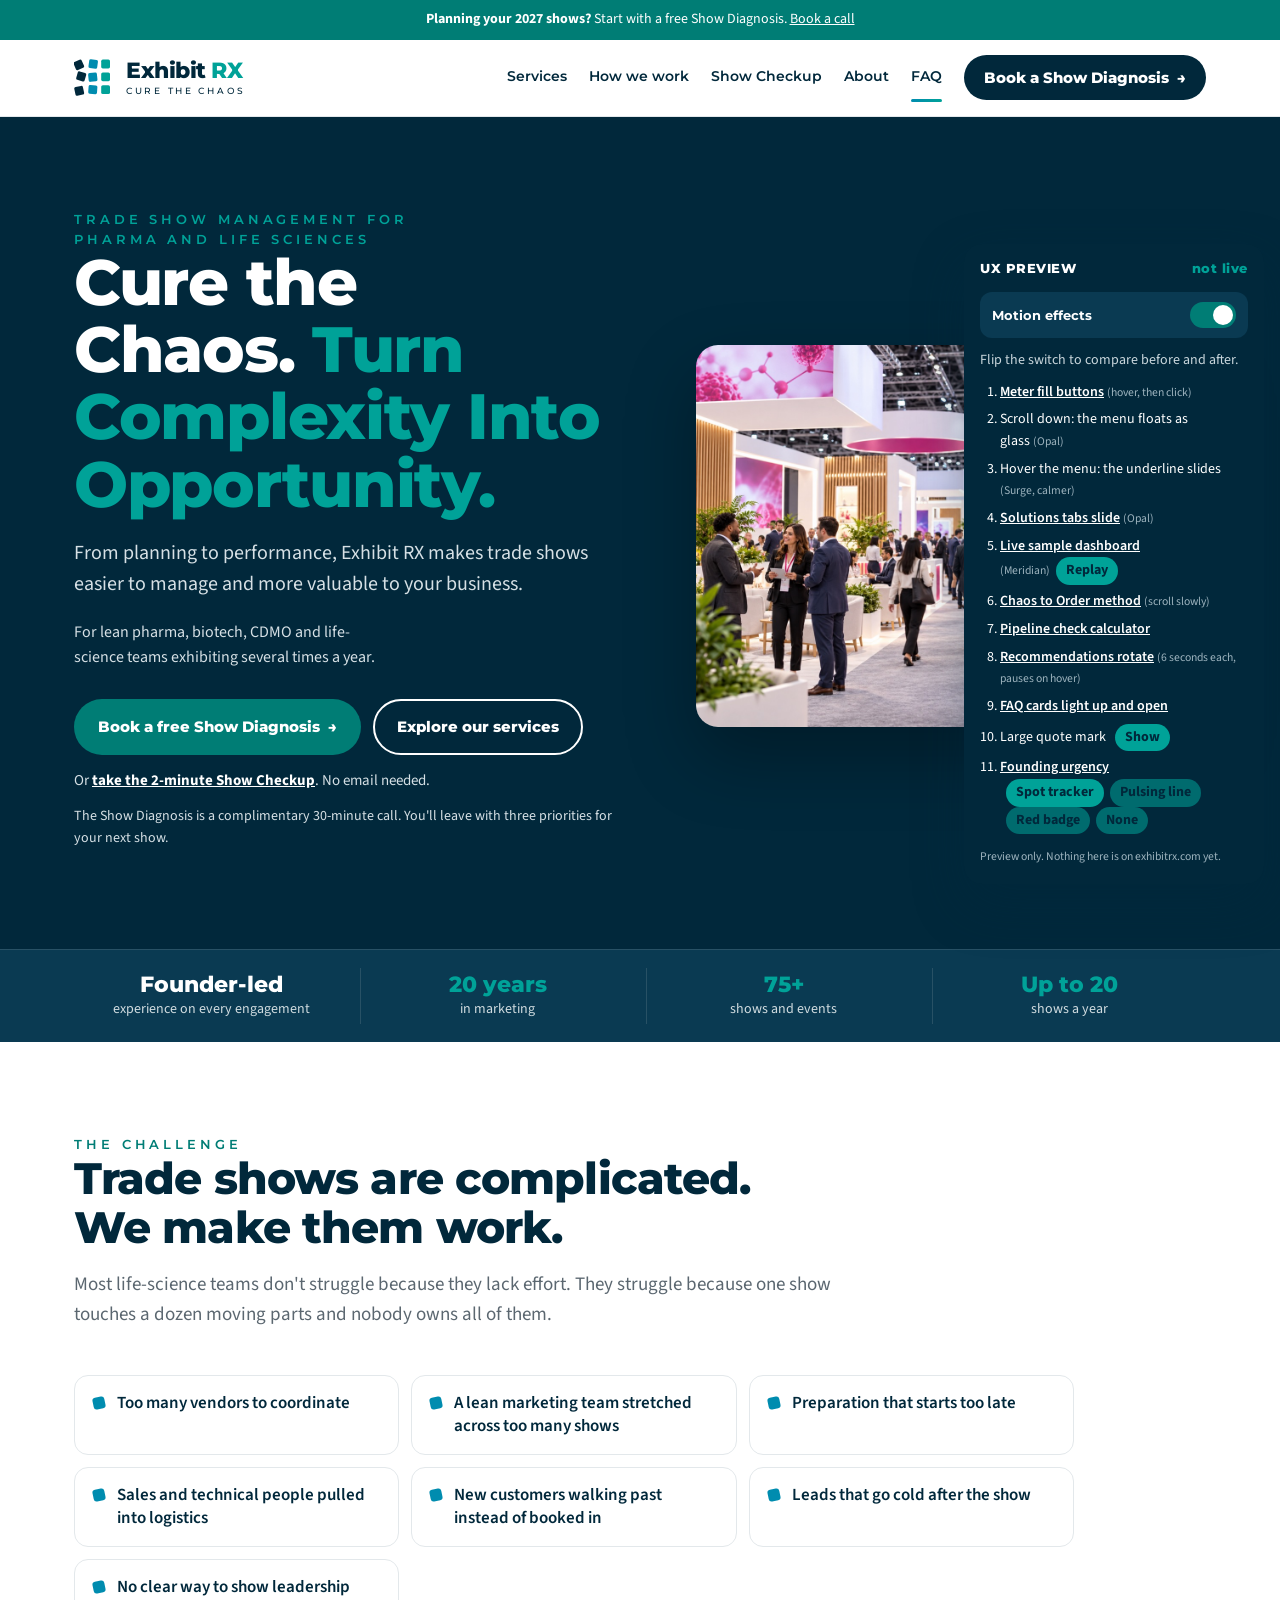
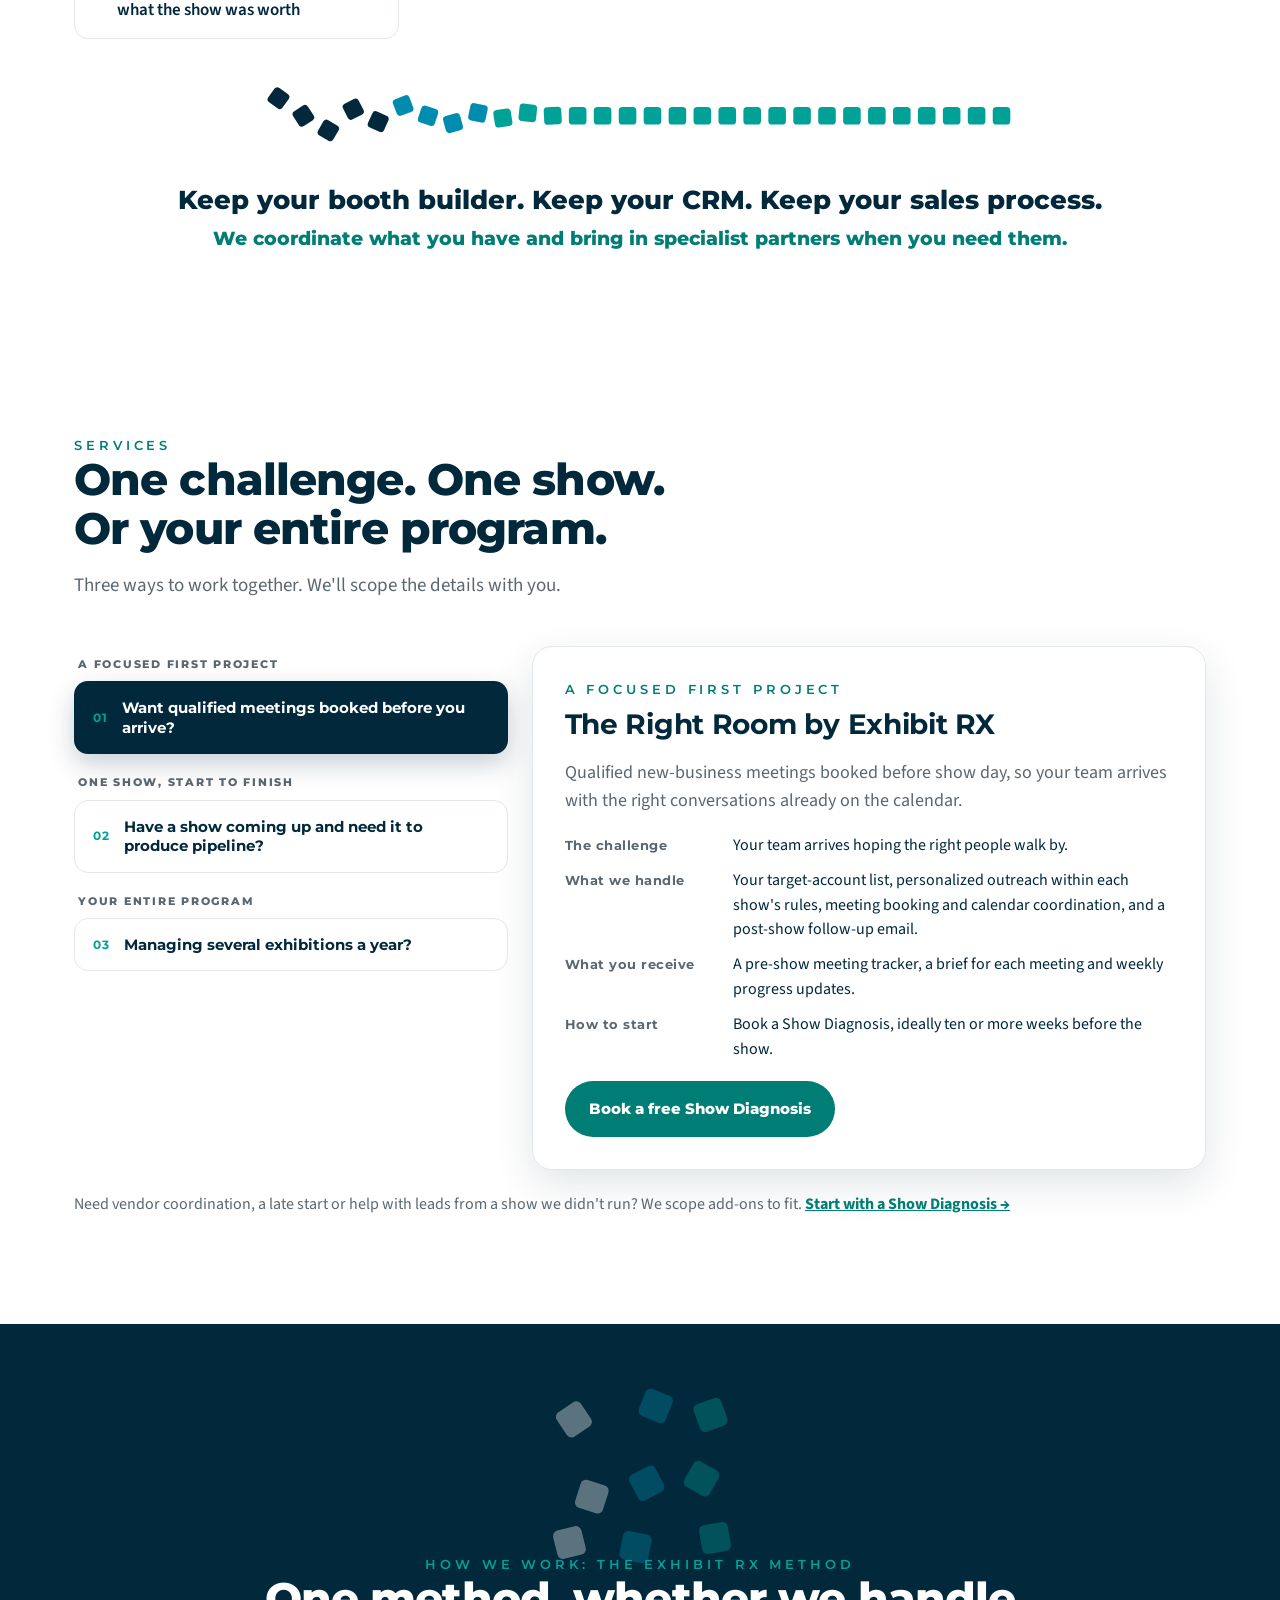
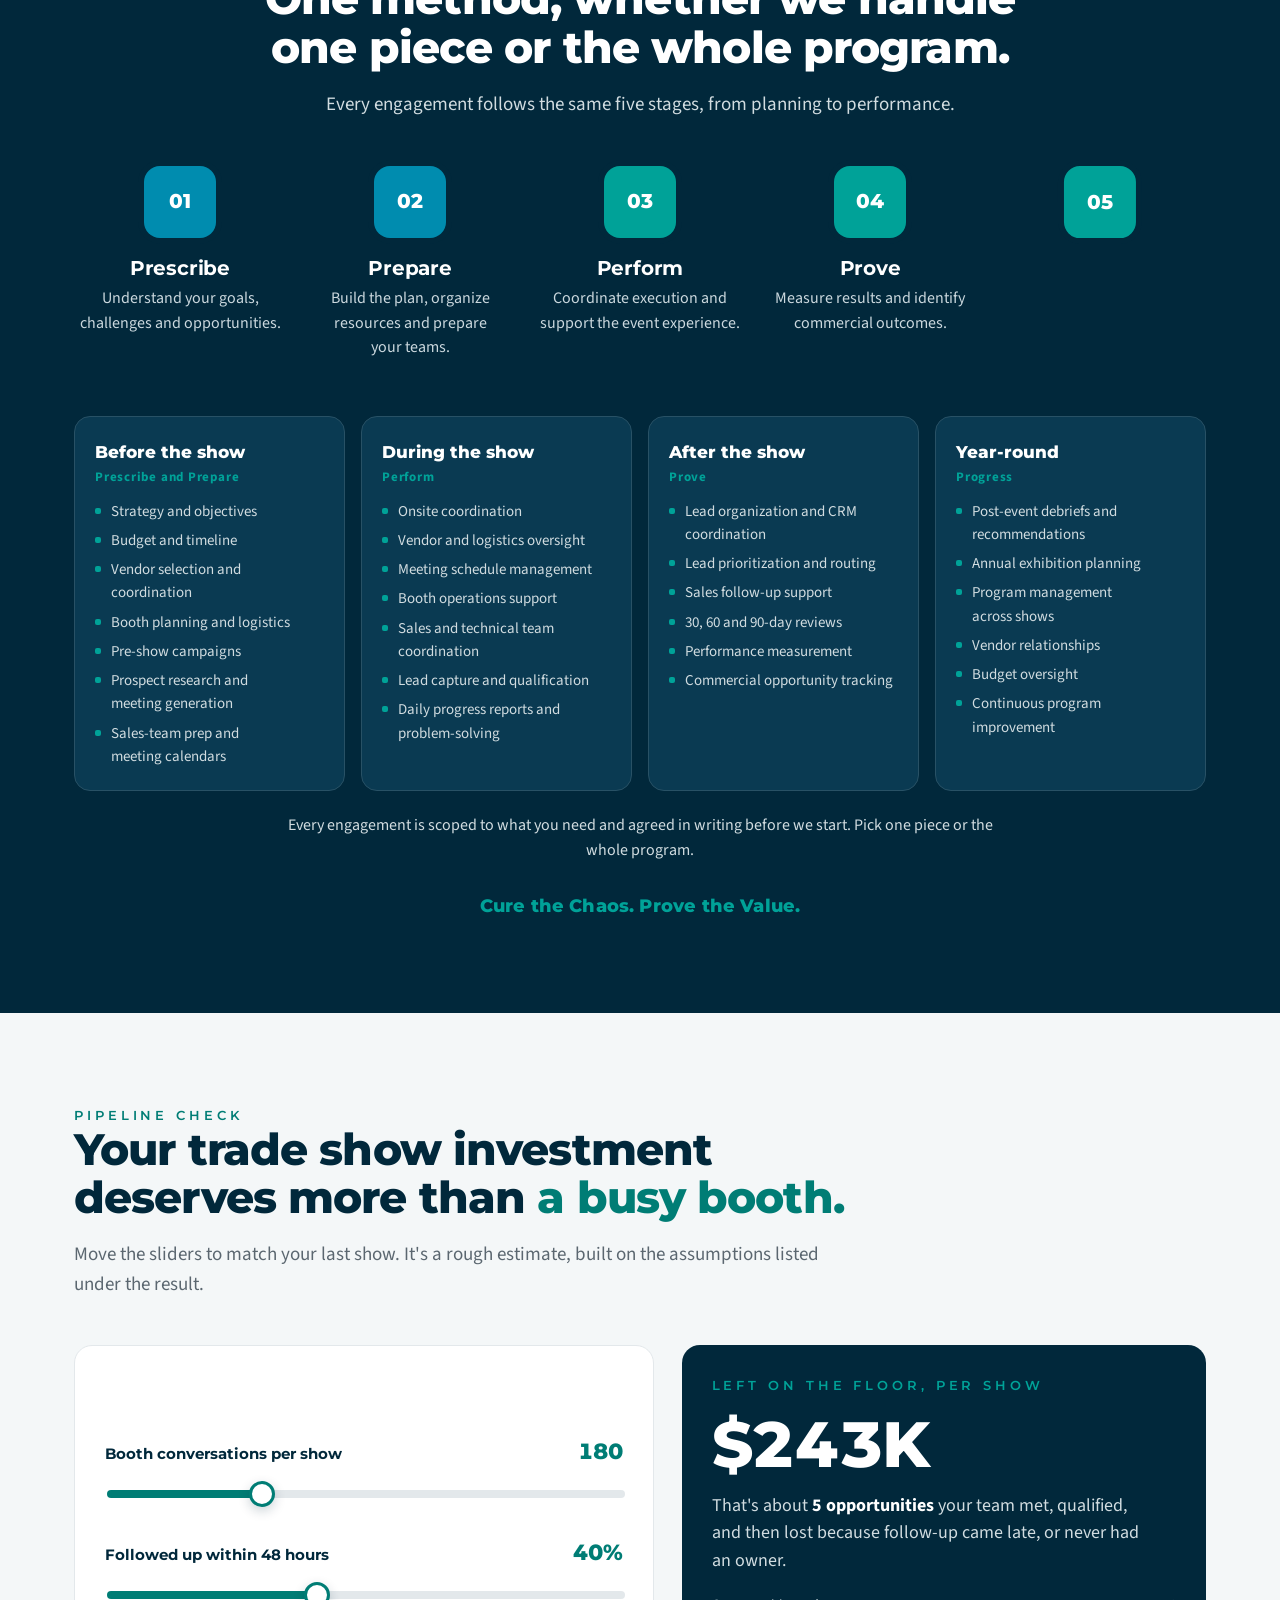
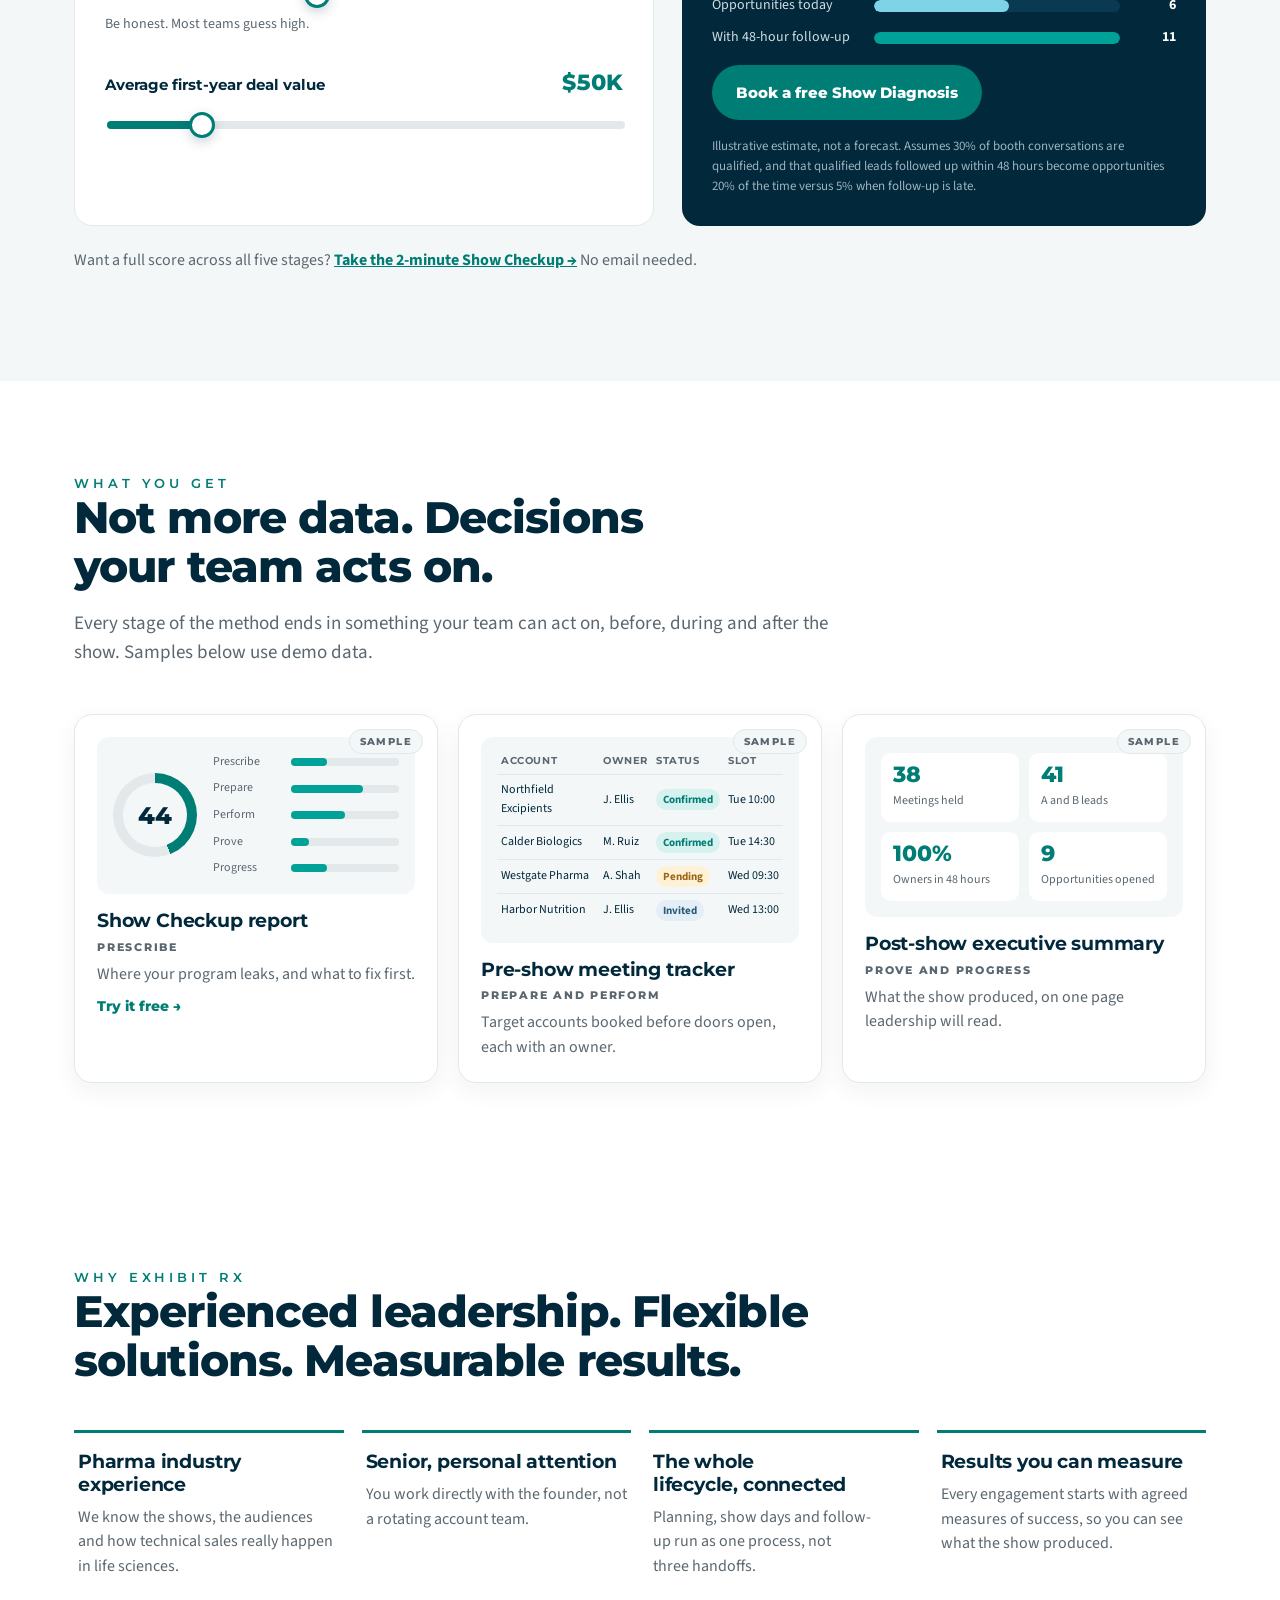
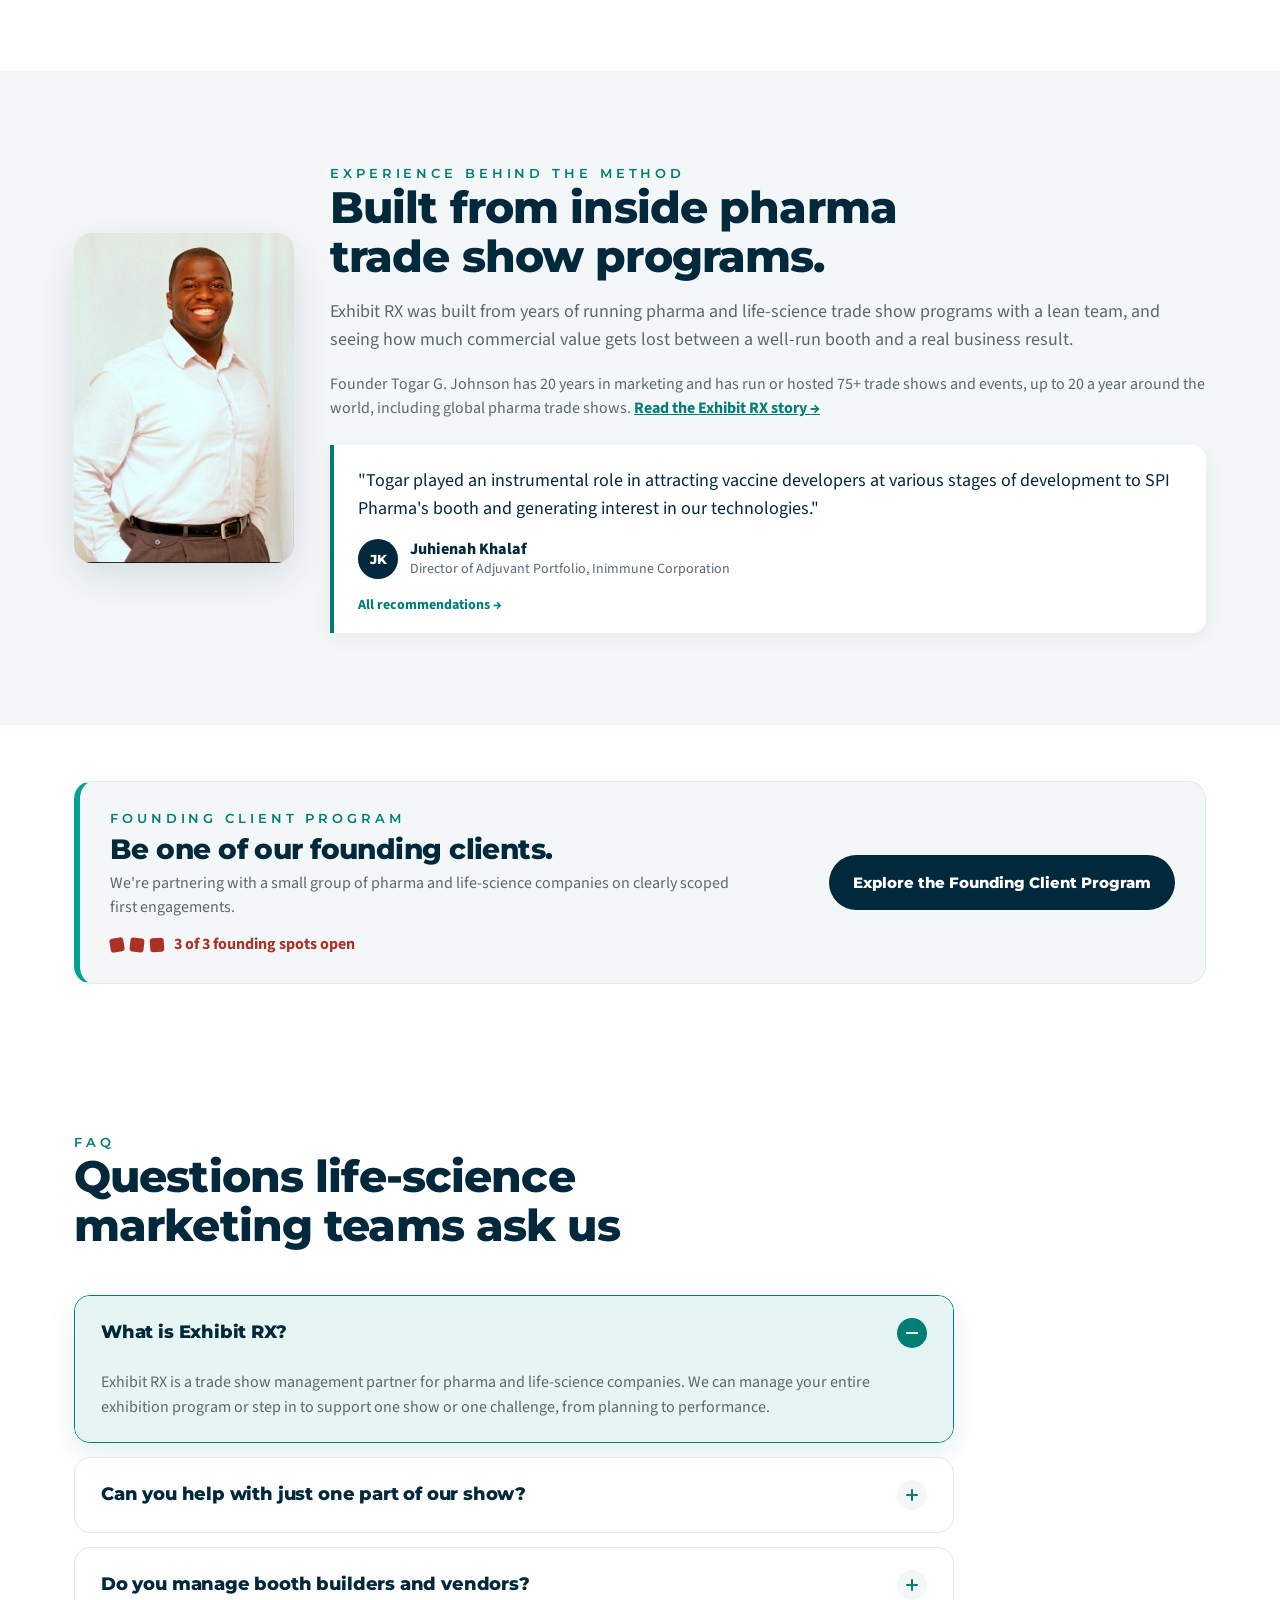
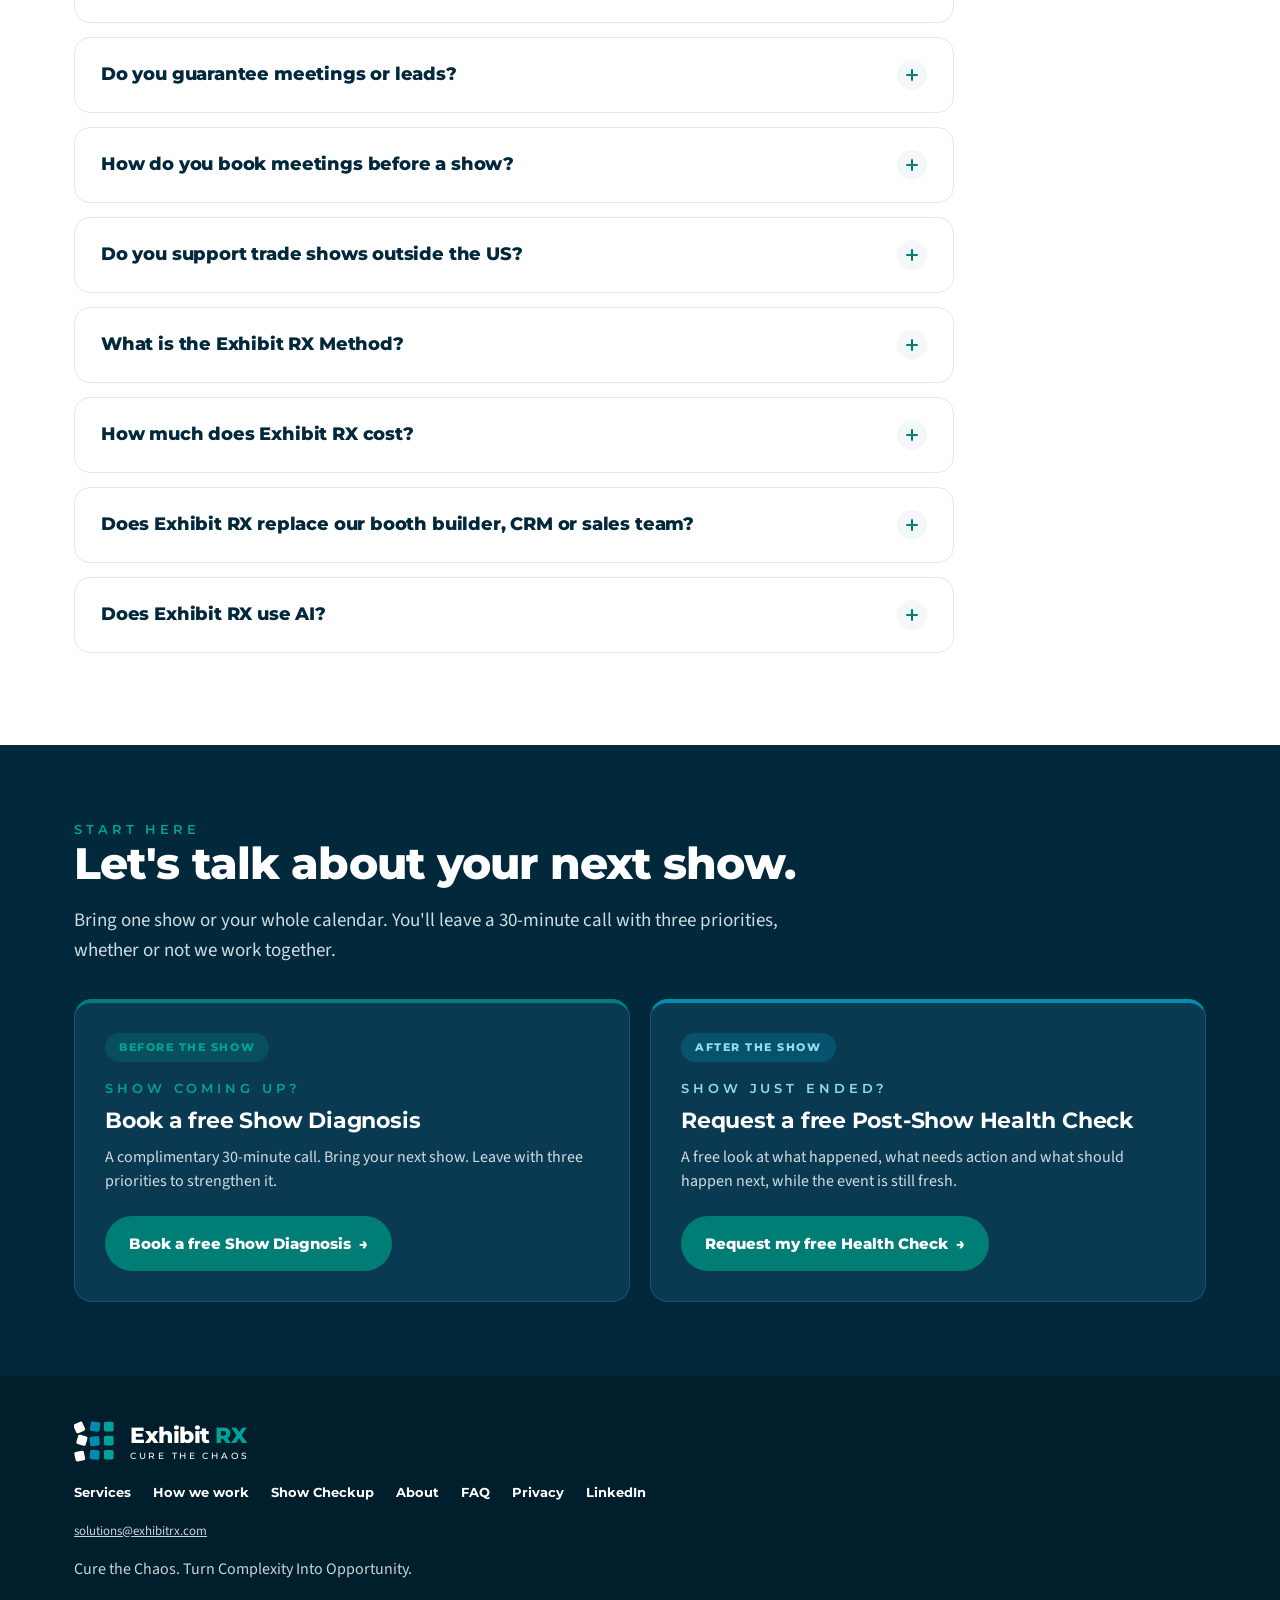
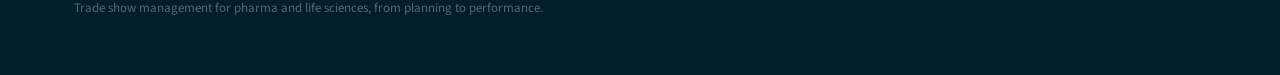
==== index.html @ f9514e93 "Home: quiet rotation and founding urgency options" ====
<!doctype html>
<html lang="en">
<head>
<meta charset="utf-8" />
<meta name="viewport" content="width=device-width, initial-scale=1" />
<title>Exhibit RX | Trade Show Management for Pharma and Life Sciences</title>
<meta name="description" content="Exhibit RX is a flexible trade show management partner for pharma, biotech, CDMO and life-science companies. Get help with one show, one challenge or your entire exhibition program." />
<meta property="og:type" content="website" />
<meta property="og:title" content="Exhibit RX | Trade Show Management for Pharma and Life Sciences" />
<meta property="og:description" content="Exhibit RX is a flexible trade show management partner for pharma, biotech, CDMO and life-science companies. Get help with one show, one challenge or your entire exhibition program." />
<meta property="og:image" content="https://exhibitrx.com/images/og-image.jpg" />
<meta property="og:url" content="https://exhibitrx.com/" />
<meta name="twitter:card" content="summary_large_image" />
<link rel="canonical" href="https://exhibitrx.com/" />
<link rel="icon" href="data:image/svg+xml,%3Csvg xmlns='http://www.w3.org/2000/svg' viewBox='0 0 100 100'%3E%3Crect width='100' height='100' rx='20' fill='%2301283B'/%3E%3Crect x='12' y='17' width='18' height='18' rx='4' fill='%23fff' transform='rotate(-24 21 26)'/%3E%3Crect x='18' y='40' width='18' height='18' rx='4' fill='%23fff' transform='rotate(16 27 49)'/%3E%3Crect x='13' y='70' width='18' height='18' rx='4' fill='%23fff' transform='rotate(-12 22 79)'/%3E%3Crect x='42' y='15' width='18' height='18' rx='4' fill='%23008CAF' transform='rotate(8 51 24)'/%3E%3Crect x='41' y='42' width='18' height='18' rx='4' fill='%23008CAF' transform='rotate(-6 50 51)'/%3E%3Crect x='41' y='67' width='18' height='18' rx='4' fill='%23008CAF' transform='rotate(4 50 76)'/%3E%3Crect x='67' y='15' width='18' height='18' rx='4' fill='%2300A298'/%3E%3Crect x='67' y='41' width='18' height='18' rx='4' fill='%2300A298'/%3E%3Crect x='67' y='67' width='18' height='18' rx='4' fill='%2300A298'/%3E%3C/svg%3E" />
<link rel="preconnect" href="https://fonts.googleapis.com" />
<link rel="preconnect" href="https://fonts.gstatic.com" crossorigin />
<link rel="stylesheet" href="https://fonts.googleapis.com/css2?family=Montserrat:wght@500;600;700;800&family=Source+Sans+3:wght@400;500;600&display=swap" />
<link rel="stylesheet" href="css/styles.css" />
<link rel="stylesheet" href="css/ux.css" />
</head>
<body>
<svg width="0" height="0" style="position:absolute" aria-hidden="true">
  <symbol id="erx-mark" viewBox="0 0 100 100">
    <rect x="1" y="6" width="22" height="22" rx="4" fill="currentColor" transform="rotate(-24 12 17)"/>
    <rect x="7" y="35" width="22" height="22" rx="4" fill="currentColor" transform="rotate(16 18 46)"/>
    <rect x="2" y="71" width="22" height="22" rx="4" fill="currentColor" transform="rotate(-12 13 82)"/>
    <rect x="37" y="4" width="22" height="22" rx="4" fill="#008CAF" transform="rotate(8 48 15)"/>
    <rect x="36" y="37" width="22" height="22" rx="4" fill="#008CAF" transform="rotate(-6 47 48)"/>
    <rect x="36" y="68" width="22" height="22" rx="4" fill="#008CAF" transform="rotate(4 47 79)"/>
    <rect x="68" y="4" width="22" height="22" rx="4" fill="#00A298"/>
    <rect x="68" y="36" width="22" height="22" rx="4" fill="#00A298"/>
    <rect x="68" y="68" width="22" height="22" rx="4" fill="#00A298"/>
  </symbol>
</svg>
<div class="topbar"><strong>Planning your 2027 shows?</strong> Start with a free Show Diagnosis. <a href="https://calendly.com/togarjohnson/exhibit-rx-discovery-call" target="_blank" rel="noopener">Book a call</a></div>
<nav class="nav"><div class="wrap navin">
  <a class="logo" href="index.html" style="color:var(--navy)"><svg width="40" height="40" aria-hidden="true"><use href="#erx-mark"/></svg><span>Exhibit <span style="color:var(--teal)">RX</span><span class="tag">Cure the Chaos</span></span></a>
  <div class="navlinks">
    <a href="#solutions">Services</a>
    <a href="#how">How we work</a>
    <a href="checkup.html">Show Checkup</a>
    <a href="about.html">About</a>
    <a href="#faq">FAQ</a>
    <a class="btn btn-dark" href="https://calendly.com/togarjohnson/exhibit-rx-discovery-call" target="_blank" rel="noopener">Book a Show Diagnosis</a>
  </div>
</div></nav>

<header class="hero" id="home-hero"><div class="wrap hero-grid">
  <div>
    <div class="eyebrow">Trade show management for pharma and life sciences</div>
    <h1>Cure the Chaos. <span style="color:var(--teal)">Turn Complexity Into Opportunity.</span></h1>
    <p>From planning to performance, Exhibit RX makes trade shows easier to manage and more valuable to your business.</p>
    <p class="hero-fit">For lean pharma, biotech, CDMO and life-science teams exhibiting several times a year.</p>
    <div class="hero-actions">
      <a class="btn btn-primary" href="https://calendly.com/togarjohnson/exhibit-rx-discovery-call" target="_blank" rel="noopener">Book a free Show Diagnosis</a>
      <a class="btn btn-outline" style="border-color:#fff;color:#fff" href="#solutions">Explore our services</a>
    </div>
    <p class="hero-alt">Or <a href="checkup.html">take the 2-minute Show Checkup</a>. No email needed.</p>
    <p class="hero-note">The Show Diagnosis is a complimentary 30-minute call. You'll leave with three priorities for your next show.</p>
  </div>
  <div class="hero-visual">
    <img src="images/expo-floor-wide.jpg" alt="A busy life-science trade show floor with attendees walking between exhibitor booths" width="1200" height="900" />
  </div>
</div></header>

<section class="credbar" aria-label="Founder experience"><div class="wrap">
  <ul class="cred">
    <li class="cred-lead"><b>Founder-led</b><span>experience on every engagement</span></li>
    <li><b>20 years</b><span>in marketing</span></li>
    <li><b>75+</b><span>shows and events</span></li>
    <li><b>Up to 20</b><span>shows a year</span></li>
  </ul>
</div></section>

<section class="section" id="challenge"><div class="wrap">
  <div class="head"><div class="eyebrow">The challenge</div><h2><span class="ln">Trade shows are complicated.</span> <span class="ln">We make them work.</span></h2><p>Most life-science teams don't struggle because they lack effort. They struggle because one show touches a dozen moving parts and nobody owns all of them.</p></div>
  <ul class="pains">
    <li>Too many vendors to coordinate</li>
    <li>A lean marketing team stretched across too many shows</li>
    <li>Preparation that starts too late</li>
    <li>Sales and technical people pulled into logistics</li>
    <li>New customers walking past instead of booked in</li>
    <li>Leads that go cold after the show</li>
    <li>No clear way to show leadership what the show was worth</li>
  </ul>
  <div id="chaos-dots" aria-hidden="true" style="margin-top:46px"><svg style="width:100%;height:auto;max-height:66px;display:block" viewBox="0 -10 1010 90" preserveAspectRatio="xMidYMid meet"><rect style="--i:0" x="0" y="-4" width="24" height="24" rx="5" fill="#01283B" transform="rotate(36 12 8)"></rect><rect style="--i:1" x="34" y="20" width="24" height="24" rx="5" fill="#01283B" transform="rotate(-33 46 32)"></rect><rect style="--i:2" x="68" y="40" width="24" height="24" rx="5" fill="#01283B" transform="rotate(30 80 52)"></rect><rect style="--i:3" x="102" y="11" width="24" height="24" rx="5" fill="#01283B" transform="rotate(-27 114 23)"></rect><rect style="--i:4" x="136" y="28" width="24" height="24" rx="5" fill="#01283B" transform="rotate(24 148 40)"></rect><rect style="--i:5" x="170" y="6" width="24" height="24" rx="5" fill="#008CAF" transform="rotate(-21 182 18)"></rect><rect style="--i:6" x="204" y="20" width="24" height="24" rx="5" fill="#008CAF" transform="rotate(18 216 32)"></rect><rect style="--i:7" x="238" y="30" width="24" height="24" rx="5" fill="#008CAF" transform="rotate(-15 250 42)"></rect><rect style="--i:8" x="272" y="16" width="24" height="24" rx="5" fill="#008CAF" transform="rotate(12 284 28)"></rect><rect style="--i:9" x="306" y="23" width="24" height="24" rx="5" fill="#00A298" transform="rotate(-9 318 35)"></rect><rect style="--i:10" x="340" y="16" width="24" height="24" rx="5" fill="#00A298" transform="rotate(6 352 28)"></rect><rect style="--i:11" x="374" y="20" width="24" height="24" rx="5" fill="#00A298" transform="rotate(-3 386 32)"></rect><rect style="--i:12" x="408" y="20" width="24" height="24" rx="5" fill="#00A298" transform="rotate(0 420 32)"></rect><rect style="--i:13" x="442" y="20" width="24" height="24" rx="5" fill="#00A298" transform="rotate(0 454 32)"></rect><rect style="--i:14" x="476" y="20" width="24" height="24" rx="5" fill="#00A298" transform="rotate(0 488 32)"></rect><rect style="--i:15" x="510" y="20" width="24" height="24" rx="5" fill="#00A298" transform="rotate(0 522 32)"></rect><rect style="--i:16" x="544" y="20" width="24" height="24" rx="5" fill="#00A298" transform="rotate(0 556 32)"></rect><rect style="--i:17" x="578" y="20" width="24" height="24" rx="5" fill="#00A298" transform="rotate(0 590 32)"></rect><rect style="--i:18" x="612" y="20" width="24" height="24" rx="5" fill="#00A298" transform="rotate(0 624 32)"></rect><rect style="--i:19" x="646" y="20" width="24" height="24" rx="5" fill="#00A298" transform="rotate(0 658 32)"></rect><rect style="--i:20" x="680" y="20" width="24" height="24" rx="5" fill="#00A298" transform="rotate(0 692 32)"></rect><rect style="--i:21" x="714" y="20" width="24" height="24" rx="5" fill="#00A298" transform="rotate(0 726 32)"></rect><rect style="--i:22" x="748" y="20" width="24" height="24" rx="5" fill="#00A298" transform="rotate(0 760 32)"></rect><rect style="--i:23" x="782" y="20" width="24" height="24" rx="5" fill="#00A298" transform="rotate(0 794 32)"></rect><rect style="--i:24" x="816" y="20" width="24" height="24" rx="5" fill="#00A298" transform="rotate(0 828 32)"></rect><rect style="--i:25" x="850" y="20" width="24" height="24" rx="5" fill="#00A298" transform="rotate(0 862 32)"></rect><rect style="--i:26" x="884" y="20" width="24" height="24" rx="5" fill="#00A298" transform="rotate(0 896 32)"></rect><rect style="--i:27" x="918" y="20" width="24" height="24" rx="5" fill="#00A298" transform="rotate(0 930 32)"></rect><rect style="--i:28" x="952" y="20" width="24" height="24" rx="5" fill="#00A298" transform="rotate(0 964 32)"></rect><rect style="--i:29" x="986" y="20" width="24" height="24" rx="5" fill="#00A298" transform="rotate(0 998 32)"></rect></svg></div>
  <p class="keep-list keep-center"><span>Keep your booth builder.</span> <span>Keep your CRM.</span> <span>Keep your sales process.</span> <span>We coordinate what you have and bring in specialist partners when you need them.</span></p>
</div></section>

<section class="section" id="solutions"><div class="wrap">
  <div class="head"><div class="eyebrow">Services</div><h2><span class="ln">One challenge. One show.</span> <span class="ln">Or your entire program.</span></h2><p>Three ways to work together. We'll scope the details with you.</p></div>
  <div class="picker"><div class="pk-tabs" role="tablist" aria-label="Choose where you need help"><p class="pk-group">A focused first project</p><button type="button" class="pk-tab" role="tab" aria-selected="true" data-i="0"><span class="pk-num">01</span>Want qualified meetings booked before you arrive?</button><p class="pk-group">One show, start to finish</p><button type="button" class="pk-tab" role="tab" aria-selected="false" data-i="1"><span class="pk-num">02</span>Have a show coming up and need it to produce pipeline?</button><p class="pk-group">Your entire program</p><button type="button" class="pk-tab" role="tab" aria-selected="false" data-i="2"><span class="pk-num">03</span>Managing several exhibitions a year?</button></div><div class="pk-panels"><div class="pk-panel" role="tabpanel"><div class="eyebrow">A focused first project</div><h3>The Right Room by Exhibit RX</h3><p class="muted" style="font-size:18px">Qualified new-business meetings booked before show day, so your team arrives with the right conversations already on the calendar.</p><dl class="pk-dl"><dt>The challenge</dt><dd>Your team arrives hoping the right people walk by.</dd><dt>What we handle</dt><dd>Your target-account list, personalized outreach within each show's rules, meeting booking and calendar coordination, and a post-show follow-up email.</dd><dt>What you receive</dt><dd>A pre-show meeting tracker, a brief for each meeting and weekly progress updates.</dd><dt>How to start</dt><dd>Book a Show Diagnosis, ideally ten or more weeks before the show.</dd></dl><a class="btn btn-primary" href="https://calendly.com/togarjohnson/exhibit-rx-discovery-call" target="_blank" rel="noopener">Book a free Show Diagnosis</a></div><div class="pk-panel" role="tabpanel" hidden><div class="eyebrow">One show, start to finish</div><h3>RX Show 360</h3><p class="muted" style="font-size:18px">One show, from planning through follow-up and reporting. We work as your show team, alongside your sales, technical and marketing people.</p><dl class="pk-dl"><dt>The challenge</dt><dd>A show is coming, your team is stretched, and leadership wants to know what it produced.</dd><dt>What we handle</dt><dd>Commercial goals and target accounts, the show plan, pre-show meeting booking, team prep, lead capture and scoring, routing to named owners, and follow-up support. Booth and vendor coordination as scoped.</dd><dt>What you receive</dt><dd>A pre-show meeting tracker, a show-day lead log, a post-show executive summary and 30, 60 and 90-day reports.</dd><dt>How to start</dt><dd>Book a Show Diagnosis. Show less than eight weeks out? We can run a compressed plan.</dd></dl><a class="btn btn-primary" href="https://calendly.com/togarjohnson/exhibit-rx-discovery-call" target="_blank" rel="noopener">Book a free Show Diagnosis</a></div><div class="pk-panel" role="tabpanel" hidden><div class="eyebrow">Your entire program</div><h3>RX Continuum</h3><p class="muted" style="font-size:18px">Your show calendar run as one program, so every show gets better than the last.</p><dl class="pk-dl"><dt>The challenge</dt><dd>Every show is planned from scratch, and no one can compare one to the next.</dd><dt>What we handle</dt><dd>Quarterly reviews of your whole show program, setup that carries from show to show, annual planning and budgets, and the full RX Show 360 on every show.</dd><dt>What you receive</dt><dd>One plan across your calendar, quarterly portfolio reviews and results leadership can compare show to show.</dd><dt>Who it helps</dt><dd>Companies exhibiting at roughly 4 to 15 or more shows a year.</dd></dl><a class="btn btn-primary" href="https://calendly.com/togarjohnson/exhibit-rx-discovery-call" target="_blank" rel="noopener">Book a free Show Diagnosis</a></div></div></div>
  <p class="muted" style="margin-top:22px">Need vendor coordination, a late start or help with leads from a show we didn't run? We scope add-ons to fit. <a href="https://calendly.com/togarjohnson/exhibit-rx-discovery-call" target="_blank" rel="noopener" style="color:var(--teal2);font-weight:700">Start with a Show Diagnosis &rarr;</a></p>
</div></section>

<section class="section navy" id="how"><div class="wrap">
  <div class="head center"><div class="eyebrow" style="color:var(--teal)">How we work: the Exhibit RX Method</div><h2>One method, whether we handle one piece or the whole program.</h2><p>Every engagement follows the same five stages, from planning to performance.</p></div>
  <ol class="ps" id="ps">
    <li style="--r:-24deg;--x:-18px;--y:26px;--c:#008CAF;--d:0s"><span class="ps-tile">01</span><h3>Prescribe</h3><p>Understand your goals, challenges and opportunities.</p></li>
    <li style="--r:17deg;--x:10px;--y:-22px;--c:#008CAF;--d:.15s"><span class="ps-tile">02</span><h3>Prepare</h3><p>Build the plan, organize resources and prepare your teams.</p></li>
    <li style="--r:-12deg;--x:-8px;--y:30px;--c:#00A298;--d:.3s"><span class="ps-tile">03</span><h3>Perform</h3><p>Coordinate execution and support the event experience.</p></li>
    <li style="--r:9deg;--x:12px;--y:-16px;--c:#00A298;--d:.45s"><span class="ps-tile">04</span><h3>Prove</h3><p>Measure results and identify commercial outcomes.</p></li>
    <li style="--r:-6deg;--x:-6px;--y:14px;--c:#00A298;--d:.6s"><span class="ps-tile">05</span><h3>Progress</h3><p>Improve the strategy and prepare for what's next.</p></li>
  </ol>
  <div class="life" aria-label="What each stage can include">
    <div>
      <p class="life-when">Before the show</p><p class="life-stage">Prescribe and Prepare</p>
      <ul><li>Strategy and objectives</li><li>Budget and timeline</li><li>Vendor selection and coordination</li><li>Booth planning and logistics</li><li>Pre-show campaigns</li><li>Prospect research and meeting generation</li><li>Sales-team prep and meeting calendars</li></ul>
    </div>
    <div>
      <p class="life-when">During the show</p><p class="life-stage">Perform</p>
      <ul><li>Onsite coordination</li><li>Vendor and logistics oversight</li><li>Meeting schedule management</li><li>Booth operations support</li><li>Sales and technical team coordination</li><li>Lead capture and qualification</li><li>Daily progress reports and problem-solving</li></ul>
    </div>
    <div>
      <p class="life-when">After the show</p><p class="life-stage">Prove</p>
      <ul><li>Lead organization and CRM coordination</li><li>Lead prioritization and routing</li><li>Sales follow-up support</li><li>30, 60 and 90-day reviews</li><li>Performance measurement</li><li>Commercial opportunity tracking</li></ul>
    </div>
    <div>
      <p class="life-when">Year-round</p><p class="life-stage">Progress</p>
      <ul><li>Post-event debriefs and recommendations</li><li>Annual exhibition planning</li><li>Program management across shows</li><li>Vendor relationships</li><li>Budget oversight</li><li>Continuous program improvement</li></ul>
    </div>
  </div>
  <p class="life-note">Every engagement is scoped to what you need and agreed in writing before we start. Pick one piece or the whole program.</p>
  <p class="heritage">Cure the Chaos. Prove the Value.</p>
</div></section>

<section class="section mist" id="pipeline-check"><div class="wrap">
  <div class="head"><div class="eyebrow">Pipeline check</div><h2>Your trade show investment deserves more than <span style="color:var(--teal2)">a busy booth.</span></h2><p>Move the sliders to match your last show. It's a rough estimate, built on the assumptions listed under the result.</p></div>
  <div class="pc" id="pc">
    <div class="pc-in">
      <div class="pc-field"><label for="pc-conv">Booth conversations per show <output id="pc-conv-o" for="pc-conv">180</output></label><input type="range" id="pc-conv" min="50" max="500" step="10" value="180" /></div>
      <div class="pc-field"><label for="pc-fast">Followed up within 48 hours <output id="pc-fast-o" for="pc-fast">40%</output></label><input type="range" id="pc-fast" min="0" max="100" step="5" value="40" /><small>Be honest. Most teams guess high.</small></div>
      <div class="pc-field"><label for="pc-deal">Average first-year deal value <output id="pc-deal-o" for="pc-deal">$50K</output></label><input type="range" id="pc-deal" min="10" max="250" step="5" value="50" /></div>
    </div>
    <div class="pc-out" aria-live="polite">
      <div class="eyebrow">Left on the floor, per show</div>
      <div class="pc-big" id="pc-big">$243K</div>
      <p class="pc-sub">That's about <b id="pc-opps">5 opportunities</b> your team met, qualified, and then lost because follow-up came late, or never had an owner.</p>
      <div class="pc-bars">
        <div class="pc-bar"><span>Opportunities today</span><span class="pc-track now"><i id="pc-b1" style="width:55%"></i></span><span id="pc-n1">6</span></div>
        <div class="pc-bar"><span>With 48-hour follow-up</span><span class="pc-track"><i id="pc-b2" style="width:100%"></i></span><span id="pc-n2">11</span></div>
      </div>
      <a class="btn btn-primary" href="https://calendly.com/togarjohnson/exhibit-rx-discovery-call" target="_blank" rel="noopener">Book a free Show Diagnosis</a>
      <p class="pc-note">Illustrative estimate, not a forecast. Assumes 30% of booth conversations are qualified, and that qualified leads followed up within 48 hours become opportunities 20% of the time versus 5% when follow-up is late.</p>
    </div>
  </div>
  <p class="muted" style="margin-top:22px">Want a full score across all five stages? <a href="checkup.html" style="color:var(--teal2);font-weight:700">Take the 2-minute Show Checkup &rarr;</a> No email needed.</p>
</div></section>

<section class="section" id="deliverables"><div class="wrap">
  <div class="head"><div class="eyebrow">What you get</div><h2>Not more data. Decisions your team acts on.</h2><p>Every stage of the method ends in something your team can act on, before, during and after the show. Samples below use demo data.</p></div>
  <div class="wyg">
    <article class="wyg-card">
      <span class="wyg-tag">Sample</span>
      <div class="wyg-mock wyg-score">
        <div class="wyg-dial" style="--pct:44"><span>44</span></div>
        <div class="wyg-bars">
          <div><span>Prescribe</span><i style="width:33%"></i></div>
          <div><span>Prepare</span><i style="width:67%"></i></div>
          <div><span>Perform</span><i style="width:50%"></i></div>
          <div><span>Prove</span><i style="width:17%"></i></div>
          <div><span>Progress</span><i style="width:33%"></i></div>
        </div>
      </div>
      <h3>Show Checkup report</h3><p class="pk-group" style="margin:0 0 6px">Prescribe</p>
      <p class="muted">Where your program leaks, and what to fix first.</p>
      <a class="wyg-link" href="checkup.html">Try it free &rarr;</a>
    </article>
    <article class="wyg-card">
      <span class="wyg-tag">Sample</span>
      <div class="wyg-mock">
        <table class="wyg-table">
          <thead><tr><th>Account</th><th>Owner</th><th>Status</th><th>Slot</th></tr></thead>
          <tbody>
            <tr><td>Northfield Excipients</td><td>J. Ellis</td><td><em class="ok">Confirmed</em></td><td>Tue 10:00</td></tr>
            <tr><td>Calder Biologics</td><td>M. Ruiz</td><td><em class="ok">Confirmed</em></td><td>Tue 14:30</td></tr>
            <tr><td>Westgate Pharma</td><td>A. Shah</td><td><em class="wait">Pending</em></td><td>Wed 09:30</td></tr>
            <tr><td>Harbor Nutrition</td><td>J. Ellis</td><td><em class="inv">Invited</em></td><td>Wed 13:00</td></tr>
          </tbody>
        </table>
      </div>
      <h3>Pre-show meeting tracker</h3><p class="pk-group" style="margin:0 0 6px">Prepare and Perform</p>
      <p class="muted">Target accounts booked before doors open, each with an owner.</p>
    </article>
    <article class="wyg-card">
      <span class="wyg-tag">Sample</span>
      <div class="wyg-mock wyg-kpis">
        <div><b>38</b><span>Meetings held</span></div>
        <div><b>41</b><span>A and B leads</span></div>
        <div><b>100%</b><span>Owners in 48 hours</span></div>
        <div><b>9</b><span>Opportunities opened</span></div>
      </div>
      <h3>Post-show executive summary</h3><p class="pk-group" style="margin:0 0 6px">Prove and Progress</p>
      <p class="muted">What the show produced, on one page leadership will read.</p>
    </article>
  </div>
</div></section>

<section class="section" id="why-exhibit-rx"><div class="wrap">
  <div class="head"><div class="eyebrow">Why Exhibit RX</div><h2>Experienced leadership. Flexible solutions. Measurable results.</h2></div>
  <div class="whygrid why4">
    <div><h3>Pharma industry experience</h3><p>We know the shows, the audiences and how technical sales really happen in life sciences.</p></div>
    <div><h3>Senior, personal attention</h3><p>You work directly with the founder, not a rotating account team.</p></div>
    <div><h3>The whole lifecycle, connected</h3><p>Planning, show days and follow-up run as one process, not three handoffs.</p></div>
    <div><h3>Results you can measure</h3><p>Every engagement starts with agreed measures of success, so you can see what the show produced.</p></div>
  </div>
</div></section>

<section class="section mist" id="about"><div class="wrap">
  <div style="display:flex;flex-wrap:wrap;gap:36px;align-items:center">
    <div style="flex:0 1 220px"><img src="images/togar-founder.jpg" alt="Togar G. Johnson, founder of Exhibit RX" width="720" height="1080" loading="lazy" style="width:100%;height:auto;display:block;border-radius:var(--radius);box-shadow:var(--shadow)" /></div>
    <div style="flex:1 1 320px">
      <div class="head" style="margin-bottom:18px"><div class="eyebrow">Experience behind the method</div><h2>Built from inside pharma trade show programs.</h2></div>
      <p class="muted" style="font-size:18px">Exhibit RX was built from years of running pharma and life-science trade show programs with a lean team, and seeing how much commercial value gets lost between a well-run booth and a real business result.</p>
      <p class="muted" style="margin-bottom:0">Founder Togar G. Johnson has 20 years in marketing and has run or hosted 75+ trade shows and events, up to 20 a year around the world, including global pharma trade shows. <a href="about.html" style="color:var(--teal2);font-weight:700">Read the Exhibit RX story &rarr;</a></p>
      <div class="qrot" id="qrot" role="region" aria-roledescription="carousel" aria-label="Recommendations from LinkedIn">
        <div class="qrot-track" aria-live="off">
          <figure class="qrot-slide is-on" role="group" aria-roledescription="slide">
            <blockquote>"Togar played an instrumental role in attracting vaccine developers at various stages of development to SPI Pharma's booth and generating interest in our technologies."</blockquote>
            <figcaption><span class="qrot-init" aria-hidden="true">JK</span><span><span class="qrot-name">Juhienah Khalaf</span><span class="qrot-role">Director of Adjuvant Portfolio, Inimmune Corporation</span></span></figcaption>
          </figure>
          <figure class="qrot-slide" role="group" aria-roledescription="slide">
            <blockquote>"He is particularly strong in event planning, where he brings ideas to life and manages the details of experiences with care and creativity."</blockquote>
            <figcaption><span class="qrot-init" aria-hidden="true">AC</span><span><span class="qrot-name">Amanda Coulter</span><span class="qrot-role">Head of Marketing, SPI Pharma</span></span></figcaption>
          </figure>
          <figure class="qrot-slide" role="group" aria-roledescription="slide">
            <blockquote>"I've really valued the work we did together, especially at the trade shows and congresses. I had fun and learned a ton!"</blockquote>
            <figcaption><span class="qrot-init" aria-hidden="true">MP</span><span><span class="qrot-name">Matthieu Privat</span><span class="qrot-role">Business Development Manager, Q-VANT Biosciences</span></span></figcaption>
          </figure>
          <figure class="qrot-slide" role="group" aria-roledescription="slide">
            <blockquote>"Togar consistently demonstrated a unique ability to combine strategic marketing expertise with a genuine commitment to customer satisfaction."</blockquote>
            <figcaption><span class="qrot-init" aria-hidden="true">BM</span><span><span class="qrot-name">Brittany MacKinnon</span><span class="qrot-role">Operations and Client Relations, SPI Pharma</span></span></figcaption>
          </figure>
        </div>
        <div class="qrot-foot">
          <button type="button" class="qrot-pause" aria-label="Pause rotation">Pause rotation</button>
          <a class="qrot-more" href="about.html#recommendations">All recommendations &rarr;</a>
        </div>
      </div>
    </div>
  </div>
</div></section>

<section class="section tight" id="founding"><div class="wrap">
  <div class="founding-band" data-urg="tracker">
    <div><div class="eyebrow">Founding Client Program <span class="urg-badge">Limited: 3 spots</span></div><h2>Be one of our founding clients.</h2><p>We're partnering with a small group of pharma and life-science companies on clearly scoped first engagements.</p>
      <p class="urg-pulse"><span class="urg-dot" aria-hidden="true"></span>Open to three companies only.</p>
      <p class="urg-track"><span class="urg-sq" aria-hidden="true"><i class="open"></i><i class="open"></i><i class="open"></i></span>3 of 3 founding spots open</p>
    </div>
    <a class="btn btn-dark" href="founding-clients.html">Explore the Founding Client Program</a>
  </div>
</div></section>

<section class="section" id="faq"><div class="wrap">
  <div class="head"><div class="eyebrow">FAQ</div><h2>Questions life-science marketing teams ask us</h2></div>
  <div class="faq">
    <div class="faq-item"><h3>What is Exhibit RX?</h3><p>Exhibit RX is a trade show management partner for pharma and life-science companies. We can manage your entire exhibition program or step in to support one show or one challenge, from planning to performance.</p></div>
    <div class="faq-item"><h3>Can you help with just one part of our show?</h3><p>Yes. Many clients start with The Right Room, our pre-show meetings program, then build from there. We scope each engagement to what you need.</p></div>
    <div class="faq-item"><h3>Do you manage booth builders and vendors?</h3><p>Yes. We coordinate the builders and vendors you already use, and can help you find new ones when you need them.</p></div>
    <div class="faq-item"><h3>Do you guarantee meetings or leads?</h3><p>No. Results depend on your audience, offer and timing. We agree measures of success up front and report against them, so you always see progress.</p></div>
    <div class="faq-item"><h3>How do you book meetings before a show?</h3><p>We work within each event's rules and the access you have. We don't share event logins, pull restricted attendee data or send automated mass outreach. You see exactly what's happening every week.</p></div>
    <div class="faq-item"><h3>Do you support trade shows outside the US?</h3><p>Yes. We support pharma and life-science teams at shows in Europe, the US and beyond.</p></div>
    <div class="faq-item"><h3>What is the Exhibit RX Method?</h3><p>Five stages we run for every show: Prescribe, Prepare, Perform, Prove and Progress. It starts by defining what success looks like and ends with a post-show health check and improvements that make the next show better.</p></div>
    <div class="faq-item"><h3>How much does Exhibit RX cost?</h3><p>Every engagement is scoped to your shows and goals. Start with a free 30-minute Show Diagnosis. You'll leave with three priorities, and we'll share pricing. Founding clients get introductory pricing on a first engagement.</p></div>
    <div class="faq-item"><h3>Does Exhibit RX replace our booth builder, CRM or sales team?</h3><p>No. We work alongside your booth vendor, inside your CRM and with your sales and technical teams. Technical questions, pricing and product claims stay with your own people.</p></div>
    <div class="faq-item"><h3>Does Exhibit RX use AI?</h3><p>Yes, behind the scenes, to research accounts, draft outreach and turn booth notes into clean lead records faster. People make every call that matters: who to meet, which leads count and who owns the next step.</p></div>
  </div>
</div></section>

<section class="cta" id="audit"><div class="wrap">
  <div class="head" style="margin-bottom:34px"><div class="eyebrow" style="color:var(--teal)">Start here</div><h2>Let's talk about your next show.</h2><p style="color:#D1DCE0">Bring one show or your whole calendar. You'll leave a 30-minute call with three priorities, whether or not we work together.</p></div>
  <div class="doors">
    <div class="door before">
      <span class="door-tag">Before the show</span>
      <div class="eyebrow">Show coming up?</div>
      <h3>Book a free Show Diagnosis</h3>
      <p>A complimentary 30-minute call. Bring your next show. Leave with three priorities to strengthen it.</p>
      <a class="btn btn-primary" href="https://calendly.com/togarjohnson/exhibit-rx-discovery-call" target="_blank" rel="noopener">Book a free Show Diagnosis</a>
    </div>
    <div class="door after">
      <span class="door-tag">After the show</span>
      <div class="eyebrow">Show just ended?</div>
      <h3>Request a free Post-Show Health Check</h3>
      <p>A free look at what happened, what needs action and what should happen next, while the event is still fresh.</p>
      <a class="btn btn-primary" href="https://calendly.com/togarjohnson/exhibit-rx-discovery-call" target="_blank" rel="noopener">Request my free Health Check</a>
    </div>
  </div>
</div></section>

<footer class="footer"><div class="wrap">
  <a class="logo" href="index.html" style="color:#fff"><svg width="44" height="44" aria-hidden="true"><use href="#erx-mark"/></svg><span>Exhibit <span style="color:var(--teal)">RX</span><span class="tag">Cure the Chaos</span></span></a>
  <div class="flinks"><a href="#solutions">Services</a><a href="#how">How we work</a><a href="checkup.html">Show Checkup</a><a href="about.html">About</a><a href="#faq">FAQ</a><a href="privacy.html">Privacy</a><a href="https://www.linkedin.com/in/togarjohnson">LinkedIn</a></div>
  <p class="small"><a href="mailto:solutions@exhibitrx.com" style="color:inherit">solutions@exhibitrx.com</a></p>
  <p>Cure the Chaos. Turn Complexity Into Opportunity.</p>
  <p class="small muted">Trade show management for pharma and life sciences, from planning to performance.</p>
</div></footer>

<script type="application/ld+json">
[
  {
    "@context": "https://schema.org",
    "@type": "FAQPage",
    "mainEntity": [
      {
        "@type": "Question",
        "name": "What is Exhibit RX?",
        "acceptedAnswer": {
          "@type": "Answer",
          "text": "Exhibit RX is a trade show management partner for pharma and life-science companies. We can manage your entire exhibition program or step in to support one show or one challenge, from planning to performance."
        }
      },
      {
        "@type": "Question",
        "name": "Can you help with just one part of our show?",
        "acceptedAnswer": {
          "@type": "Answer",
          "text": "Yes. Many clients start with The Right Room, our pre-show meetings program, then build from there. We scope each engagement to what you need."
        }
      },
      {
        "@type": "Question",
        "name": "Do you manage booth builders and vendors?",
        "acceptedAnswer": {
          "@type": "Answer",
          "text": "Yes. We coordinate the builders and vendors you already use, and can help you find new ones when you need them."
        }
      },
      {
        "@type": "Question",
        "name": "Do you guarantee meetings or leads?",
        "acceptedAnswer": {
          "@type": "Answer",
          "text": "No. Results depend on your audience, offer and timing. We agree measures of success up front and report against them, so you always see progress."
        }
      },
      {
        "@type": "Question",
        "name": "How do you book meetings before a show?",
        "acceptedAnswer": {
          "@type": "Answer",
          "text": "We work within each event's rules and the access you have. We don't share event logins, pull restricted attendee data or send automated mass outreach. You see exactly what's happening every week."
        }
      },
      {
        "@type": "Question",
        "name": "Do you support trade shows outside the US?",
        "acceptedAnswer": {
          "@type": "Answer",
          "text": "Yes. We support pharma and life-science teams at shows in Europe, the US and beyond."
        }
      },
      {
        "@type": "Question",
        "name": "What is the Exhibit RX Method?",
        "acceptedAnswer": {
          "@type": "Answer",
          "text": "Five stages we run for every show: Prescribe, Prepare, Perform, Prove and Progress. It starts by defining what success looks like and ends with a post-show health check and improvements that make the next show better."
        }
      },
      {
        "@type": "Question",
        "name": "How much does Exhibit RX cost?",
        "acceptedAnswer": {
          "@type": "Answer",
          "text": "Every engagement is scoped to your shows and goals. Start with a free 30-minute Show Diagnosis. You'll leave with three priorities, and we'll share pricing. Founding clients get introductory pricing on a first engagement."
        }
      },
      {
        "@type": "Question",
        "name": "Does Exhibit RX replace our booth builder, CRM or sales team?",
        "acceptedAnswer": {
          "@type": "Answer",
          "text": "No. We work alongside your booth vendor, inside your CRM and with your sales and technical teams. Technical questions, pricing and product claims stay with your own people."
        }
      },
      {
        "@type": "Question",
        "name": "Does Exhibit RX use AI?",
        "acceptedAnswer": {
          "@type": "Answer",
          "text": "Yes, behind the scenes, to research accounts, draft outreach and turn booth notes into clean lead records faster. People make every call that matters: who to meet, which leads count and who owns the next step."
        }
      }
    ]
  },
  {
    "@context": "https://schema.org",
    "@type": "ProfessionalService",
    "name": "Exhibit RX",
    "url": "https://exhibitrx.com/",
    "image": "https://exhibitrx.com/images/og-image.jpg",
    "slogan": "Cure the Chaos. Turn Complexity Into Opportunity.",
    "description": "A flexible trade show management partner for pharma, biotech, CDMO and life-science companies, from planning to performance.",
    "logo": "https://exhibitrx.com/images/og-image.jpg",
    "sameAs": ["https://www.linkedin.com/in/togarjohnson"],
    "areaServed": "Worldwide",
    "knowsAbout": [
      "Pharma trade shows",
      "Life-science trade shows",
      "Trade show management",
      "Trade show strategy",
      "Exhibition vendor coordination",
      "Pre-show meeting programs",
      "Trade show lead management",
      "Post-show follow-up"
    ],
    "founder": {
      "@type": "Person",
      "name": "Togar G. Johnson",
      "sameAs": "https://www.linkedin.com/in/togarjohnson"
    },
    "email": "solutions@exhibitrx.com"
  }
]
</script>
<script>
(function(){
  var ps=document.getElementById('ps');
  if(!ps||!('IntersectionObserver' in window)||matchMedia('(prefers-reduced-motion: reduce)').matches)return;
  ps.classList.add('pre');
  new IntersectionObserver(function(e){var r=e[0];if(r.intersectionRatio>=.35)ps.classList.add('in');else if(!r.isIntersecting)ps.classList.remove('in')},{threshold:[0,.35]}).observe(ps);
})();
</script>
<script>
(function(){
  var dots=document.getElementById('chaos-dots');
  if(!dots||!('IntersectionObserver' in window)||matchMedia('(prefers-reduced-motion: reduce)').matches)return;
  dots.classList.add('pre');
  new IntersectionObserver(function(e){var r=e[0];if(r.intersectionRatio>=.35)dots.classList.add('in');else if(!r.isIntersecting)dots.classList.remove('in')},{threshold:[0,.35]}).observe(dots);
})();
</script>
<script>
(function(){
  var tabs=[].slice.call(document.querySelectorAll('.pk-tab')),panels=[].slice.call(document.querySelectorAll('.pk-panel'));
  function show(i){tabs.forEach(function(t,j){t.setAttribute('aria-selected',j===i?'true':'false');t.tabIndex=j===i?0:-1});panels.forEach(function(p,j){p.hidden=j!==i})}
  tabs.forEach(function(t,i){t.addEventListener('click',function(){show(i);if(innerWidth<900){var p=document.querySelector('.pk-panels');p.scrollIntoView({block:'nearest',behavior:matchMedia('(prefers-reduced-motion: reduce)').matches?'auto':'smooth'})}});t.addEventListener('keydown',function(e){if(e.key==='ArrowDown'||e.key==='ArrowRight'){e.preventDefault();show((i+1)%tabs.length);tabs[(i+1)%tabs.length].focus()}if(e.key==='ArrowUp'||e.key==='ArrowLeft'){e.preventDefault();var k=(i+tabs.length-1)%tabs.length;show(k);tabs[k].focus()}})});
})();
</script>
<script>
(function(){
  /* Mini forms (none on the page right now). Delivered to solutions@exhibitrx.com via FormSubmit. */
  [].slice.call(document.querySelectorAll('[data-toggle]')).forEach(function(b){
    b.addEventListener('click',function(){
      var box=document.getElementById(b.getAttribute('data-toggle'));
      var open=box.hidden; box.hidden=!open; b.setAttribute('aria-expanded',open?'true':'false');
      if(open){var f=box.querySelector('input');if(f)f.focus()}
    });
  });
  [].slice.call(document.querySelectorAll('.mini-form')).forEach(function(form){
    var status=form.querySelector('.mini-status');
    form.addEventListener('submit',function(e){
      e.preventDefault();
      if(form.website.value) return;
      if(!form.checkValidity()){status.textContent='Please fill in your name, work email, company and show.';form.reportValidity();return}
      var src=form.getAttribute('data-source');
      status.textContent='Sending...';
      fetch('https://formsubmit.co/ajax/solutions@exhibitrx.com',{
        method:'POST',
        headers:{'Content-Type':'application/json','Accept':'application/json'},
        body:JSON.stringify({
          _subject:'New '+src+' request',
          _template:'table',
          lead_source:src,
          name:form.elements['name'].value,
          email:form.email.value,
          company:form.company.value,
          show:form.show.value,
          show_date:form.show_date.value,
          page:location.href
        })
      }).then(function(r){return r.json().then(function(j){if(!r.ok||String(j.success)==='false')throw new Error(j.message||'failed');return j})})
      .then(function(){form.hidden=true;form.parentNode.querySelector('.mini-done').hidden=false;if(window.va)window.va('event',{name:src})})
      .catch(function(){status.innerHTML='That didn\'t go through. Please email <a href="mailto:solutions@exhibitrx.com" style="color:inherit;font-weight:700">solutions@exhibitrx.com</a> and we\'ll take it from there.'});
    });
  });
})();
</script>
<script src="scripts/ux.js"></script>
<script defer src="/_vercel/insights/script.js"></script>
</body>
</html>
---- css/styles.css ----
:root{--navy:#01283B;--navy2:#0A3A52;--teal:#00A298;--teal2:#007D75;--blue:#008CAF;--mist:#F4F7F8;--cloud:#E3E8EB;--slate:#5B6770;--white:#fff;--shadow:0 14px 40px rgba(1,40,59,.12);--radius:18px}
*{box-sizing:border-box}
html{scroll-behavior:smooth}
body{margin:0;font-family:"Source Sans 3",Arial,sans-serif;color:var(--navy);background:#fff;line-height:1.55}
a{color:inherit}
.wrap{max-width:1180px;margin:auto;padding:0 24px}
.eyebrow{font-family:Montserrat,Arial,sans-serif;text-transform:uppercase;letter-spacing:.3em;font-size:13px;font-weight:600;color:var(--teal2)}
h1,h2,h3{line-height:1.08;margin:0;font-family:Montserrat,Arial,sans-serif;font-weight:800}
h3{font-weight:700}
h1{font-size:clamp(40px,6vw,64px);line-height:1.05;letter-spacing:-.02em}
h2{font-size:clamp(30px,4.2vw,44px);line-height:1.1;letter-spacing:-.02em}
h3{font-size:22px;line-height:1.2;letter-spacing:-.01em}
.muted{color:var(--slate)}
.btn{font-family:Montserrat,Arial,sans-serif;font-size:15px;display:inline-flex;align-items:center;justify-content:center;padding:14px 22px;border-radius:999px;font-weight:800;text-decoration:none;border:2px solid transparent;cursor:pointer}
.btn-primary{background:var(--teal2);color:#fff}
.btn-primary:hover{background:var(--navy);color:#fff}
.hero .btn-primary:hover,.cta .btn-primary:hover{background:var(--teal);color:var(--navy)}
.btn-dark:hover{background:var(--teal2)}
.btn-dark{background:var(--navy);color:#fff}
.btn-outline{border-color:var(--navy);color:var(--navy)}
.btn-outline:hover{background:var(--navy);color:#fff}
.topbar{background:var(--teal2);color:#fff;text-align:center;padding:9px 16px;font-size:14px}
.topbar a{text-decoration:underline}
.nav{position:sticky;top:0;z-index:10;background:rgba(255,255,255,.96);backdrop-filter:blur(10px);border-bottom:1px solid var(--cloud)}
.navin{height:76px;display:flex;align-items:center;justify-content:space-between;gap:20px}
.logo{display:flex;align-items:center;gap:12px;font-family:Montserrat,Arial,sans-serif;font-weight:800;font-size:22px;letter-spacing:-.02em;line-height:1;white-space:nowrap;text-decoration:none}
.logo .tag{display:block;font-weight:500;font-size:8.5px;letter-spacing:.32em;text-transform:uppercase;margin-top:5px}
.navlinks{display:flex;gap:22px;align-items:center;font-size:14px;font-weight:600;font-family:Montserrat,Arial,sans-serif}
.navlinks a{text-decoration:none;padding:6px 0;border-bottom:2px solid transparent}
.navlinks a:hover,.navlinks a.active{color:var(--teal2);border-bottom-color:var(--teal2)}
.hero{background:var(--navy);color:#fff;padding:92px 0 86px}
.hero.small{padding:64px 0 60px}
.hero-grid{display:grid;grid-template-columns:1.05fr .95fr;gap:58px;align-items:center}
.hero .eyebrow{color:var(--teal)}
.hero p{font-size:20px;color:#D6E0E5;max-width:660px}
.hero-actions{display:flex;gap:12px;flex-wrap:wrap;margin:30px 0 14px}
.hero-note{font-size:14px!important}
.mock{background:var(--navy2);border:1px solid rgba(255,255,255,.14);border-radius:22px;padding:22px;box-shadow:0 30px 70px rgba(0,0,0,.25)}
.mock-head{display:flex;justify-content:space-between;gap:12px;align-items:center;border-bottom:1px solid rgba(255,255,255,.12);padding-bottom:16px}
.pill{font-size:11px;font-weight:800;text-transform:uppercase;letter-spacing:.08em;border:1px solid rgba(0,162,152,.7);color:var(--teal);padding:5px 10px;border-radius:999px}
.kpis{display:grid;grid-template-columns:repeat(4,1fr);gap:10px;margin:18px 0}
.kpi{background:rgba(255,255,255,.08);padding:13px;border-radius:12px}
.kpi b{display:block;font-size:24px;font-family:Montserrat,Arial,sans-serif;font-weight:800}
.kpi span{font-size:11px;color:#c8d6dc}
.pipeline{display:grid;gap:8px}
.stage{padding:12px 14px;border-radius:10px;background:rgba(255,255,255,.09);display:flex;justify-content:space-between}
.stage:last-child{background:var(--teal);color:var(--navy);font-weight:800}
.stage b{font-family:Montserrat,Arial,sans-serif}
.section{padding:92px 0}
.section.tight{padding:56px 0}
.section.mist{background:var(--mist)}
.section.navy{background:var(--navy);color:#fff}
.head{max-width:770px;margin-bottom:46px}
.head.center{margin-left:auto;margin-right:auto;text-align:center}
.head p{font-size:19px;color:var(--slate)}
.navy .head p{color:#D1DCE0}
.breadcrumb{font-size:13px;color:#9db0ba;margin-bottom:14px;font-family:Montserrat,Arial,sans-serif;font-weight:600;letter-spacing:.04em}
.breadcrumb a{color:var(--teal);text-decoration:none}

/* Bridge (home) */
.bridge{display:grid;grid-template-columns:1fr auto 1fr auto 1fr;gap:14px;align-items:center}
.bridge .box{border:1px solid var(--cloud);border-radius:16px;padding:24px;background:#fff;min-height:150px}
.bridge .erx{background:var(--navy);color:#fff;border-color:var(--navy)}
.arrow{font-weight:900;color:var(--teal2);font-size:24px}

/* Method timeline (redesigned) */
.phase-track{display:flex;gap:10px;flex-wrap:wrap;margin-bottom:54px}
.phase-track a{flex:1;min-width:160px;text-align:center;padding:14px 10px;border-radius:12px;background:var(--mist);text-decoration:none;font-family:Montserrat,Arial,sans-serif;font-weight:800;font-size:13px;color:var(--navy);border:1px solid var(--cloud)}
.phase-track a:hover{border-color:var(--teal2);color:var(--teal2)}
.phase{margin-bottom:68px}
.phase:last-child{margin-bottom:0}
.phase-head{display:flex;align-items:center;gap:16px;margin-bottom:30px}
.phase-num{font-family:Montserrat,Arial,sans-serif;font-weight:800;font-size:13px;letter-spacing:.1em;color:#fff;background:var(--navy);border-radius:999px;padding:8px 16px;white-space:nowrap}
.phase.during .phase-num{background:var(--teal2)}
.phase.after .phase-num{background:var(--blue)}
.phase-head h2{font-size:clamp(24px,3vw,32px)}
.phase-steps{position:relative;display:grid;gap:0}
.phase-steps::before{content:"";position:absolute;left:27px;top:8px;bottom:8px;width:2px;background:var(--cloud)}
.tl-step{position:relative;display:grid;grid-template-columns:56px 1fr;gap:22px;padding:22px 0}
.tl-marker{position:relative;z-index:1;width:56px;height:56px;border-radius:50%;background:#fff;border:2px solid var(--navy);display:flex;align-items:center;justify-content:center;font-family:Montserrat,Arial,sans-serif;font-weight:800;font-size:16px;color:var(--navy)}
.phase.during .tl-marker{border-color:var(--teal2);color:var(--teal2)}
.phase.after .tl-marker{border-color:var(--blue);color:var(--blue)}
.tl-card{background:#fff;border:1px solid var(--cloud);border-radius:16px;padding:22px 26px;display:flex;flex-wrap:wrap;gap:6px 18px;align-items:baseline}
.tl-card h3{flex:0 0 auto}
.tl-card .tl-tag{font-family:Montserrat,Arial,sans-serif;font-size:11px;font-weight:800;text-transform:uppercase;letter-spacing:.08em;color:var(--teal2)}
.tl-card p{margin:8px 0 0;width:100%;color:var(--slate)}

/* Method page intro stat strip */
.stat-strip{display:grid;grid-template-columns:repeat(3,1fr);gap:18px;margin-top:40px}
.stat-strip .card{border:1px solid var(--cloud);border-radius:16px;padding:22px;background:#fff}
.stat-strip strong{font-size:30px;color:var(--teal2);display:block;font-family:Montserrat,Arial,sans-serif;font-weight:800}

/* Product shell (platform) */
.product-shell{display:grid;grid-template-columns:250px 1fr;min-height:560px;border:1px solid var(--cloud);border-radius:22px;overflow:hidden;box-shadow:var(--shadow);background:#fff}
.side{background:var(--navy);color:#fff;padding:24px}
.side .brand{font-weight:900;font-size:20px;margin-bottom:28px}
.menu{display:grid;gap:8px}
.menu div{padding:10px 12px;border-radius:9px;color:#cbd8de;font-weight:700;font-size:14px}
.menu div.active{background:rgba(0,162,152,.18);color:#fff}
.dash{padding:30px}
.dash .pill{color:var(--teal2);border-color:var(--teal2)}
.dash-top{display:flex;justify-content:space-between;gap:20px;align-items:flex-start}
.showcard{margin-top:24px;border:1px solid var(--cloud);border-radius:16px;padding:20px}
.row{display:grid;grid-template-columns:repeat(4,1fr);gap:12px;margin-top:16px}
.metric{background:var(--mist);border-radius:12px;padding:15px}
.metric b{display:block;font-size:24px;font-family:Montserrat,Arial,sans-serif;font-weight:800}
.timeline{display:grid;grid-template-columns:repeat(5,1fr);gap:8px;margin-top:16px}
.timeline span{font-family:Montserrat,Arial,sans-serif;text-align:center;padding:10px 6px;background:var(--mist);border-radius:9px;font-size:12px;font-weight:800}
.timeline span.done{background:#DCF5F1;color:#006D65}

.feature-grid{display:grid;grid-template-columns:repeat(2,1fr);gap:18px}
.feature-grid .card{border:1px solid var(--cloud);border-radius:16px;padding:24px;background:#fff}
.feature-grid .card h3{margin-bottom:8px}

/* Photo split sections */
.photo-split{display:grid;grid-template-columns:1fr 1fr;gap:48px;align-items:center}
.photo-split.reverse{direction:rtl}
.photo-split.reverse>*{direction:ltr}
.photo-split img{width:100%;height:100%;max-height:440px;object-fit:cover;border-radius:var(--radius);box-shadow:var(--shadow);display:block}
.photo-split .eyebrow{display:block;margin-bottom:10px}
.photo-split h2{margin-bottom:14px}

/* Services / offers */
.offers{display:grid;grid-template-columns:repeat(3,1fr);gap:18px}
.offer{border:1px solid var(--cloud);border-radius:18px;padding:26px;display:flex;flex-direction:column}
.offer.featured{border:2px solid var(--teal2);box-shadow:var(--shadow)}
.offer ul{padding-left:20px;color:var(--slate);flex:1}
.offer .tag{font-size:12px;font-weight:800;text-transform:uppercase;letter-spacing:.1em;color:var(--teal2)}

/* Scorecard */
.scorecard{display:grid;grid-template-columns:.9fr 1.1fr;gap:34px;align-items:start}
.scorebox{border:1px solid var(--cloud);border-radius:18px;background:#fff;padding:26px}
.q{margin:18px 0}
.q label{display:block;font-weight:800;margin-bottom:8px}
.scale{display:grid;grid-template-columns:repeat(5,1fr);gap:7px}
.scale button{font-family:Montserrat,Arial,sans-serif;padding:9px;border:1px solid var(--cloud);background:#fff;border-radius:8px;font-weight:800;cursor:pointer}
.scale button.selected{background:var(--teal2);border-color:var(--teal2);color:#fff}
.gate{display:none;margin-top:20px;padding:20px;background:var(--mist);border-radius:14px}
.gate.show{display:block}
.fields{display:grid;grid-template-columns:1fr 1fr;gap:10px}
.fields input{width:100%;padding:12px;border:1px solid #bac6cc;border-radius:9px}
.results{display:none;margin-top:20px;border-top:1px solid var(--cloud);padding-top:20px}
.results.show{display:block}
.scorebig{font-size:56px;font-weight:800;color:var(--navy);font-family:Montserrat,Arial,sans-serif}
.bands{display:grid;gap:10px}
.band{display:grid;grid-template-columns:120px 1fr 42px;gap:10px;align-items:center;font-size:13px}
.bar{display:block;height:9px;background:var(--cloud);border-radius:99px;overflow:hidden}
.fill{display:block;height:100%;background:var(--teal)}

.proof{display:grid;grid-template-columns:repeat(3,1fr);gap:18px}
.proof .card{border:1px solid var(--cloud);border-radius:16px;padding:22px;background:#fff}
.proof strong{font-size:34px;color:var(--teal2);display:block;font-family:Montserrat,Arial,sans-serif;font-weight:800}

/* Compare table */
.compare-wrap{overflow-x:auto;border:1px solid var(--cloud);border-radius:16px}
table.compare{width:100%;border-collapse:collapse;font-size:15px;background:#fff}
table.compare th,table.compare td{padding:14px 16px;text-align:left;border-bottom:1px solid var(--cloud)}
table.compare th{font-family:Montserrat,Arial,sans-serif;font-weight:700;background:var(--mist);white-space:nowrap}
table.compare td:last-child,table.compare th:last-child{color:var(--teal2);font-weight:700}
table.compare tr:last-child td{border-bottom:none}

/* FAQ */
.faq{display:grid;gap:14px;max-width:880px}
.faq-item{border:1px solid var(--cloud);border-radius:16px;padding:22px 26px;background:#fff}
.faq-item h3{font-size:18px;margin-bottom:8px}
.faq-item p{color:var(--slate);font-size:16px;margin:0}

/* Exhibit RX Method: Prescribe / Prepare / Perform / Prove / Progress */
.acc-grid{display:grid;grid-template-columns:repeat(5,1fr);gap:16px}
.acc-grid .card{border:1px solid var(--cloud);border-radius:16px;padding:22px 20px;background:#fff}
.acc-grid .card h3{margin:6px 0 8px;font-size:19px}
.acc-grid .step-num{font-family:Montserrat,Arial,sans-serif;font-weight:800;font-size:12px;color:#fff;background:var(--navy);border-radius:999px;width:28px;height:28px;display:flex;align-items:center;justify-content:center;margin-bottom:10px}

/* One commercial process flow */
.flow{display:grid;grid-template-columns:repeat(5,1fr);gap:12px}
.flow div{background:var(--mist);border:1px solid var(--cloud);border-radius:12px;padding:18px 12px;text-align:center}
.flow div b{display:block;font-family:Montserrat,Arial,sans-serif;font-weight:800;color:var(--navy);margin-bottom:4px}
.flow div span{font-size:12px;color:var(--slate)}

/* Solutions by problem (2-col) */
.offers.two-col{grid-template-columns:repeat(2,1fr)}

/* Pulse / Continuum split blocks */
.pulse-grid{display:grid;grid-template-columns:1fr 1fr;gap:48px;align-items:center}
.pulse-grid .showcard{margin-top:0}

.team-grid{display:grid;grid-template-columns:repeat(3,1fr);gap:18px}
.team-grid .card{border:1px solid var(--cloud);border-radius:16px;padding:24px;background:#fff;text-align:center}
.team-grid .avatar{width:64px;height:64px;border-radius:50%;background:var(--navy);color:var(--teal);display:flex;align-items:center;justify-content:center;margin:0 auto 14px;font-family:Montserrat,Arial,sans-serif;font-weight:800;font-size:20px}

.cta{padding:74px 0;background:var(--navy);color:#fff}
.cta-in{display:flex;justify-content:space-between;gap:30px;align-items:center}
.footer{background:#001E2C;color:#C7D4DA;padding:44px 0}
.footer .flinks{display:flex;gap:22px;flex-wrap:wrap;margin:18px 0;font-family:Montserrat,Arial,sans-serif;font-weight:700;font-size:13px}
.footer .flinks a{text-decoration:none}
.footer .flinks a:hover{color:#fff}
.footer a{color:#fff}
.small{font-size:13px}
.hidden{display:none!important}

@media(max-width:900px){
  .navlinks{display:none}
  .hero-grid,.scorecard,.product-shell,.feature-grid,.photo-split{grid-template-columns:1fr}
  .photo-split.reverse{direction:ltr}
  .photo-split img{max-height:280px}
  .side{display:none}
  .offers,.proof,.stat-strip,.team-grid,.acc-grid,.flow,.offers.two-col,.pulse-grid{grid-template-columns:1fr}
  .bridge{grid-template-columns:1fr}
  .arrow{transform:rotate(90deg);text-align:center}
  .row,.kpis{grid-template-columns:repeat(2,1fr)}
  .timeline{grid-template-columns:1fr}
  .cta-in{display:block}
  .cta-in .btn{margin-top:18px}
  .tl-step{grid-template-columns:44px 1fr;gap:14px}
  .tl-marker{width:44px;height:44px;font-size:13px}
  .phase-steps::before{left:21px}
}
@media(max-width:580px){
  .row,.kpis,.fields{grid-template-columns:1fr}
  .hero{padding-top:64px}
  .section{padding:70px 0}
  .phase-track a{min-width:120px}
}

/* Founder block + photo carousel (about page) */
.founder{display:flex;gap:36px;align-items:flex-start;max-width:900px}
.founder-pic{width:160px;height:160px;border-radius:50%;object-fit:cover;flex-shrink:0;box-shadow:var(--shadow)}
.carousel{position:relative}
.carousel-track{display:flex;gap:18px;overflow-x:auto;scroll-snap-type:x mandatory;scroll-behavior:smooth;-ms-overflow-style:none;scrollbar-width:none;padding-bottom:4px}
.carousel-track::-webkit-scrollbar{display:none}
.carousel .slide{flex:0 0 calc((100% - 18px)/2);scroll-snap-align:start;margin:0;background:#fff;border:1px solid var(--cloud);border-radius:16px;padding:14px}
.carousel .slide img{width:100%;aspect-ratio:4/3;object-fit:cover;border-radius:12px;display:block}
.carousel .slide figcaption{font-size:.9rem;color:var(--slate);margin-top:10px}
.carousel-btn{position:absolute;top:40%;transform:translateY(-50%);width:44px;height:44px;border-radius:50%;border:0;background:var(--navy);color:#fff;font-size:28px;line-height:1;cursor:pointer;box-shadow:var(--shadow)}
.carousel-btn:hover{background:var(--teal2)}
.carousel-btn.prev{left:-14px}
.carousel-btn.next{right:-14px}
.carousel-dots{display:flex;justify-content:center;gap:8px;margin-top:18px}
.carousel-dots button{width:10px;height:10px;border-radius:50%;border:0;padding:0;background:var(--cloud);cursor:pointer}
.carousel-dots button.on{background:var(--teal)}
@media (max-width:860px){
  .founder{flex-direction:column;align-items:center;text-align:left}
  .carousel .slide{flex-basis:88%}
  .carousel-btn.prev{left:4px}
  .carousel-btn.next{right:4px}
}

/* Positioning update: pieces, keep list, RX Pulse, five measures, Continuum */
.pieces{list-style:none;padding:0;margin:0 0 8px;display:flex;flex-wrap:wrap;gap:10px}
.pieces li{font-family:Montserrat,Arial,sans-serif;font-weight:700;font-size:14px;padding:10px 16px;border:1px solid var(--cloud);border-radius:999px;background:#fff}
.keep{margin-top:36px;max-width:820px}
.keep-list{font-family:Montserrat,Arial,sans-serif;font-weight:800;font-size:clamp(20px,2.4vw,26px);line-height:1.35;margin:0 0 14px}
.keep-list span:last-child{color:var(--teal2)}
.keep .muted{font-size:19px;margin:0}
.pulse-cards{display:grid;grid-template-columns:repeat(3,1fr);gap:18px}
.pulse-cards div{background:var(--navy2);border:1px solid #285165;border-radius:16px;padding:26px}
.pulse-cards h3{margin:12px 0 8px}
.pulse-cards p{color:#cbd8de;margin:0}
.pulse-num{font-family:Montserrat,Arial,sans-serif;font-weight:800;font-size:13px;letter-spacing:.1em;color:var(--teal)}
.measures{list-style:none;padding:0;margin:0;display:grid;gap:0;max-width:880px;border-top:1px solid var(--cloud)}
.measures li{display:grid;grid-template-columns:64px 1fr;gap:18px;align-items:baseline;padding:20px 0;border-bottom:1px solid var(--cloud)}
.measures li>span{font-family:Montserrat,Arial,sans-serif;font-weight:800;font-size:22px;color:var(--teal2)}
.measures h3{font-size:20px;margin-bottom:4px}
.measures p{margin:0}
.callout{margin:32px 0 0;max-width:880px;padding:22px 26px;border-left:4px solid var(--teal2);background:var(--mist);border-radius:0 16px 16px 0;font-size:19px;font-weight:600;color:var(--navy)}
.cycle{list-style:none;padding:0;margin:0;display:grid;gap:10px;justify-items:center}
.cycle li{position:relative;text-align:center;font-family:Montserrat,Arial,sans-serif;font-weight:800}
.cycle .show{width:100%;max-width:340px;padding:16px;border-radius:14px;background:var(--navy);color:#fff;letter-spacing:.08em;text-transform:uppercase;font-size:15px}
.cycle .step{color:var(--teal2);font-size:14px;letter-spacing:.2em;text-transform:uppercase;padding:2px 0 20px}
.cycle .step::after{content:"\2193";position:absolute;left:50%;bottom:-4px;transform:translateX(-50%);font-size:18px;letter-spacing:0}
.cycle li:nth-child(5){background:var(--teal2)}
.cycle li:last-child{padding-bottom:0}
.cycle li:last-child::after{display:none}
@media(max-width:900px){.pulse-cards{grid-template-columns:1fr}.measures li{grid-template-columns:48px 1fr}}

/* Animated Five Ps: tiles start scattered, then snap into line */
.ps{list-style:none;padding:0;margin:0;display:grid;grid-template-columns:repeat(5,1fr);gap:18px;position:relative;counter-reset:none}
.ps::before{content:"";position:absolute;left:10%;right:10%;top:36px;height:2px;background:linear-gradient(90deg,#008CAF,#00A298);transform-origin:left;transition:transform 1s ease .5s}
.ps li{text-align:center;position:relative}
.ps-tile{display:flex;align-items:center;justify-content:center;width:72px;height:72px;margin:0 auto 18px;border-radius:16px;background:var(--c);color:#fff;font-family:Montserrat,Arial,sans-serif;font-weight:800;font-size:20px;box-shadow:0 0 0 6px var(--navy);transition:transform .8s cubic-bezier(.2,.8,.2,1) var(--d),opacity .6s ease var(--d)}
.ps h3{font-size:20px;margin-bottom:6px;transition:opacity .6s ease calc(var(--d) + .35s),transform .6s ease calc(var(--d) + .35s)}
.ps p{color:#cbd8de;margin:0;font-size:16px;transition:opacity .6s ease calc(var(--d) + .45s)}
.ps li:hover .ps-tile{transform:translateY(-4px)}
.ps.pre .ps-tile{transform:translate(var(--x),var(--y)) rotate(var(--r));opacity:.55}
.ps.pre h3,.ps.pre p{opacity:0}
.ps.pre h3{transform:translateY(8px)}
.ps.pre::before{transform:scaleX(0)}
.ps.pre.in .ps-tile{transform:none;opacity:1}
.ps.pre.in h3,.ps.pre.in p{opacity:1}
.ps.pre.in h3{transform:none}
.ps.pre.in::before{transform:scaleX(1)}

/* Animated chaos-to-order dots: squares settle into line left to right */
#chaos-dots.pre svg rect{opacity:0}
#chaos-dots.pre.in svg rect{animation:dots-settle .5s ease both;animation-delay:calc(var(--i,0) * 28ms)}
@keyframes dots-settle{from{opacity:0}to{opacity:1}}

.doors{display:grid;grid-template-columns:1fr 1fr;gap:20px}
.door{background:var(--navy2);border:1px solid #285165;border-top:4px solid transparent;border-radius:18px;padding:30px;display:flex;flex-direction:column;align-items:flex-start}
.door h3{margin:10px 0 10px}
.door p{color:#D1DCE0;margin:0 0 22px;flex:1}
.door-tag{display:inline-block;font-family:Montserrat,Arial,sans-serif;font-weight:800;font-size:11px;letter-spacing:.14em;text-transform:uppercase;border-radius:999px;padding:6px 14px;margin-bottom:16px}
.door.before{border-top-color:var(--teal2)}
.door.before .door-tag{background:rgba(0,125,117,.3);color:var(--teal)}
.door.before .eyebrow{color:var(--teal)}
.door.after{border-top-color:var(--blue)}
.door.after .door-tag{background:rgba(0,140,175,.3);color:#8FDCEF}
.door.after .eyebrow{color:#8FDCEF}
.door.after .btn-outline{border-color:var(--blue);color:#fff}
.door.after .btn-outline:hover{background:var(--blue);color:#fff}
@media(max-width:900px){
  .ps{grid-template-columns:1fr;gap:22px;max-width:520px;margin:auto}
  .ps::before{left:35px;right:auto;top:20px;bottom:20px;width:2px;height:auto;background:linear-gradient(180deg,#008CAF,#00A298);transform-origin:top}
  .ps.pre::before{transform:scaleY(0)}
  .ps.pre.in::before{transform:scaleY(1)}
  .ps li{display:grid;grid-template-columns:72px 1fr;column-gap:20px;text-align:left;align-items:center}
  .ps-tile{grid-row:span 2;margin:0}
  .ps h3{margin:0;align-self:end}
  .ps p{align-self:start}
  .doors{grid-template-columns:1fr}
}

/* Hero show-floor photo */
.hero-visual img{width:100%;height:auto;aspect-ratio:4/3;object-fit:cover;border-radius:22px;display:block;box-shadow:0 30px 70px rgba(0,0,0,.3)}

/* Solutions layout options (internal preview page + reusable) */
.opt-banner{background:#FFF6E0;border-bottom:1px solid #F0D9A0;padding:12px 0;font-size:15px}
.opt-banner a{color:var(--teal2);font-weight:700;margin-left:6px}
.opt-label{display:inline-block;font-family:Montserrat,Arial,sans-serif;font-weight:800;font-size:12px;letter-spacing:.15em;text-transform:uppercase;background:#E0A43A;color:#fff;border-radius:999px;padding:6px 14px;margin-bottom:18px}
.picker{display:grid;grid-template-columns:minmax(260px,.9fr) 1.4fr;gap:24px;align-items:stretch}
.pk-tabs{display:grid;gap:10px;align-content:start}
.pk-tab{display:flex;gap:14px;align-items:center;text-align:left;font:inherit;font-family:Montserrat,Arial,sans-serif;font-weight:700;font-size:15px;line-height:1.3;color:var(--navy);background:#fff;border:1px solid var(--cloud);border-radius:14px;padding:16px 18px;cursor:pointer;transition:background .2s,border-color .2s,transform .2s}
.pk-tab:hover{border-color:var(--teal2);transform:translateX(3px)}
.pk-tab[aria-selected="true"]{background:var(--navy);color:#fff;border-color:var(--navy)}
.pk-tab:focus-visible{outline:3px solid var(--blue);outline-offset:3px}
.pk-num{flex:0 0 auto;font-size:12px;color:var(--teal);letter-spacing:.08em}
.pk-panels{background:#fff;border:1px solid var(--cloud);border-radius:20px;padding:32px;box-shadow:var(--shadow)}
.pk-panel h3{font-size:28px;margin:8px 0 10px}
.pk-panel:not([hidden]){animation:pkIn .35s ease}
@keyframes pkIn{from{opacity:0;transform:translateY(8px)}to{opacity:1;transform:none}}
.pk-list{list-style:none;padding:0;margin:18px 0;display:grid;gap:10px}
.pk-list li{padding-left:28px;position:relative}
.pk-list li::before{content:"";position:absolute;left:0;top:5px;width:14px;height:14px;border-radius:4px;background:var(--teal)}
.pk-out{background:var(--mist);border-radius:12px;padding:14px 16px;margin:0 0 22px}
.svc-grid{display:grid;grid-template-columns:repeat(4,1fr);gap:16px}
.svc{border:1px solid var(--cloud);border-radius:18px;padding:24px;background:#fff;display:flex;flex-direction:column;border-top:5px solid var(--teal2)}
.svc-top{display:flex;flex-direction:column;gap:8px;margin-bottom:10px}
.svc-num{font-family:Montserrat,Arial,sans-serif;font-weight:800;font-size:28px;color:var(--cloud)}
.svc .tag{font-family:Montserrat,Arial,sans-serif;font-size:11px;font-weight:800;text-transform:uppercase;letter-spacing:.08em;color:var(--teal2)}
.svc h3{font-size:20px;margin-bottom:14px}
.svc dl{margin:0;display:grid;gap:4px}
.svc dt{font-family:Montserrat,Arial,sans-serif;font-weight:800;font-size:12px;text-transform:uppercase;letter-spacing:.1em;color:var(--navy);margin-top:10px}
.svc dd{margin:0;color:var(--slate);font-size:15px}
.svc dd ul{padding-left:18px;margin:4px 0 0}
.timing{list-style:none;padding:0;margin:0;display:grid;grid-template-columns:repeat(4,1fr);gap:0;position:relative}
.timing li{position:relative;padding:44px 20px 0 0}
.timing li::before{content:"";position:absolute;left:0;right:0;top:14px;height:3px;background:linear-gradient(90deg,var(--blue),var(--teal))}
.timing li::after{content:"";position:absolute;left:0;top:6px;width:19px;height:19px;border-radius:6px;background:var(--navy);box-shadow:0 0 0 5px var(--mist)}
.timing li:last-child::after{background:var(--teal2)}
.tm-when{font-family:Montserrat,Arial,sans-serif;font-weight:800;font-size:13px;letter-spacing:.12em;text-transform:uppercase;color:var(--teal2);margin-bottom:8px}
.tm-body h3{font-size:20px;margin-bottom:8px}
@media(max-width:1000px){.svc-grid{grid-template-columns:repeat(2,1fr)}}
@media(max-width:900px){
  .picker{grid-template-columns:1fr}
  .pk-panels{padding:24px}
  .timing{grid-template-columns:1fr;gap:6px}
  .timing li{padding:0 0 22px 40px}
  .timing li::before{left:8px;right:auto;top:0;bottom:0;width:3px;height:auto;background:linear-gradient(180deg,var(--blue),var(--teal))}
  .timing li::after{top:2px}
}
@media(max-width:580px){.svc-grid{grid-template-columns:1fr}}

/* About: founder stats in the bio column */
.fstats{display:grid;grid-template-columns:1fr 1fr;margin:30px 0 0;background:#fff;border:1px solid var(--cloud);border-radius:18px;overflow:hidden}
.fstats div{padding:22px 24px;border-top:1px solid var(--cloud)}
.fstats div:nth-child(-n+2){border-top:0}
.fstats div:nth-child(odd){border-right:1px solid var(--cloud)}
.fstats dt{font-family:Montserrat,Arial,sans-serif;font-weight:800;font-size:30px;line-height:1.1;color:var(--teal2);letter-spacing:-.01em}
.fstats dd{margin:6px 0 0;color:var(--slate);font-size:15px}
@media(max-width:420px){.fstats dt{font-size:24px}.fstats div{padding:18px}}

/* Show Rescue urgency door */
.rescue-strip{display:flex;align-items:center;gap:16px;flex-wrap:wrap;margin-top:24px;padding:16px 20px;border:1px solid #F0D9A0;border-left:5px solid #E0A43A;border-radius:14px;background:#FFF8E8;text-decoration:none;color:var(--navy);transition:transform .2s,box-shadow .2s}
.rescue-strip:hover{transform:translateY(-2px);box-shadow:var(--shadow)}
.rescue-strip:focus-visible{outline:3px solid var(--blue);outline-offset:3px}
.rescue-strip>span:nth-child(2){flex:1 1 280px}
.rescue-tag{font-family:Montserrat,Arial,sans-serif;font-weight:800;font-size:11px;letter-spacing:.14em;text-transform:uppercase;background:#E0A43A;color:#fff;border-radius:999px;padding:6px 12px}
.rescue-go{font-family:Montserrat,Arial,sans-serif;font-weight:800;font-size:14px;color:var(--teal2);white-space:nowrap}
.pk-rescue{margin:0 0 22px;padding:12px 16px;border-left:4px solid #E0A43A;background:#FFF8E8;border-radius:0 12px 12px 0;font-size:15px}

/* Show Checkup */
.cq-wrap{max-width:720px;margin:0 auto}
.cq-stage{font-family:Montserrat,Arial,sans-serif;font-weight:800;font-size:11px;letter-spacing:.14em;text-transform:uppercase;color:var(--teal2);margin-bottom:8px}
.cq-opts{display:grid;gap:8px;margin-top:4px}
.cq-opt{display:flex;align-items:flex-start;gap:12px;border:1px solid var(--cloud);border-radius:12px;padding:12px 14px;cursor:pointer;font-size:15px}
.cq-opt:hover{border-color:var(--teal2)}
.cq-opt:has(input:checked){border-color:var(--teal2);background:var(--mist)}
.cq-opt input{margin-top:3px;accent-color:var(--teal2);flex-shrink:0}
.cq-dial{width:150px;height:150px;border-radius:50%;background:conic-gradient(var(--teal2) calc(var(--pct,0)*1%),var(--cloud) 0);display:flex;align-items:center;justify-content:center;margin:0 auto 16px}
.cq-dial span{width:118px;height:118px;border-radius:50%;background:#fff;display:flex;flex-direction:column;align-items:center;justify-content:center}
.cq-dial b{font-size:36px;color:var(--navy);line-height:1;font-family:Montserrat,Arial,sans-serif;font-weight:800}
.cq-dial small{font-size:11px;color:var(--slate);letter-spacing:.08em;text-transform:uppercase;margin-top:4px}
.cq-band{text-align:center;font-family:Montserrat,Arial,sans-serif;font-weight:800;font-size:20px;margin-bottom:28px}
.cq-fix{margin:0 0 18px;padding:18px 20px;border-left:4px solid var(--teal2);background:var(--mist);border-radius:0 14px 14px 0}
.cq-fix h3{font-size:17px;margin-bottom:6px}
.cq-share{color:var(--slate);font-size:14px;margin:18px 0 0}
.hp-field{position:absolute;left:-5000px;width:1px;height:1px;overflow:hidden}
.consent{display:flex;gap:10px;align-items:flex-start;font-size:13px;color:var(--slate);margin:14px 0}
.consent input{margin-top:3px;flex-shrink:0}

/* Show Checkup report (print) */
.rpt-page{max-width:720px;margin:0 auto;padding:48px 0}
.rpt-actions{display:grid;gap:10px;margin:0 0 20px}
.rpt-move{display:grid;grid-template-columns:110px 1fr;gap:16px;padding:16px 0;border-bottom:1px solid var(--cloud)}
.rpt-move:last-child{border-bottom:0}
.rpt-move b{font-family:Montserrat,Arial,sans-serif;color:var(--teal2)}
@media print{
  .nav,.footer,.topbar,.no-print{display:none!important}
  .rpt-page{page-break-after:always;padding:0 0 30px;max-width:none}
  .rpt-page:last-child{page-break-after:auto}
  @page{margin:.6in}
}

/* v8 */
.hero-fit{font-size:16px!important;color:#BFD3DA;margin-top:12px;max-width:560px}
.credbar{background:var(--navy2);color:#fff;border-top:1px solid #285165}
.cred{list-style:none;margin:0;padding:18px 0;display:grid;grid-template-columns:repeat(4,1fr);gap:12px}
.cred li{display:flex;flex-direction:column;align-items:center;text-align:center;padding:4px 8px;border-left:1px solid #285165}
.cred li:first-child{border-left:0}
.cred b{font-family:Montserrat,Arial,sans-serif;font-weight:800;font-size:22px;color:var(--teal);line-height:1.2}
.cred span{font-size:14px;color:#D1DCE0}
@media(max-width:700px){.cred{grid-template-columns:1fr 1fr;row-gap:16px}.cred li:nth-child(3){border-left:0}}
.rescue-wrap{margin-top:24px}
button.rescue-strip{width:100%;font:inherit;text-align:left;cursor:pointer;margin-top:0}
.mini-box{margin-top:12px;padding:20px;border:1px solid var(--cloud);border-radius:14px;background:#fff}
.mini-box.dark{background:transparent;border-color:#285165;padding:16px 0 0;border-width:1px 0 0;border-radius:0;width:100%}
.mini-box .fields input{font:inherit;font-size:15px}
.mini-box.dark .fields input{background:#fff}
.mini-done p{margin:0 0 12px}
.door .mini-done p{color:#fff}
.wyg{display:grid;grid-template-columns:repeat(3,1fr);gap:20px}
.wyg-card{position:relative;background:#fff;border:1px solid var(--cloud);border-radius:var(--radius);padding:22px;box-shadow:0 8px 24px rgba(1,40,59,.06)}
.wyg-card h3{margin:16px 0 6px;font-size:19px}
.wyg-card p{margin:0}
.wyg-tag{position:absolute;top:14px;right:14px;font-family:Montserrat,Arial,sans-serif;font-weight:800;font-size:10px;letter-spacing:.14em;text-transform:uppercase;color:var(--slate);background:var(--mist);border:1px solid var(--cloud);border-radius:999px;padding:4px 10px;z-index:1}
.wyg-mock{background:var(--mist);border-radius:12px;padding:16px;min-height:150px;display:flex;align-items:center}
.wyg-score{gap:16px}
.wyg-dial{--pct:0;flex:0 0 84px;height:84px;border-radius:50%;background:conic-gradient(var(--teal2) calc(var(--pct)*1%),var(--cloud) 0);display:flex;align-items:center;justify-content:center;position:relative}
.wyg-dial::before{content:"";position:absolute;inset:10px;border-radius:50%;background:var(--mist)}
.wyg-dial span{position:relative;font-family:Montserrat,Arial,sans-serif;font-weight:800;font-size:24px;color:var(--navy)}
.wyg-bars{flex:1;display:grid;gap:8px}
.wyg-bars div{display:grid;grid-template-columns:70px 1fr;align-items:center;gap:8px;font-size:12px;color:var(--slate)}
.wyg-bars div::after{content:"";grid-column:2;grid-row:1;height:8px;border-radius:99px;background:var(--cloud)}
.wyg-bars i{grid-column:2;grid-row:1;height:8px;border-radius:99px;background:var(--teal);position:relative;z-index:1}
.wyg-table{width:100%;border-collapse:collapse;font-size:12px}
.wyg-table th{text-align:left;font-family:Montserrat,Arial,sans-serif;font-size:10px;letter-spacing:.06em;text-transform:uppercase;color:var(--slate);padding:0 4px 6px}
.wyg-table td{padding:6px 4px;border-top:1px solid var(--cloud);white-space:nowrap}
.wyg-table td:first-child{white-space:normal}
.wyg-table em{font-style:normal;font-weight:700;font-size:11px;padding:2px 7px;border-radius:99px}
.wyg-table .ok{background:#D7F1EE;color:var(--teal2)}
.wyg-table .wait{background:#FFF1D6;color:#9A6512}
.wyg-table .inv{background:#E3EEF6;color:#2A5C7A}
.wyg-kpis{display:grid;grid-template-columns:1fr 1fr;gap:10px}
.wyg-kpis div{background:#fff;border-radius:10px;padding:10px 12px}
.wyg-kpis b{display:block;font-family:Montserrat,Arial,sans-serif;font-weight:800;font-size:22px;color:var(--teal2);line-height:1.1}
.wyg-kpis span{font-size:12px;color:var(--slate)}
.wyg-link{display:inline-block;margin-top:10px;font-family:Montserrat,Arial,sans-serif;font-weight:800;font-size:14px;color:var(--teal2);text-decoration:none}
@media(max-width:960px){.wyg{grid-template-columns:1fr;max-width:520px}}

/* v9 positioning: trade show management partner */
.pains{list-style:none;padding:0;margin:0;display:grid;grid-template-columns:repeat(auto-fit,minmax(250px,1fr));gap:12px;max-width:1000px}
.pains li{display:flex;gap:12px;align-items:flex-start;background:#fff;border:1px solid var(--cloud);border-radius:14px;padding:16px 18px;font-weight:600;font-size:17px;line-height:1.35}
.pains li::before{content:"";flex:0 0 12px;height:12px;margin-top:5px;border-radius:3px;background:var(--blue);transform:rotate(-12deg)}
.pk-group{font-family:Montserrat,Arial,sans-serif;font-size:11px;font-weight:800;letter-spacing:.16em;text-transform:uppercase;color:var(--slate);margin:10px 0 -2px 4px}
.pk-group:first-child{margin-top:0}
.pk-panel .pk-name{font-family:Montserrat,Arial,sans-serif;font-weight:700;color:var(--teal2);margin:0 0 4px;font-size:16px}
.pk-dl{display:grid;grid-template-columns:150px 1fr;gap:10px 18px;margin:18px 0 20px;font-size:16px}
.pk-dl dt{font-family:Montserrat,Arial,sans-serif;font-weight:700;font-size:13px;letter-spacing:.04em;color:var(--slate);padding-top:2px}
.pk-dl dd{margin:0}
.pk-fine{font-size:14px;color:var(--slate);border-left:3px solid var(--cloud);padding-left:12px;margin:0 0 20px}
@media(max-width:580px){.pk-dl{grid-template-columns:1fr;gap:2px}.pk-dl dd{margin-bottom:10px}}
.life{display:grid;grid-template-columns:repeat(4,1fr);gap:16px;margin-top:56px}
.life > div{background:var(--navy2);border:1px solid #285165;border-radius:16px;padding:22px 20px}
.life-when{font-family:Montserrat,Arial,sans-serif;font-weight:800;font-size:17px;margin:0 0 2px}
.life-stage{font-size:13px;font-weight:700;letter-spacing:.06em;color:var(--teal);margin:0 0 12px}
.life ul{list-style:none;padding:0;margin:0;display:grid;gap:6px;font-size:15px;color:#D1DCE0}
.life li{padding-left:16px;position:relative}
.life li::before{content:"";position:absolute;left:0;top:8px;width:6px;height:6px;border-radius:2px;background:var(--teal)}
.life-note{color:#D1DCE0;margin:22px auto 0;max-width:760px;text-align:center;font-size:16px}
.heritage{font-family:Montserrat,Arial,sans-serif;font-weight:800;color:var(--teal);text-align:center;margin:30px 0 0;font-size:18px;letter-spacing:.01em}
@media(max-width:1000px){.life{grid-template-columns:1fr 1fr}}
@media(max-width:580px){.life{grid-template-columns:1fr;margin-top:40px}}
.whygrid{display:grid;grid-template-columns:repeat(3,1fr);gap:18px}
.whygrid div{border-top:3px solid var(--teal2);padding:18px 4px 0}
.whygrid h3{font-size:19px;margin:0 0 8px}
.whygrid p{margin:0;color:var(--slate)}
@media(max-width:900px){.whygrid{grid-template-columns:1fr 1fr}}
@media(max-width:580px){.whygrid{grid-template-columns:1fr}}
.pullquote{margin:22px 0 0;padding:18px 20px;background:#fff;border-left:4px solid var(--teal2);border-radius:0 14px 14px 0;font-size:17px;color:var(--navy)}
.pullquote cite{display:block;font-style:normal;font-size:14px;color:var(--slate);margin-top:8px}
.founding-band{display:flex;flex-wrap:wrap;gap:18px 32px;align-items:center;justify-content:space-between;background:var(--mist);border:1px solid var(--cloud);border-left:6px solid var(--teal);border-radius:var(--radius);padding:26px 30px}
.founding-band h2{font-size:clamp(22px,2.6vw,28px);margin:6px 0 6px}
.founding-band p{margin:0;color:var(--slate);max-width:640px}
.hero-alt{font-size:15px!important;margin:0 0 6px}
.hero-alt a{color:#fff;font-weight:700}
.cred li.cred-lead b{color:#fff}
.twocol{display:grid;grid-template-columns:1fr 1fr;gap:28px}
.twocol h3{margin:0 0 10px}
@media(max-width:800px){.twocol{grid-template-columns:1fr}}
.steps4{list-style:none;padding:0;margin:0;display:grid;grid-template-columns:repeat(4,1fr);gap:16px;counter-reset:s}
.steps4 li{counter-increment:s;background:#fff;border:1px solid var(--cloud);border-radius:16px;padding:20px}
.steps4 li::before{content:"0" counter(s);display:block;font-family:Montserrat,Arial,sans-serif;font-weight:800;color:var(--teal2);font-size:13px;letter-spacing:.1em;margin-bottom:8px}
.steps4 b{display:block;font-family:Montserrat,Arial,sans-serif;margin-bottom:4px}
.steps4 span{color:var(--slate);font-size:15px}
@media(max-width:900px){.steps4{grid-template-columns:1fr 1fr}}
@media(max-width:520px){.steps4{grid-template-columns:1fr}}
/* Keep-list centered under the chaos animation */
.keep-list.keep-center{margin:32px auto 0;text-align:center;max-width:none}
.keep-list.keep-center span:last-child{display:block;font-size:.72em;margin-top:8px}

/* Clean line breaks: no single words stranded on their own line */
h1,h2,h3,.eyebrow,.btn,.hero-fit{text-wrap:balance}
p,li,blockquote{text-wrap:pretty}
.ln{display:block}
@media (min-width:600px){.btn{white-space:nowrap}}
@media (min-width:901px){.whygrid.why4{grid-template-columns:repeat(4,1fr)}}
@media (min-width:600px){.btn{flex-shrink:0}}
/* Rotating recommendations (home page) */
.qrot{margin:24px 0 0;background:#fff;border-left:4px solid var(--teal2);border-radius:0 14px 14px 0;padding:22px 24px 16px;box-shadow:0 6px 20px rgba(1,40,59,.06)}
.qrot-track{display:grid}
.qrot-slide{grid-area:1/1;margin:0;display:flex;flex-direction:column;justify-content:flex-start;gap:16px;opacity:0;visibility:hidden;transition:opacity 1s ease-in-out,visibility 0s linear 1s}
.qrot-slide.is-on{opacity:1;visibility:visible;transition:opacity 1.2s ease-in-out 1s,visibility 0s linear 1s}
.qrot blockquote{margin:0;font-size:18px;line-height:1.55;color:var(--navy)}
.qrot figcaption{display:flex;gap:12px;align-items:center}
.qrot-init{flex:0 0 40px;width:40px;height:40px;border-radius:50%;background:var(--navy);color:#fff;display:flex;align-items:center;justify-content:center;font-family:Montserrat,Arial,sans-serif;font-weight:800;font-size:13px}
.qrot-name{display:block;font-weight:800;font-size:16px;color:var(--navy);line-height:1.3}
.qrot-role{display:block;font-size:14px;color:var(--slate);line-height:1.35}
.qrot-foot{display:flex;align-items:center;margin-top:16px}
.qrot-pause{position:absolute;width:1px;height:1px;padding:0;margin:-1px;overflow:hidden;clip:rect(0 0 0 0);white-space:nowrap;border:0}
.qrot-pause:focus-visible{position:static;width:auto;height:auto;margin:0 14px 0 0;clip:auto;overflow:visible;font:inherit;font-size:14px;font-weight:700;color:var(--navy);background:#fff;border:1px solid var(--cloud);border-radius:99px;padding:4px 12px;outline:2px solid var(--teal2);outline-offset:2px}
.qrot-more{font-size:14px;font-weight:700;color:var(--teal2);white-space:nowrap;text-decoration:none}
.qrot-more:hover{text-decoration:underline}
@media(max-width:520px){.qrot{padding:18px 18px 14px}.qrot blockquote{font-size:17px}}
/* Option: large faint quotation mark in place of the teal left border */
.qrot{position:relative;overflow:hidden}
.qrot.qmark{border-left:0;border-radius:14px;padding:58px 28px 18px}
.qrot.qmark::before{content:"\201C";position:absolute;left:18px;top:-6px;font-family:Georgia,"Times New Roman",serif;font-size:150px;line-height:1;color:var(--teal2);opacity:.16;pointer-events:none}
.qrot.qmark .qrot-track,.qrot.qmark .qrot-foot{position:relative}
@media (prefers-reduced-motion: reduce){.qrot-slide,.qrot-slide.is-on{transition:none}}
/* Founding Client urgency options (preview shows one at a time) */
.founding-band{--brick:#A93226}
.urg-badge,.urg-pulse,.urg-track{display:none}
.founding-band[data-urg="badge"] .urg-badge{display:inline-block}
.founding-band[data-urg="pulse"] .urg-pulse,.founding-band[data-urg="tracker"] .urg-track{display:flex}
.urg-badge{margin-left:10px;padding:3px 10px;border-radius:99px;background:var(--brick);color:#fff;font-size:11px;font-weight:800;letter-spacing:.12em;vertical-align:2px}
.founding-band p.urg-pulse,.founding-band p.urg-track{align-items:center;gap:10px;margin-top:12px;color:var(--brick);font-weight:700;font-size:16px}
.urg-dot{position:relative;flex:0 0 10px;width:10px;height:10px;border-radius:50%;background:var(--brick)}
.urg-dot::after{content:"";position:absolute;inset:0;border-radius:50%;background:var(--brick);animation:urg-ping 1.8s ease-out infinite}
@keyframes urg-ping{0%{transform:scale(1);opacity:.55}80%,100%{transform:scale(2.8);opacity:0}}
.urg-sq{display:inline-flex;gap:6px}
.urg-sq i{width:14px;height:14px;border-radius:3px;border:2px solid var(--cloud);background:transparent}
.urg-sq i.open{border-color:var(--brick);background:var(--brick)}
.urg-sq i:nth-child(1){transform:rotate(-10deg)}.urg-sq i:nth-child(2){transform:rotate(6deg)}.urg-sq i:nth-child(3){transform:rotate(-4deg)}
@media (prefers-reduced-motion: reduce){.urg-dot::after{animation:none;display:none}}
---- css/ux.css ----
/* Exhibit RX UX preview: motion layer. Everything is scoped to body.ux-on so it can be switched off. */

/* 1. Meter fill buttons: hover fills the button left to right like a gauge, click gives a springy press */
.ux-on .btn-primary,.ux-on .btn-dark{position:relative;overflow:hidden;isolation:isolate;transition:color .25s ease .15s,transform .35s cubic-bezier(.2,.8,.2,1.4)}
.ux-on .btn-primary:hover,.ux-on .btn-dark:hover{background:var(--teal2)}
.ux-on .btn-dark:hover{background:var(--navy)}
.ux-on .btn-primary::before,.ux-on .btn-dark::before{content:"";position:absolute;inset:0;background:var(--ux-fill,var(--navy));z-index:-1;transform:scaleX(0);transform-origin:left center;transition:transform .55s cubic-bezier(.65,0,.35,1)}
.ux-on .btn-dark{--ux-fill:var(--teal2)}
.ux-on .hero .btn-primary,.ux-on .cta .btn-primary{--ux-fill:var(--teal)}
.ux-on .btn-primary:hover::before,.ux-on .btn-dark:hover::before,.ux-on .btn-primary:focus-visible::before,.ux-on .btn-dark:focus-visible::before{transform:scaleX(1)}
.ux-on .hero .btn-primary:hover,.ux-on .cta .btn-primary:hover{color:var(--navy);background:var(--teal2)}
/* keep the nav button text white on hover (the plain nav link hover was turning it green on green) */
.ux-on .navlinks .btn-dark{padding:9px 18px}
.ux-on .navlinks .btn-dark,.ux-on .navlinks .btn-dark:hover{color:#fff;border-color:transparent}
/* the click: quick press down, springy release, and a ring that pops outward */
.ux-on .btn-primary:active,.ux-on .btn-dark:active{transform:scale(.95)!important;transition-duration:.08s}
.ux-on .btn-primary::after,.ux-on .btn-dark::after{content:"";position:absolute;left:var(--ux-x,50%);top:var(--ux-y,50%);width:16px;height:16px;margin:-8px 0 0 -8px;border-radius:50%;background:rgba(255,255,255,.55);opacity:0;pointer-events:none;z-index:-1}
.ux-on .ux-press::after{animation:ux-ping .5s ease-out}
@keyframes ux-ping{0%{opacity:.9;transform:scale(0)}100%{opacity:0;transform:scale(18)}}

/* 2. Arrow nudge on main calls to action */
.ux-on .ux-magnet{transition:transform .35s cubic-bezier(.2,.8,.2,1.2),color .35s ease}
.ux-on .ux-magnet .ux-arrow{display:inline-block;margin-left:8px;transition:transform .35s cubic-bezier(.2,.8,.2,1.4)}
.ux-on .ux-magnet:hover .ux-arrow{transform:translateX(5px)}
.ux-arrow{display:none}
.ux-on .ux-arrow{display:inline-block}

/* 3. Glass nav that floats on scroll (Opal style) */
.ux-on .nav{transition:margin .45s ease,border-radius .45s ease,box-shadow .45s ease,background .45s ease,top .45s ease}
.ux-on .nav.ux-float{top:12px;margin:0 16px;border-radius:999px;background:rgba(255,255,255,.72);border:1px solid rgba(227,232,235,.9);box-shadow:0 14px 40px rgba(1,40,59,.14)}

/* 4. Electric underline that follows the cursor (Surge style) */
.ux-on .navlinks{position:relative}
.ux-on .navlinks a:not(.btn){border-bottom-color:transparent!important}
.ux-bar{position:absolute;bottom:-2px;height:3px;border-radius:3px;background:linear-gradient(90deg,var(--blue),var(--teal));pointer-events:none;opacity:0;transition:left .35s cubic-bezier(.3,.8,.3,1),width .35s cubic-bezier(.3,.8,.3,1),opacity .2s ease}
.ux-on .ux-bar.ux-show{opacity:1}

/* 5. Stretchy highlight on the Solutions picker (Opal style) */
.ux-on .pk-tabs{position:relative}
.ux-on .pk-tab{position:relative;z-index:1;transition:color .3s ease,border-color .3s ease,transform .2s ease}
.ux-on .pk-tab[aria-selected="true"]{background:transparent;border-color:transparent}
.ux-hl{position:absolute;left:0;right:0;border-radius:14px;background:var(--navy);box-shadow:0 10px 26px rgba(1,40,59,.22);z-index:0;pointer-events:none}
.ux-hl.ux-ready{transition:top .45s cubic-bezier(.3,1.3,.5,1),height .45s cubic-bezier(.3,1.3,.5,1)}
.ux-off .ux-hl,.ux-off .ux-bar{display:none}

/* 6. Paper plane send (Dart style) */
.ux-on .ux-send{position:relative;overflow:hidden}
.ux-send .ux-label{display:inline-block;transition:transform .45s cubic-bezier(.5,0,.5,1),opacity .3s ease}
.ux-send .ux-plane{position:absolute;left:50%;top:50%;width:26px;height:26px;margin:-13px 0 0 -13px;opacity:0;transform:scale(.4) rotate(-20deg);pointer-events:none}
.ux-on .ux-send.ux-fly .ux-label{transform:translateY(-140%);opacity:0}
.ux-on .ux-send.ux-fly .ux-plane{animation:ux-plane 1.4s cubic-bezier(.5,0,.4,1) forwards}
.ux-on .ux-send.ux-fly::after{content:"Sent \2713";position:absolute;inset:0;display:flex;align-items:center;justify-content:center;opacity:0;animation:ux-sent .4s ease 1.15s forwards}
@keyframes ux-plane{0%{opacity:0;transform:scale(.4) rotate(-20deg)}15%{opacity:1;transform:scale(1) rotate(0)}35%{transform:translate(-14px,6px) rotate(-8deg)}100%{opacity:0;transform:translate(220px,-70px) rotate(-18deg) scale(.7)}}
@keyframes ux-sent{from{opacity:0;transform:translateY(10px)}to{opacity:1;transform:none}}

/* 7. Live sample dashboard (Meridian style) */
.ux-on .wyg-bars i{transition:width 1.1s cubic-bezier(.2,.8,.2,1)}
.ux-on .wyg-table tbody tr{transition:opacity .5s ease,transform .5s ease}
.ux-on .wyg-pre .wyg-table tbody tr{opacity:0;transform:translateX(-14px)}
.ux-on .wyg-table em{display:inline-block;transition:transform .35s cubic-bezier(.3,1.6,.5,1)}
.ux-on .wyg-pre .wyg-table em{transform:scale(0)}
.ux-on .wyg-kpis div{transition:transform .5s ease,opacity .5s ease}
.ux-on .wyg-pre .wyg-kpis div{opacity:0;transform:translateY(10px)}
.ux-on .wyg-card{transition:transform .3s ease,box-shadow .3s ease}
.ux-on .wyg-card:hover{transform:translateY(-4px);box-shadow:0 18px 40px rgba(1,40,59,.14)}

/* Preview guide panel */
.ux-guide{position:fixed;right:16px;bottom:16px;z-index:50;width:300px;max-width:calc(100vw - 32px);background:var(--navy);color:#fff;border-radius:18px;box-shadow:0 20px 50px rgba(1,40,59,.35);font-family:"Source Sans 3",Arial,sans-serif;font-size:14px}
.ux-guide summary{list-style:none;cursor:pointer;padding:14px 16px;font-family:Montserrat,Arial,sans-serif;font-weight:800;font-size:13px;letter-spacing:.04em;display:flex;align-items:center;justify-content:space-between;gap:10px}
.ux-guide summary::-webkit-details-marker{display:none}
.ux-guide summary span{color:var(--teal)}
.ux-guide .ux-body{padding:0 16px 16px}
.ux-guide p{margin:0 0 10px;color:#C9D6DC}
.ux-guide ol{margin:0 0 12px;padding-left:20px;display:grid;gap:6px}
.ux-guide a{color:#fff;font-weight:600}
.ux-guide small{color:#9DB3BE}
.ux-row{display:flex;align-items:center;justify-content:space-between;gap:10px;padding:10px 12px;margin-bottom:12px;background:var(--navy2);border-radius:12px;font-family:Montserrat,Arial,sans-serif;font-weight:700;font-size:13px}
.ux-switch{position:relative;width:46px;height:26px;border-radius:99px;border:0;background:#3B5566;cursor:pointer;transition:background .25s ease;flex:0 0 auto}
.ux-switch::after{content:"";position:absolute;top:3px;left:3px;width:20px;height:20px;border-radius:50%;background:#fff;transition:transform .25s ease}
.ux-switch[aria-checked="true"]{background:var(--teal2)}
.ux-switch[aria-checked="true"]::after{transform:translateX(20px)}
.ux-switch:focus-visible,.ux-play:focus-visible{outline:3px solid var(--teal);outline-offset:2px}
.ux-play{font:inherit;font-weight:700;color:var(--navy);background:var(--teal);border:0;border-radius:99px;padding:3px 10px;margin-left:6px;cursor:pointer}

@media (prefers-reduced-motion: reduce){
  .ux-on .btn-primary::before,.ux-on .btn-dark::before{transition:none}
  .ux-on .ux-press::after{animation:none}
  .ux-on *,.ux-bar,.ux-hl{transition-duration:.01ms!important;animation-duration:.01ms!important}
}

.ux-on .navlinks .btn{flex-shrink:0;white-space:nowrap}

/* ---------- Round 2 ---------- */

/* 8. Chaos to Order: the method assembles as you scroll */
.ux-mark{display:none}
.ux-on .ux-mark{display:block;overflow:visible;width:112px;height:112px;margin:0 auto 26px}
.ux-mark rect{transform-box:fill-box;transform-origin:center}
.ux-on .ps.ux-scroll li .ps-tile{transform:translate(calc(var(--x) * 2.2 * (1 - var(--k,1))),calc(var(--y) * 2.2 * (1 - var(--k,1)))) rotate(calc(var(--r) * 1.6 * (1 - var(--k,1))));opacity:calc(.45 + .55 * var(--k,1));transition:none}
.ux-on .ps.ux-scroll li h3,.ux-on .ps.ux-scroll li p{opacity:var(--t,1);transform:translateY(calc(10px * (1 - var(--t,1))));transition:none}
.ux-on .ps.ux-scroll::before{transform:scaleX(var(--line,1));transition:none}
.ux-on .ps.ux-scroll li.ux-done .ps-tile{box-shadow:0 0 0 6px var(--navy),0 0 0 9px rgba(0,162,152,.35)}
@media (max-width:900px){.ux-on .ps.ux-scroll::before{transform:scaleY(var(--line,1))}}

/* 9. Pipeline check calculator */
.pc{display:grid;grid-template-columns:1.05fr .95fr;gap:28px;align-items:stretch}
.pc-in,.pc-out{border-radius:var(--radius);padding:30px}
.pc-in{background:#fff;border:1px solid var(--cloud);display:grid;gap:30px;align-content:center}
.pc-field label{display:flex;justify-content:space-between;align-items:baseline;gap:12px;font-family:Montserrat,Arial,sans-serif;font-weight:700;font-size:15px;color:var(--navy);margin-bottom:12px}
.pc-field output{font-size:22px;font-weight:800;color:var(--teal2);font-variant-numeric:tabular-nums}
.pc-field input[type=range]{width:100%;-webkit-appearance:none;appearance:none;height:8px;border-radius:99px;background:linear-gradient(90deg,var(--teal2) var(--fill,50%),var(--cloud) var(--fill,50%));outline:none;cursor:pointer}
.pc-field input[type=range]::-webkit-slider-thumb{-webkit-appearance:none;width:26px;height:26px;border-radius:50%;background:#fff;border:3px solid var(--teal2);box-shadow:0 4px 12px rgba(1,40,59,.2);transition:transform .2s ease}
.pc-field input[type=range]::-moz-range-thumb{width:22px;height:22px;border-radius:50%;background:#fff;border:3px solid var(--teal2);box-shadow:0 4px 12px rgba(1,40,59,.2)}
.pc-field input[type=range]:active::-webkit-slider-thumb{transform:scale(1.15)}
.pc-field input[type=range]:focus-visible{outline:3px solid var(--blue);outline-offset:6px}
.pc-field small{display:block;margin-top:8px;color:var(--slate);font-size:14px}
.pc-out{background:var(--navy);color:#fff;display:flex;flex-direction:column;gap:16px;position:relative;overflow:hidden}
.pc-out .eyebrow{color:var(--teal)}
.pc-big{font-family:Montserrat,Arial,sans-serif;font-weight:800;font-size:clamp(44px,6vw,64px);line-height:1;letter-spacing:-.02em;font-variant-numeric:tabular-nums}
.pc-sub{font-size:18px;color:#D1DCE0;margin:0}
.pc-sub b{color:#fff}
.pc-bars{display:grid;gap:10px;margin-top:4px}
.pc-bar{display:grid;grid-template-columns:150px 1fr 44px;gap:12px;align-items:center;font-size:14px;color:#D1DCE0}
.pc-bar span:last-child{text-align:right;color:#fff;font-weight:700;font-variant-numeric:tabular-nums}
.pc-track{height:12px;border-radius:99px;background:var(--navy2);overflow:hidden}
.pc-track i{display:block;height:100%;border-radius:99px;background:var(--teal);transition:width .45s cubic-bezier(.2,.8,.2,1)}
.pc-track.now i{background:#7FD3E6}
.pc-note{font-size:13px;color:#9DB3BE;margin:auto 0 0}
.pc-out .btn{align-self:flex-start}
@media (max-width:900px){.pc{grid-template-columns:1fr}.pc-bar{grid-template-columns:110px 1fr 40px}}

/* 10. FAQ cards that light up and open */
.ux-on .faq.ux-acc .faq-item{position:relative;overflow:hidden;isolation:isolate;padding:0;transition:border-color .35s ease,box-shadow .35s ease}
.ux-on .faq.ux-acc .faq-item::before{content:"";position:absolute;inset:0;z-index:-1;background:#E6F5F3;clip-path:circle(0 at var(--gx,0) var(--gy,50%));transition:clip-path .55s cubic-bezier(.3,.7,.2,1)}
.ux-on .faq.ux-acc .faq-item:hover,.ux-on .faq.ux-acc .faq-item.ux-open,.ux-on .faq.ux-acc .faq-item:focus-within{border-color:var(--teal2);box-shadow:0 10px 28px rgba(0,125,117,.12)}
.ux-on .faq.ux-acc .faq-item:hover::before,.ux-on .faq.ux-acc .faq-item.ux-open::before{clip-path:circle(150% at var(--gx,0) var(--gy,50%))}
.faq-q{all:unset;box-sizing:border-box;display:flex;width:100%;align-items:center;justify-content:space-between;gap:16px;cursor:pointer;font-family:Montserrat,Arial,sans-serif;font-weight:800;font-size:18px;color:var(--navy)}
.ux-on .faq.ux-acc .faq-q{padding:22px 26px}
.faq-q:focus-visible{outline:3px solid var(--blue);outline-offset:-3px;border-radius:16px}
.faq-ic{flex:0 0 30px;height:30px;border-radius:50%;background:var(--mist);position:relative;transition:background .3s ease,transform .4s cubic-bezier(.3,1.4,.5,1)}
.faq-ic::before,.faq-ic::after{content:"";position:absolute;left:50%;top:50%;width:12px;height:2px;margin:-1px 0 0 -6px;background:var(--teal2);border-radius:2px}
.faq-ic::after{transform:rotate(90deg);transition:transform .3s ease}
.ux-open .faq-ic{background:var(--teal2);transform:rotate(180deg)}
.ux-open .faq-ic::before,.ux-open .faq-ic::after{background:#fff}
.ux-open .faq-ic::after{transform:rotate(0)}
.ux-off .faq-ic{display:none}
.ux-ans{display:grid;grid-template-rows:1fr}
.ux-ans>div{overflow:hidden;min-height:0}
.ux-on .faq.ux-acc .ux-ans{grid-template-rows:0fr;transition:grid-template-rows .45s cubic-bezier(.3,.7,.2,1)}
.ux-on .faq.ux-acc .faq-item.ux-open .ux-ans{grid-template-rows:1fr}
.ux-on .faq.ux-acc .ux-ans p{padding:0 26px 22px}
.ux-off .faq-q{cursor:default;margin-bottom:8px}

/* ---------- Round 3: Show Checkup ---------- */

/* 11. One question at a time */
#cq-see-score{margin-top:10px}
.cq-nav #cq-see-score{margin-top:0}
.cq-nav{display:flex;align-items:center;justify-content:space-between;gap:12px;margin-top:18px}
.cq-prog,.cq-back,.cq-next{display:none}
.ux-on .cq-step .q{display:none;margin:4px 0 0}
.ux-on .cq-step .q.cq-cur{display:block}
.ux-on .cq-step .q>label{font-family:Montserrat,Arial,sans-serif;font-size:clamp(19px,2.4vw,23px);line-height:1.3;margin:2px 0 18px;outline:none}
.ux-on .cq-step .q.cq-fwd{animation:cq-fwd .42s cubic-bezier(.2,.8,.2,1)}
.ux-on .cq-step .q.cq-bwd{animation:cq-bwd .42s cubic-bezier(.2,.8,.2,1)}
@keyframes cq-fwd{from{opacity:0;transform:translateX(32px)}to{opacity:1;transform:none}}
@keyframes cq-bwd{from{opacity:0;transform:translateX(-32px)}to{opacity:1;transform:none}}
.ux-on .cq-step:not(.cq-last) #cq-see-score{display:none}
.ux-on .cq-step{padding:30px 32px}
.ux-on .cq-nav{margin-top:24px}
.ux-on .cq-back{display:inline-flex;align-items:center;gap:6px;background:none;border:0;padding:10px 4px;font:700 15px Montserrat,Arial,sans-serif;color:var(--slate);cursor:pointer;border-radius:8px}
.ux-on .cq-back:hover{color:var(--navy)}
.ux-on .cq-back:focus-visible{outline:3px solid var(--blue);outline-offset:2px}
.ux-on .cq-back.cq-hide{visibility:hidden}
.ux-on .cq-next{display:inline-flex;gap:8px;margin-left:auto}
.ux-on .cq-next[hidden]{display:none}
.ux-on .cq-nav .btn:disabled{opacity:.4;cursor:not-allowed}
.ux-on .btn-primary:disabled::before{transform:scaleX(0)!important}
.ux-on #cq-see-score.cq-ready{animation:cq-glow 1.5s ease-out 2}
@keyframes cq-glow{0%{box-shadow:0 0 0 0 rgba(0,162,152,.55)}100%{box-shadow:0 0 0 16px rgba(0,162,152,0)}}

/* 12. Stage progress meter */
.ux-on .cq-prog{display:block;margin-bottom:26px}
.cq-prog-top{display:flex;justify-content:space-between;gap:12px;font:700 13px Montserrat,Arial,sans-serif;color:var(--slate);margin-bottom:12px}
.cq-count{color:var(--navy)}
.cq-meter{display:flex;gap:6px}
.cq-seg{display:flex;flex-direction:column;gap:8px;min-width:0}
.cq-track{display:block;height:8px;border-radius:99px;background:var(--cloud);overflow:hidden}
.cq-track i{display:block;height:100%;width:0;border-radius:99px;background:var(--teal2);transition:width .55s cubic-bezier(.65,0,.35,1)}
.cq-lab{font:800 10.5px Montserrat,Arial,sans-serif;letter-spacing:.12em;text-transform:uppercase;color:#9AA6AD;transition:color .3s ease;white-space:nowrap;overflow:hidden;text-overflow:ellipsis}
.cq-seg.cq-done .cq-lab{color:var(--navy)}
.cq-seg.cq-on .cq-lab{color:var(--teal2)}

/* 13. Answers that fill and check */
.ux-on .cq-opt{position:relative;align-items:center;padding:15px 18px 15px 54px;border:1.5px solid var(--cloud);border-radius:14px;background:#fff;font-weight:600;color:var(--navy);-webkit-tap-highlight-color:transparent;user-select:none;transition:border-color .2s ease,background .25s ease,color .25s ease,box-shadow .25s ease,transform .15s ease}
.ux-on .cq-opt input{position:absolute;opacity:0;width:1px;height:1px;margin:0;pointer-events:none}
.ux-on .cq-opt::before{content:"";position:absolute;left:18px;top:50%;width:22px;height:22px;margin-top:-11px;box-sizing:border-box;border-radius:50%;border:2px solid #B9C4CA;background:#fff;transition:border-color .2s ease}
.ux-on .cq-opt::after{content:"";position:absolute;left:26px;top:50%;width:6px;height:11px;margin-top:-8px;box-sizing:border-box;border:solid var(--teal2);border-width:0 2.5px 2.5px 0;transform:rotate(45deg) scale(0);transition:transform .28s cubic-bezier(.3,1.6,.5,1)}
@media (hover:hover){
  .ux-on .cq-opt:hover{border-color:var(--teal2);background:#fff;box-shadow:0 6px 18px rgba(1,40,59,.08)}
  .ux-on .cq-opt:hover::before{border-color:var(--teal2)}
}
.ux-on .cq-opt:active{transform:scale(.98)}
.ux-on .cq-opt:has(input:checked){background:var(--teal2);border-color:var(--teal2);color:#fff;box-shadow:0 8px 22px rgba(0,125,117,.25)}
.ux-on .cq-opt:has(input:checked)::before{border-color:#fff}
.ux-on .cq-opt:has(input:checked)::after{transform:rotate(45deg) scale(1)}
.ux-on .cq-opt:has(input:focus-visible){outline:3px solid var(--blue);outline-offset:2px}
.ux-on .cq-opt.cq-pop{animation:cq-pop .38s cubic-bezier(.3,1.6,.5,1)}
@keyframes cq-pop{0%{transform:scale(.97)}60%{transform:scale(1.015)}100%{transform:none}}

/* 14. Score reveal */
.ux-on .results .band .fill{transition:width .8s cubic-bezier(.2,.8,.2,1)}
.ux-on .results.cq-anim .cq-dial{animation:cq-dial-in .6s cubic-bezier(.3,1.4,.5,1) both}
.ux-on .results.cq-anim .cq-band,.ux-on .results.cq-anim .cq-fix,.ux-on .results.cq-anim .cq-share{animation:cq-up .5s cubic-bezier(.2,.8,.2,1) both}
.ux-on .results.cq-anim .cq-band{animation-delay:1.7s}
.ux-on .results.cq-anim .cq-fix{animation-delay:2.4s}
.ux-on .results.cq-anim .cq-share{animation-delay:2.6s}
@keyframes cq-dial-in{from{opacity:0;transform:scale(.85)}to{opacity:1;transform:none}}
@keyframes cq-up{from{opacity:0;transform:translateY(12px)}to{opacity:1;transform:none}}

@media (max-width:600px){
  .ux-on .cq-step{padding:22px 18px}
  .cq-seg{flex:1 1 0!important}
  .cq-lab{font-size:9.5px;letter-spacing:.06em;text-overflow:clip}
}

/* ---------- About page ---------- */
/* 1. Stats count up */
.ux-on .fstats dt{font-variant-numeric:tabular-nums}
.ux-on .fstats div{transition:opacity .6s ease,transform .7s cubic-bezier(.2,.8,.2,1)}
.ux-on .fstats div:nth-child(2){transition-delay:.08s}.ux-on .fstats div:nth-child(3){transition-delay:.16s}.ux-on .fstats div:nth-child(4){transition-delay:.24s}
.ux-on .fstats.ux-pre div{opacity:0;transform:translateY(14px)}
/* 2. Quote inks in */
.ux-on .ux-w{transition:opacity .45s ease,color .45s ease}
.ux-on .ux-pre .ux-w{opacity:.12;transition:none}
/* 3. Portrait wipe */
.ux-on img.ux-portrait{clip-path:inset(0 0 0 0 round 18px);transition:clip-path 1.1s cubic-bezier(.65,0,.35,1),transform 1.5s cubic-bezier(.2,.8,.2,1)}
.ux-on img.ux-portrait.ux-pre{clip-path:inset(100% 0 0 0 round 18px);transform:scale(1.06);transition:none}
.ux-on img.ux-portrait.ux-done{clip-path:none}
/* 4. Cards rise in, gradient bar draws */
.ux-on .rec{position:relative;border-top-color:transparent;transition:opacity .6s ease,transform .7s cubic-bezier(.2,.8,.2,1),box-shadow .35s ease}
.ux-on .rec::before{content:"";position:absolute;left:16px;right:16px;top:-4px;height:4px;border-radius:4px;background:linear-gradient(90deg,var(--blue),var(--teal));transform-origin:left center;transition:transform .9s cubic-bezier(.65,0,.35,1) .3s}
.ux-on .recs.ux-pre .rec{opacity:0;transform:translateY(28px);transition:none}
.ux-on .recs.ux-pre .rec::before{transform:scaleX(0);transition:none}
/* 5. Marker sweep on key phrases */
/* layer 1: the marker glow; layer 2: a solid underline that draws under the phrase when you hover the card */
.ux-on .rec-hl{background-image:linear-gradient(transparent 58%,rgba(0,162,152,.28) 58%),linear-gradient(var(--teal2),var(--teal2));background-repeat:no-repeat;background-position:0 0,0 100%;background-size:100% 100%,0% 3px;padding-bottom:2px;transition:background-size 1s cubic-bezier(.65,0,.35,1) .8s}
.ux-on .rec:nth-child(2) .rec-hl{transition-delay:.95s}.ux-on .rec:nth-child(3) .rec-hl{transition-delay:1.1s}
.ux-on .recs.ux-pre .rec-hl{background-size:0% 100%,0% 3px;transition:none}
.ux-on .recs .rec:hover .rec-hl{background-size:100% 100%,100% 3px;transition:background-size .7s cubic-bezier(.65,0,.35,1) 0s}
.ux-on .recs.ux-played .rec-hl{transition:background-size .5s cubic-bezier(.65,0,.35,1) 0s}
/* phones and tablets have no hover, so the underline draws on its own after the glow */
@media (hover:none){
  .ux-on .rec-hl{background-size:100% 100%,100% 3px;transition:background-size 1s cubic-bezier(.65,0,.35,1) .8s}
}
/* 6. Spotlight the card you hover */
@media (hover:hover) and (min-width:900px){
  .ux-on .recs:hover .rec{opacity:.5;transform:scale(.98)}
  .ux-on .recs .rec:hover{opacity:1;transform:translateY(-6px);box-shadow:0 26px 60px rgba(1,40,59,.18)}
}
@media (prefers-reduced-motion: reduce){
  .ux-on .fstats.ux-pre div,.ux-on .recs.ux-pre .rec{opacity:1;transform:none}
  .ux-on .ux-pre .ux-w{opacity:1}
  .ux-on img.ux-portrait.ux-pre{clip-path:none;transform:none}
  .ux-on .recs.ux-pre .rec::before{transform:none}
  .ux-on .recs.ux-pre .rec-hl{background-size:100% 100%,0% 3px}
}
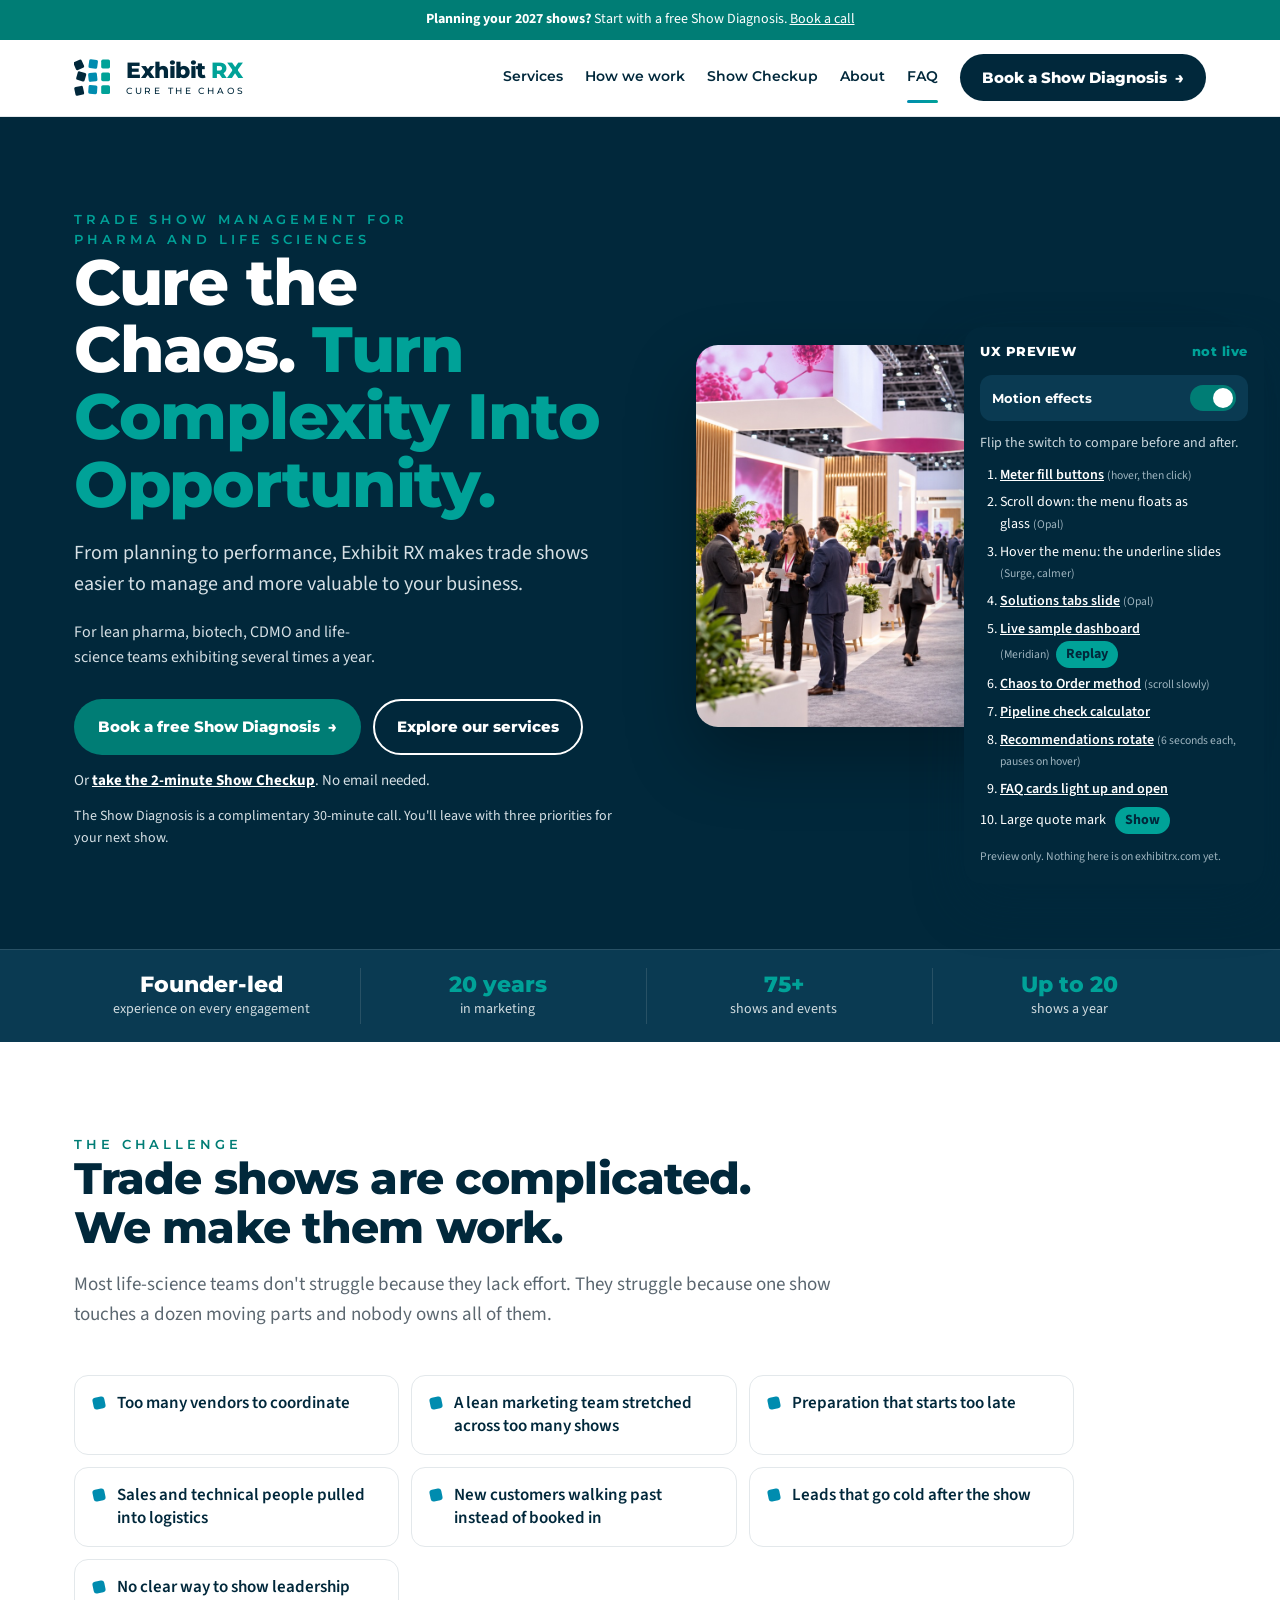
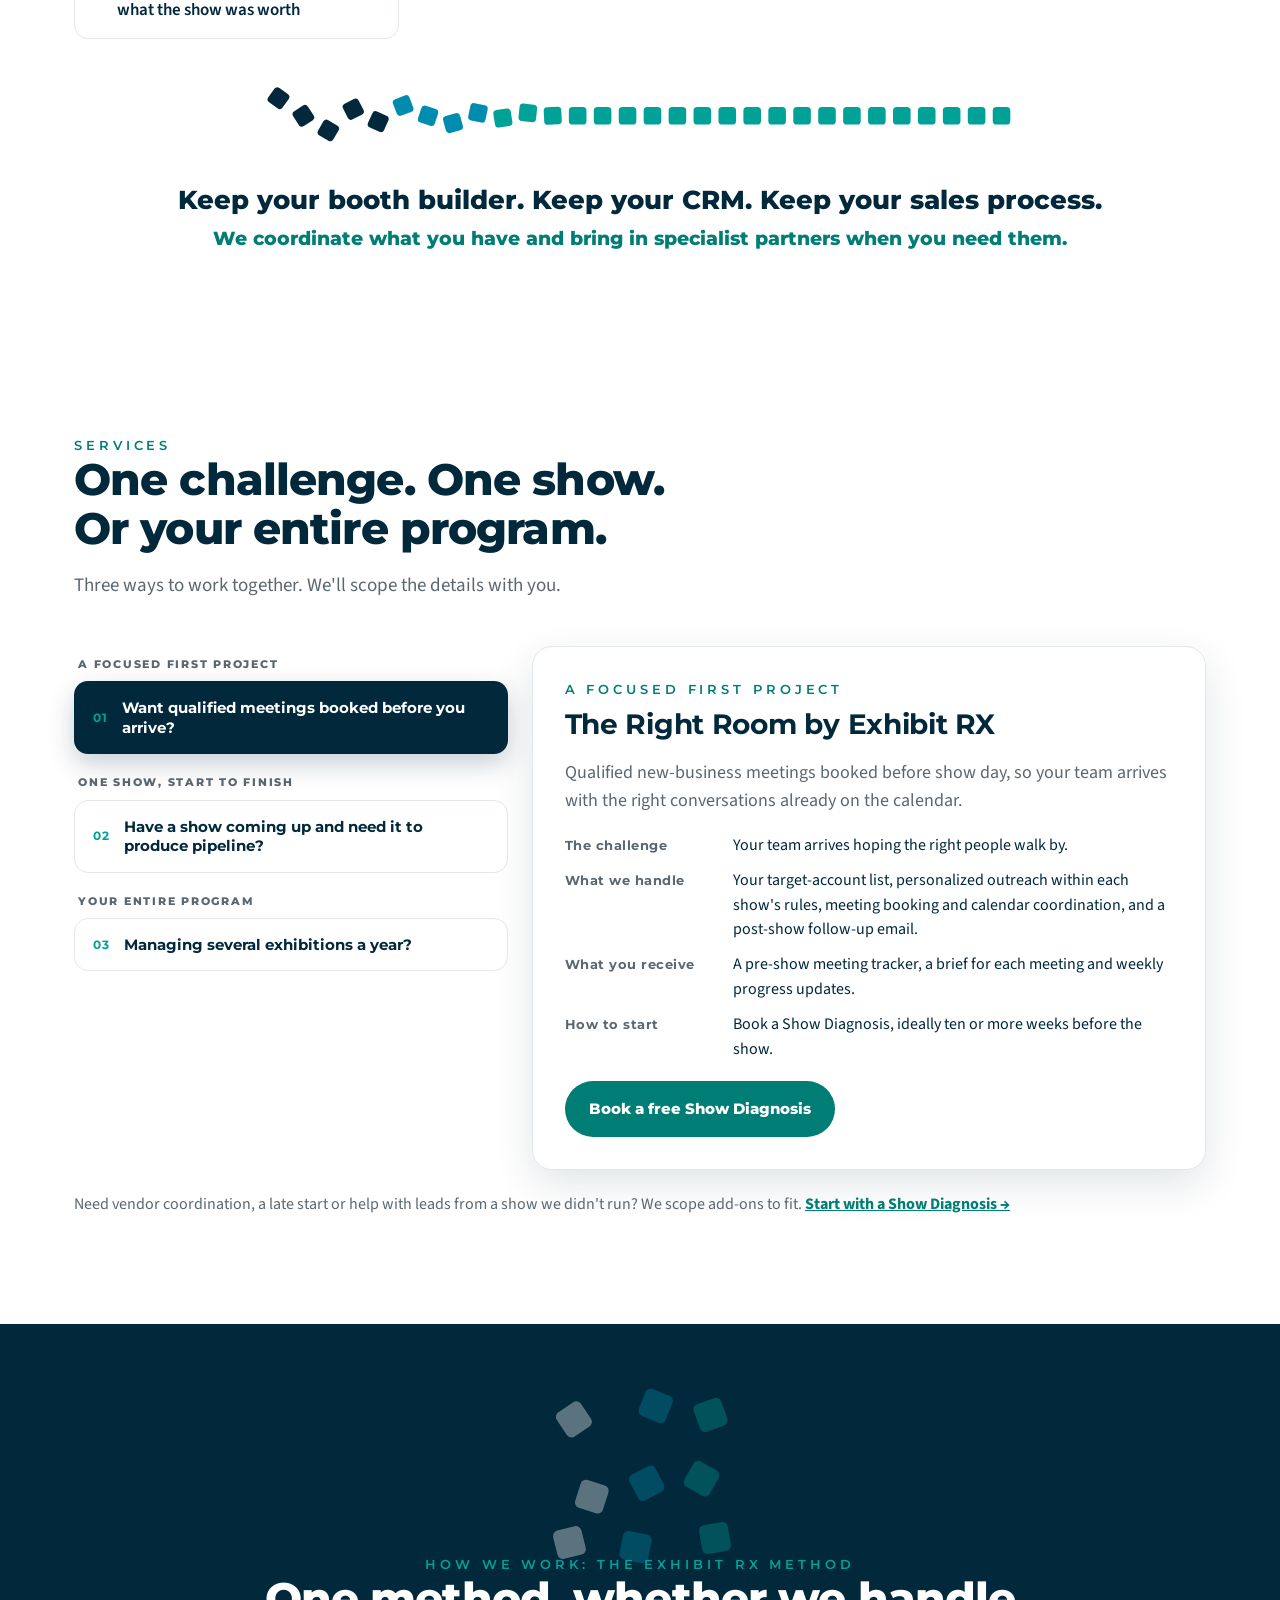
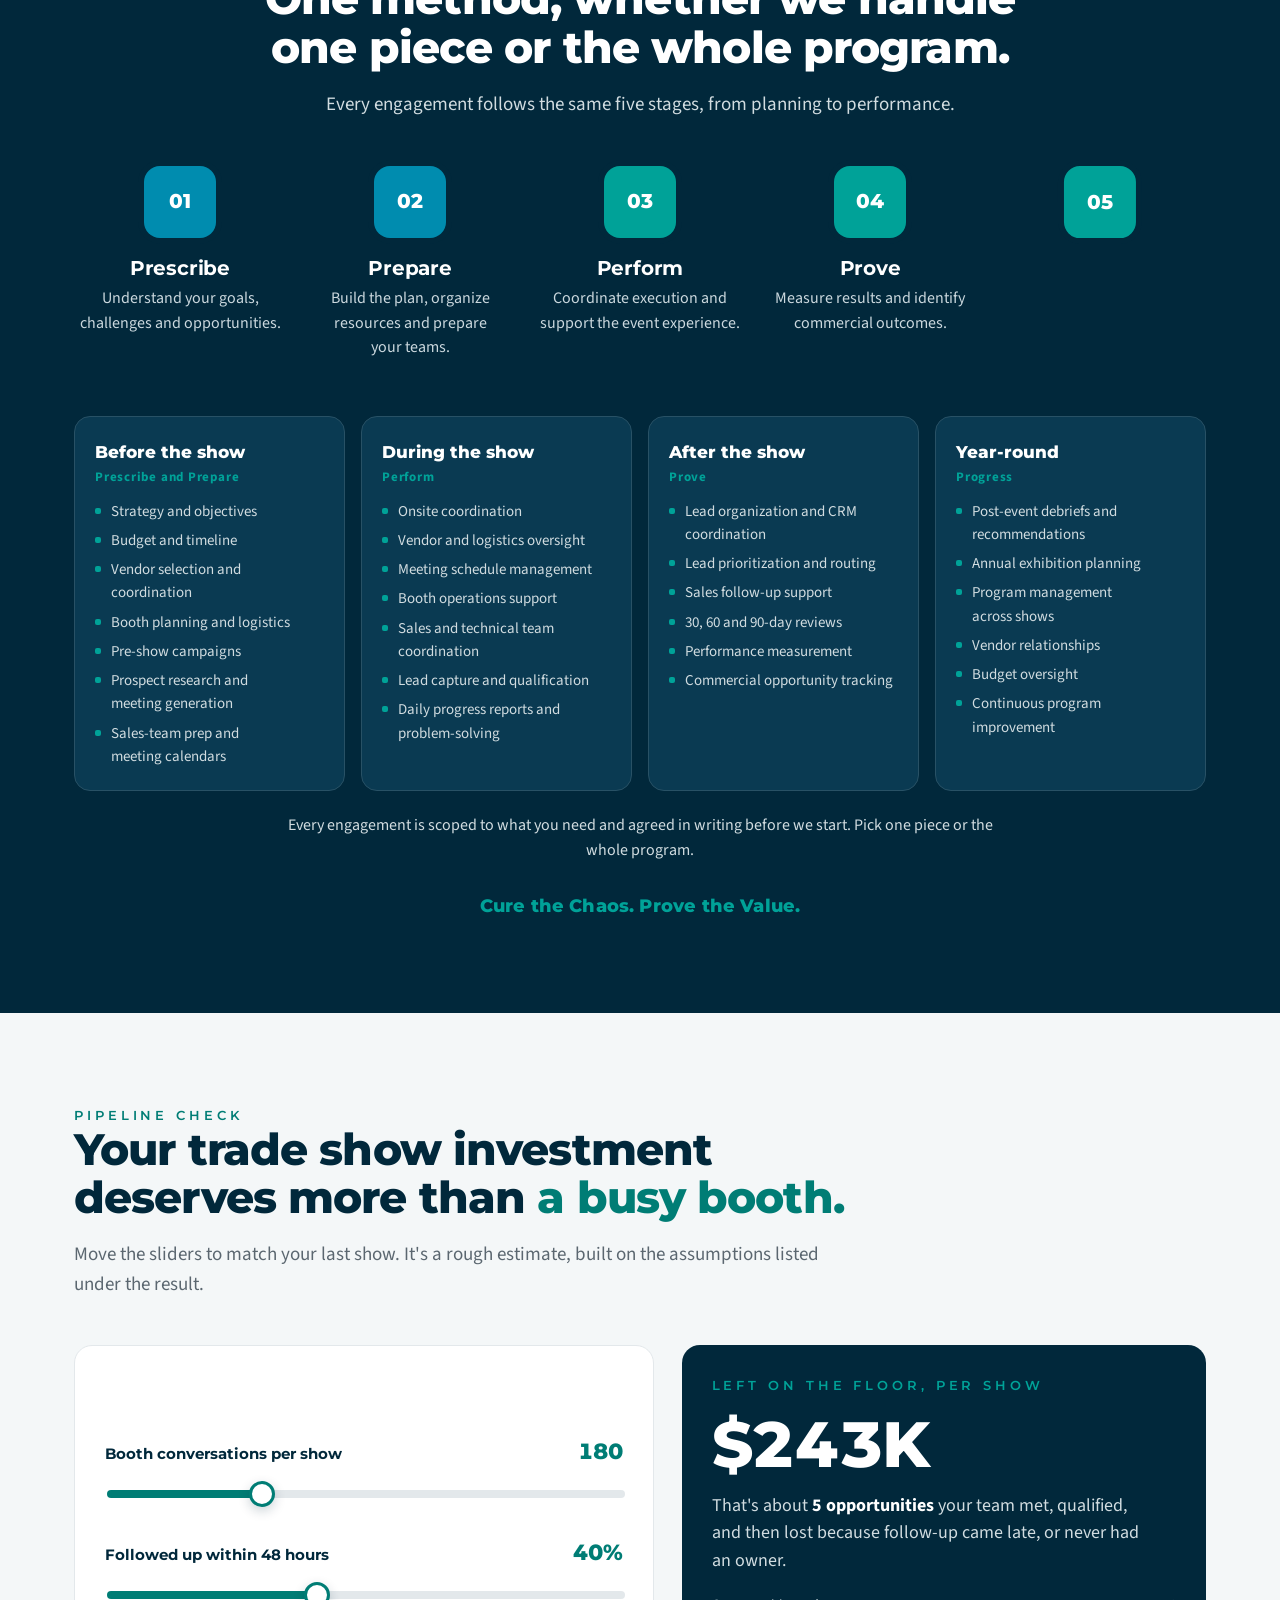
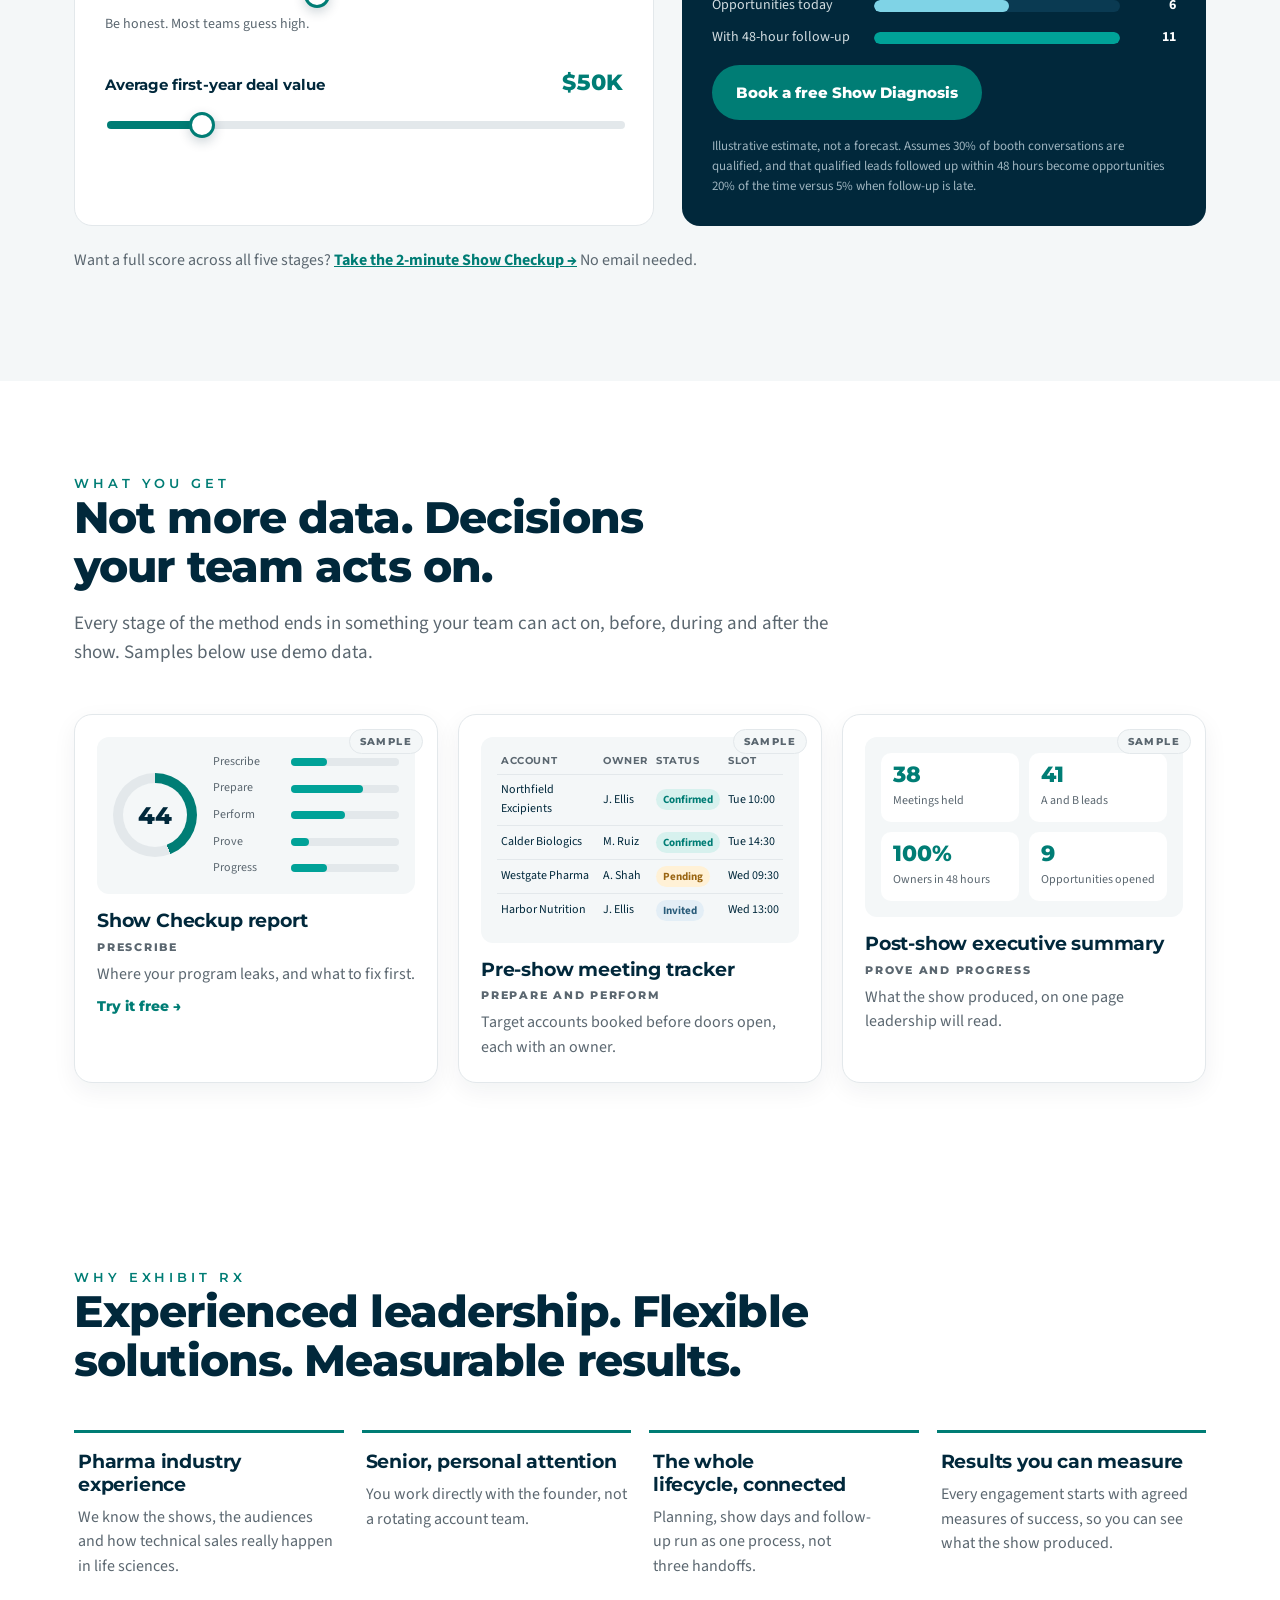
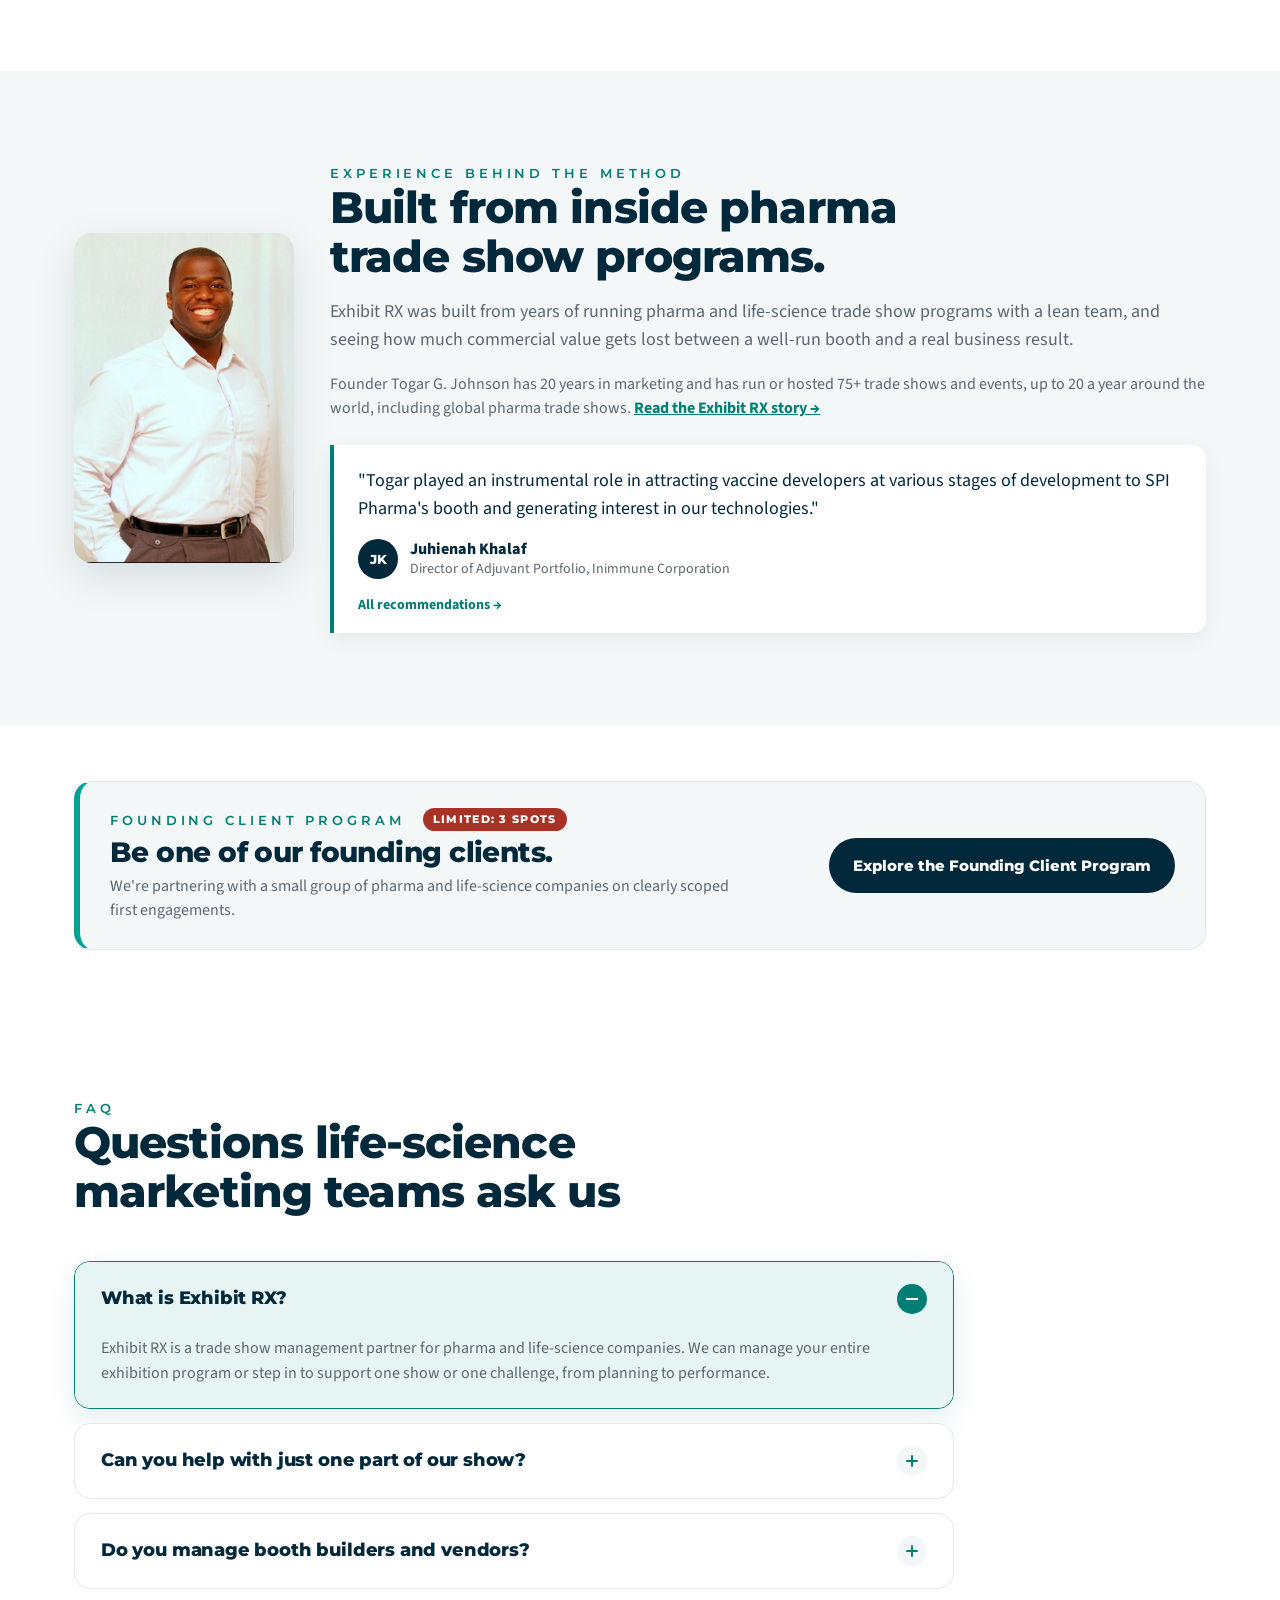
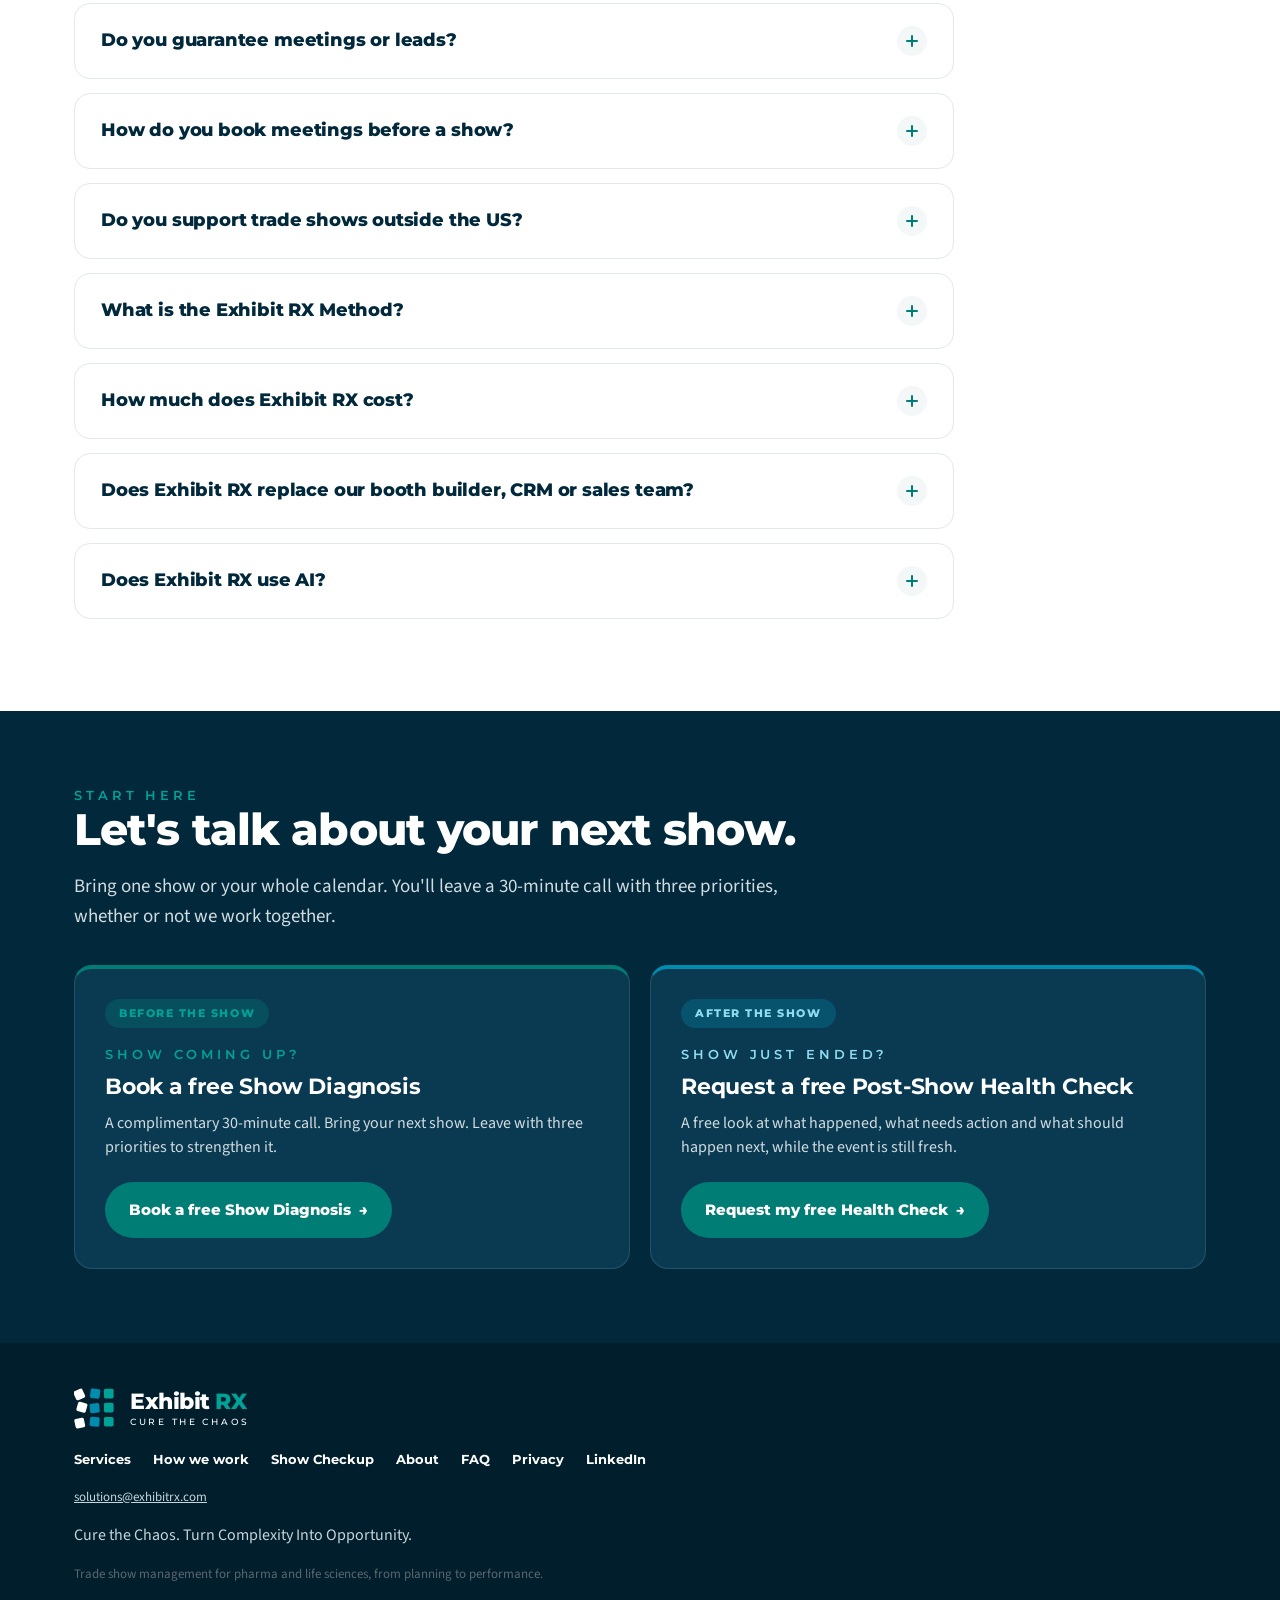
==== commit 0a061efe: "Home red badge and Founding page limited spots made permanent" ====
--- a/index.html
+++ b/index.html
@@ -243,11 +243,8 @@
 </div></section>
 
 <section class="section tight" id="founding"><div class="wrap">
-  <div class="founding-band" data-urg="tracker">
-    <div><div class="eyebrow">Founding Client Program <span class="urg-badge">Limited: 3 spots</span></div><h2>Be one of our founding clients.</h2><p>We're partnering with a small group of pharma and life-science companies on clearly scoped first engagements.</p>
-      <p class="urg-pulse"><span class="urg-dot" aria-hidden="true"></span>Open to three companies only.</p>
-      <p class="urg-track"><span class="urg-sq" aria-hidden="true"><i class="open"></i><i class="open"></i><i class="open"></i></span>3 of 3 founding spots open</p>
-    </div>
+  <div class="founding-band">
+    <div><div class="eyebrow">Founding Client Program <span class="urg-badge">Limited: 3 spots</span></div><h2>Be one of our founding clients.</h2><p>We're partnering with a small group of pharma and life-science companies on clearly scoped first engagements.</p></div>
     <a class="btn btn-dark" href="founding-clients.html">Explore the Founding Client Program</a>
   </div>
 </div></section>
--- a/css/styles.css
+++ b/css/styles.css
@@ -547,18 +547,12 @@
 .qrot.qmark::before{content:"\201C";position:absolute;left:18px;top:-6px;font-family:Georgia,"Times New Roman",serif;font-size:150px;line-height:1;color:var(--teal2);opacity:.16;pointer-events:none}
 .qrot.qmark .qrot-track,.qrot.qmark .qrot-foot{position:relative}
 @media (prefers-reduced-motion: reduce){.qrot-slide,.qrot-slide.is-on{transition:none}}
-/* Founding Client urgency options (preview shows one at a time) */
+/* Founding Client urgency: red badge on the home page band, red "Limited spots available." on the program page */
 .founding-band{--brick:#A93226}
-.urg-badge,.urg-pulse,.urg-track{display:none}
-.founding-band[data-urg="badge"] .urg-badge{display:inline-block}
-.founding-band[data-urg="pulse"] .urg-pulse,.founding-band[data-urg="tracker"] .urg-track{display:flex}
-.urg-badge{margin-left:10px;padding:3px 10px;border-radius:99px;background:var(--brick);color:#fff;font-size:11px;font-weight:800;letter-spacing:.12em;vertical-align:2px}
-.founding-band p.urg-pulse,.founding-band p.urg-track{align-items:center;gap:10px;margin-top:12px;color:var(--brick);font-weight:700;font-size:16px}
-.urg-dot{position:relative;flex:0 0 10px;width:10px;height:10px;border-radius:50%;background:var(--brick)}
-.urg-dot::after{content:"";position:absolute;inset:0;border-radius:50%;background:var(--brick);animation:urg-ping 1.8s ease-out infinite}
-@keyframes urg-ping{0%{transform:scale(1);opacity:.55}80%,100%{transform:scale(2.8);opacity:0}}
-.urg-sq{display:inline-flex;gap:6px}
-.urg-sq i{width:14px;height:14px;border-radius:3px;border:2px solid var(--cloud);background:transparent}
-.urg-sq i.open{border-color:var(--brick);background:var(--brick)}
-.urg-sq i:nth-child(1){transform:rotate(-10deg)}.urg-sq i:nth-child(2){transform:rotate(6deg)}.urg-sq i:nth-child(3){transform:rotate(-4deg)}
-@media (prefers-reduced-motion: reduce){.urg-dot::after{animation:none;display:none}}
+.urg-badge{display:inline-block;margin-left:10px;padding:3px 10px;border-radius:99px;background:var(--brick);color:#fff;font-size:11px;font-weight:800;letter-spacing:.12em;vertical-align:2px;white-space:nowrap}
+.fc-hero .urg-inline{color:#FF6B5E}
+
+/* Nav "Book a Show Diagnosis" pill: even padding and white text on hover on every page
+   (the plain nav-link rules were stripping its side padding and turning its text green on green) */
+.navlinks .btn{padding:10px 20px}
+.navlinks .btn-dark,.navlinks .btn-dark:hover{color:#fff;border-color:transparent}
--- a/css/ux.css
+++ b/css/ux.css
@@ -10,7 +10,10 @@
 .ux-on .btn-primary:hover::before,.ux-on .btn-dark:hover::before,.ux-on .btn-primary:focus-visible::before,.ux-on .btn-dark:focus-visible::before{transform:scaleX(1)}
 .ux-on .hero .btn-primary:hover,.ux-on .cta .btn-primary:hover{color:var(--navy);background:var(--teal2)}
 /* keep the nav button text white on hover (the plain nav link hover was turning it green on green) */
-.ux-on .navlinks .btn-dark{padding:9px 18px}
+/* no border on filled buttons: the hover fill sits inside the border, which left a dark ring around the green pill.
+   Padding grows by the old 2px border so every button keeps its exact size. */
+.ux-on .btn-primary,.ux-on .btn-dark{border-width:0;padding:16px 24px}
+.ux-on .navlinks .btn-dark{padding:12px 22px}
 .ux-on .navlinks .btn-dark,.ux-on .navlinks .btn-dark:hover{color:#fff;border-color:transparent}
 /* the click: quick press down, springy release, and a ring that pops outward */
 .ux-on .btn-primary:active,.ux-on .btn-dark:active{transform:scale(.95)!important;transition-duration:.08s}
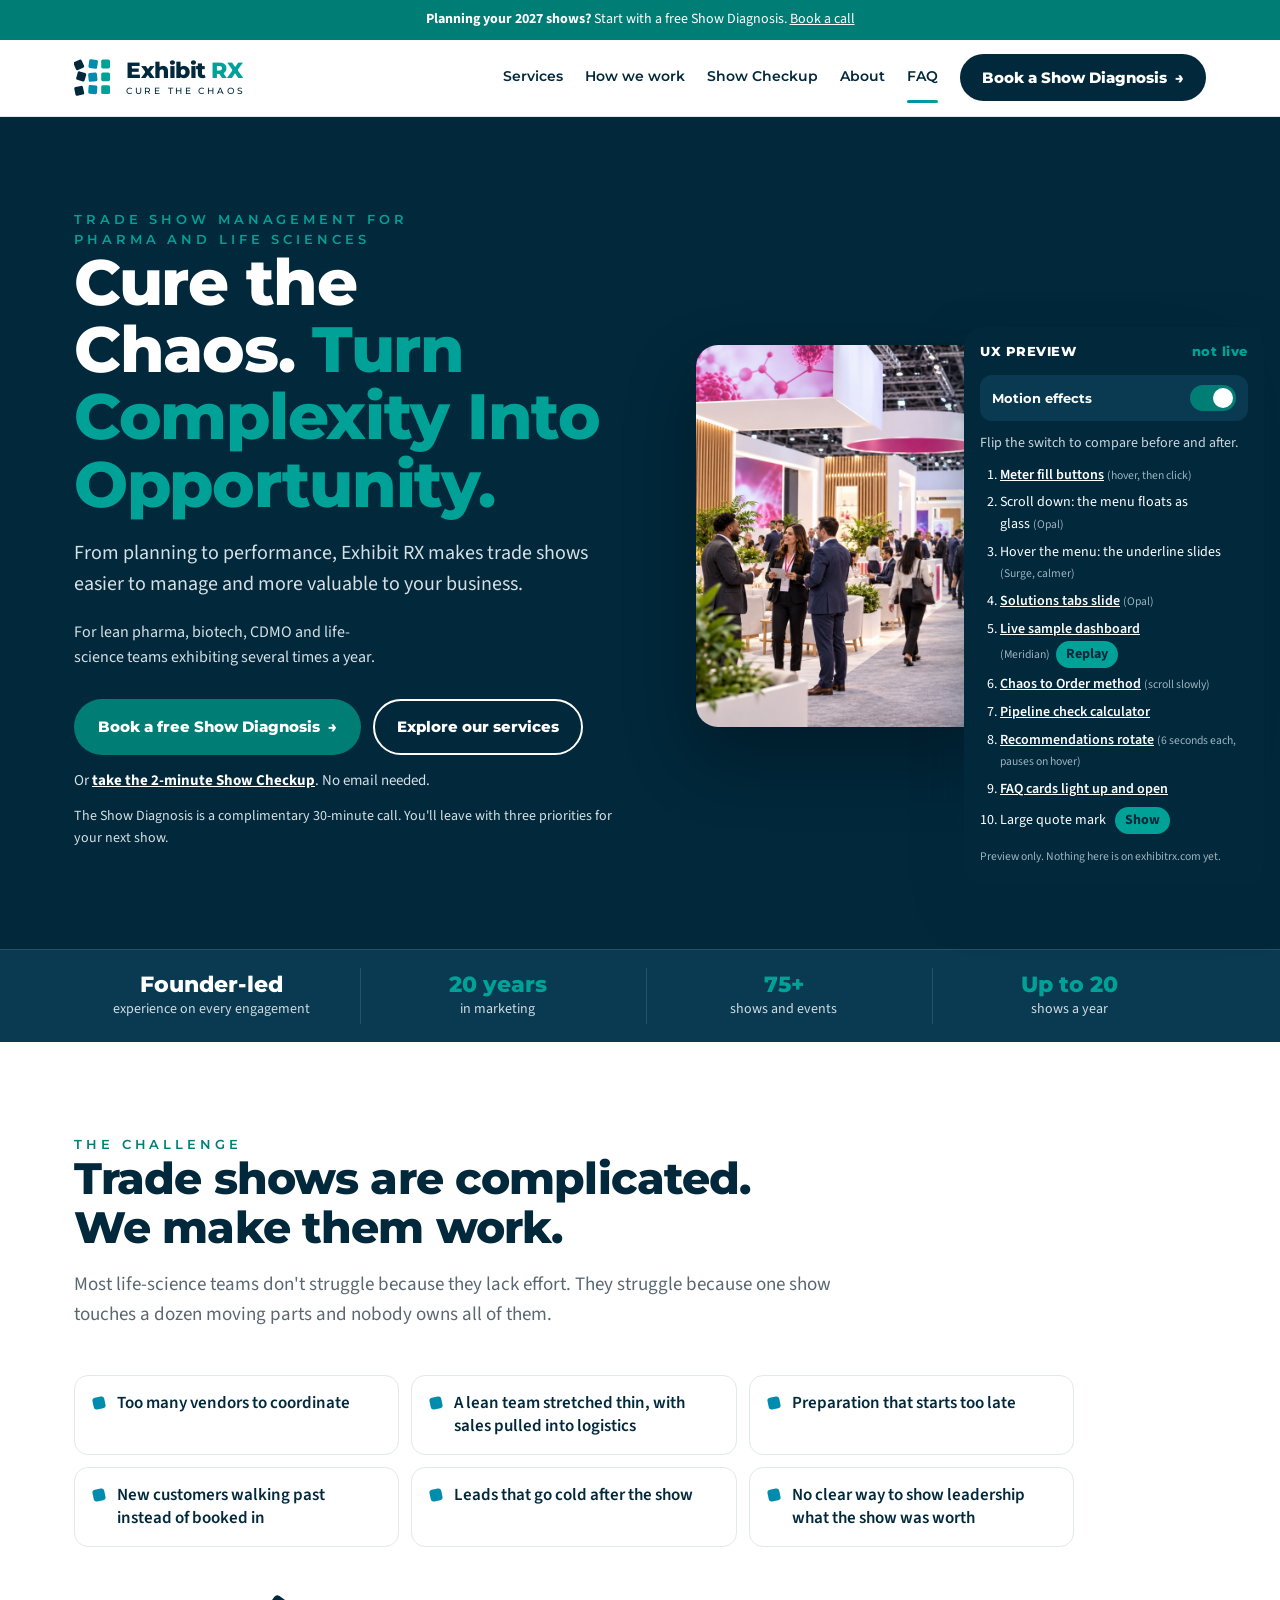
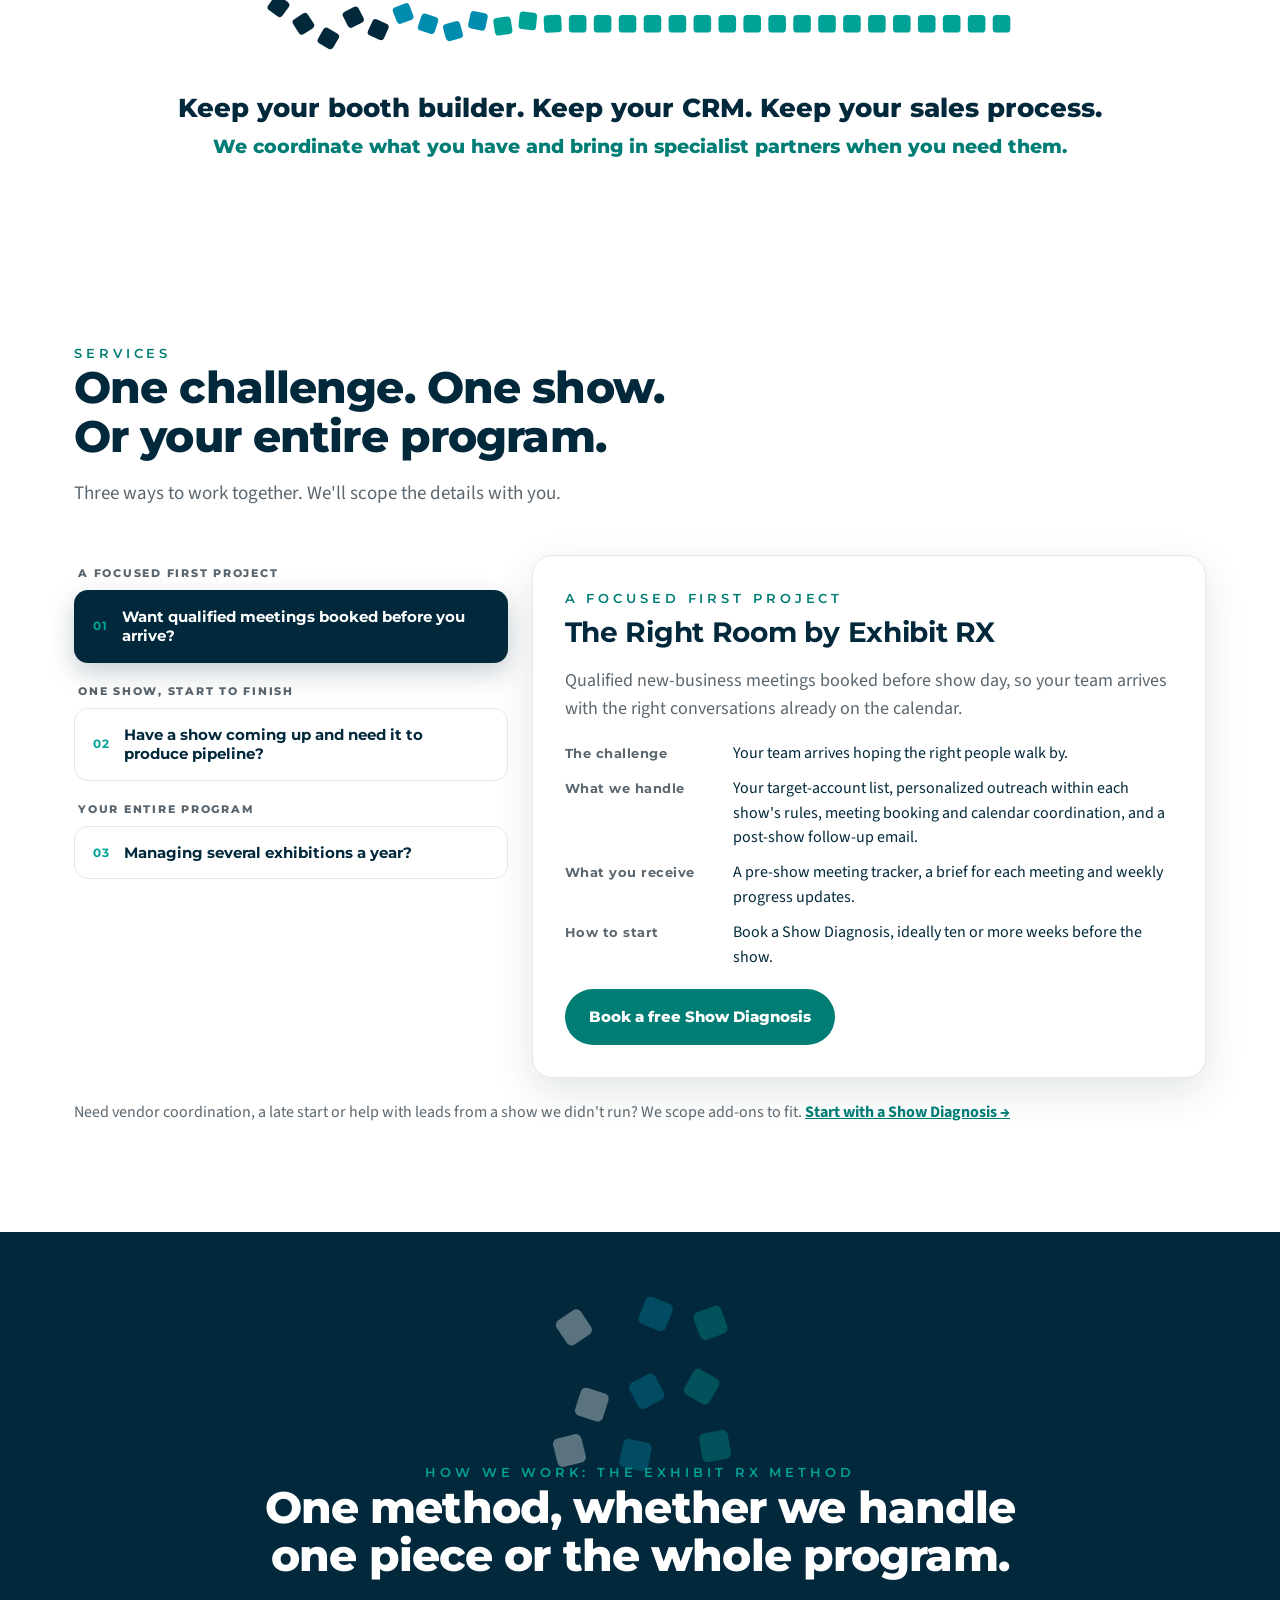
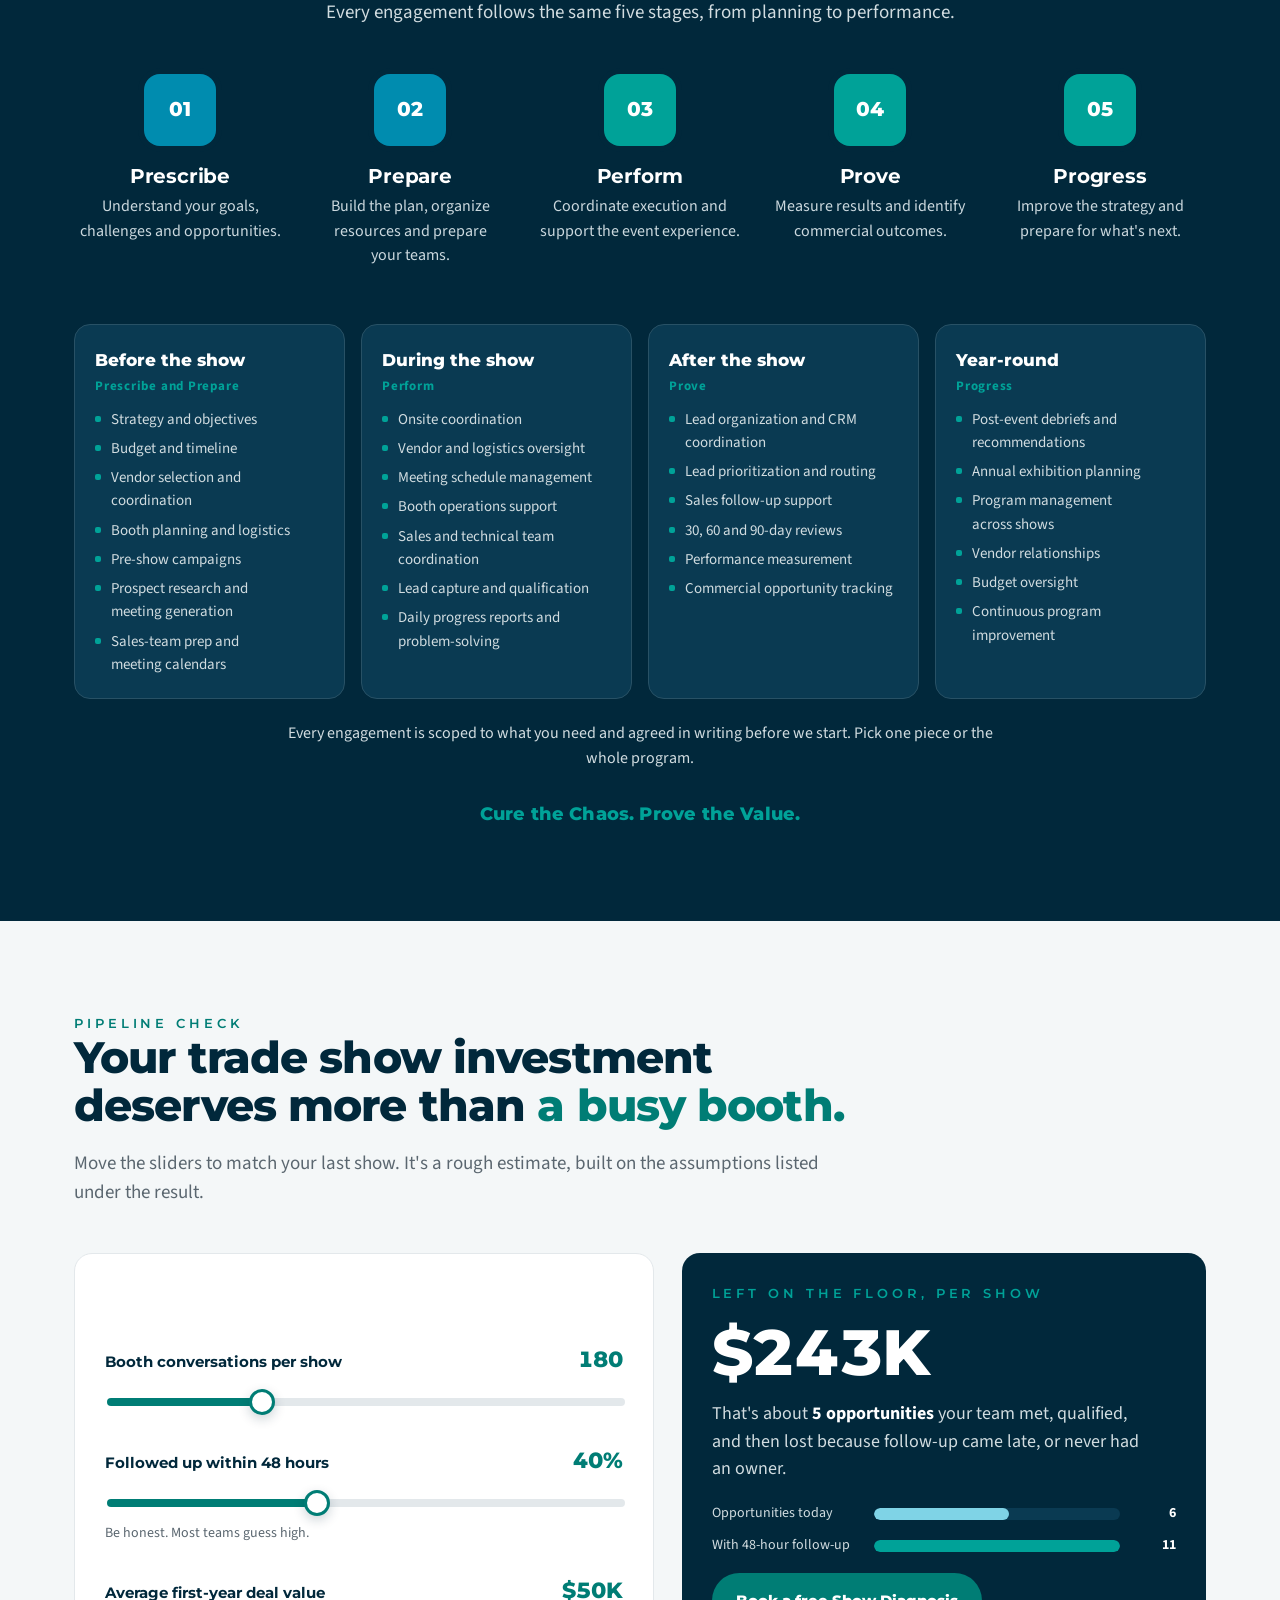
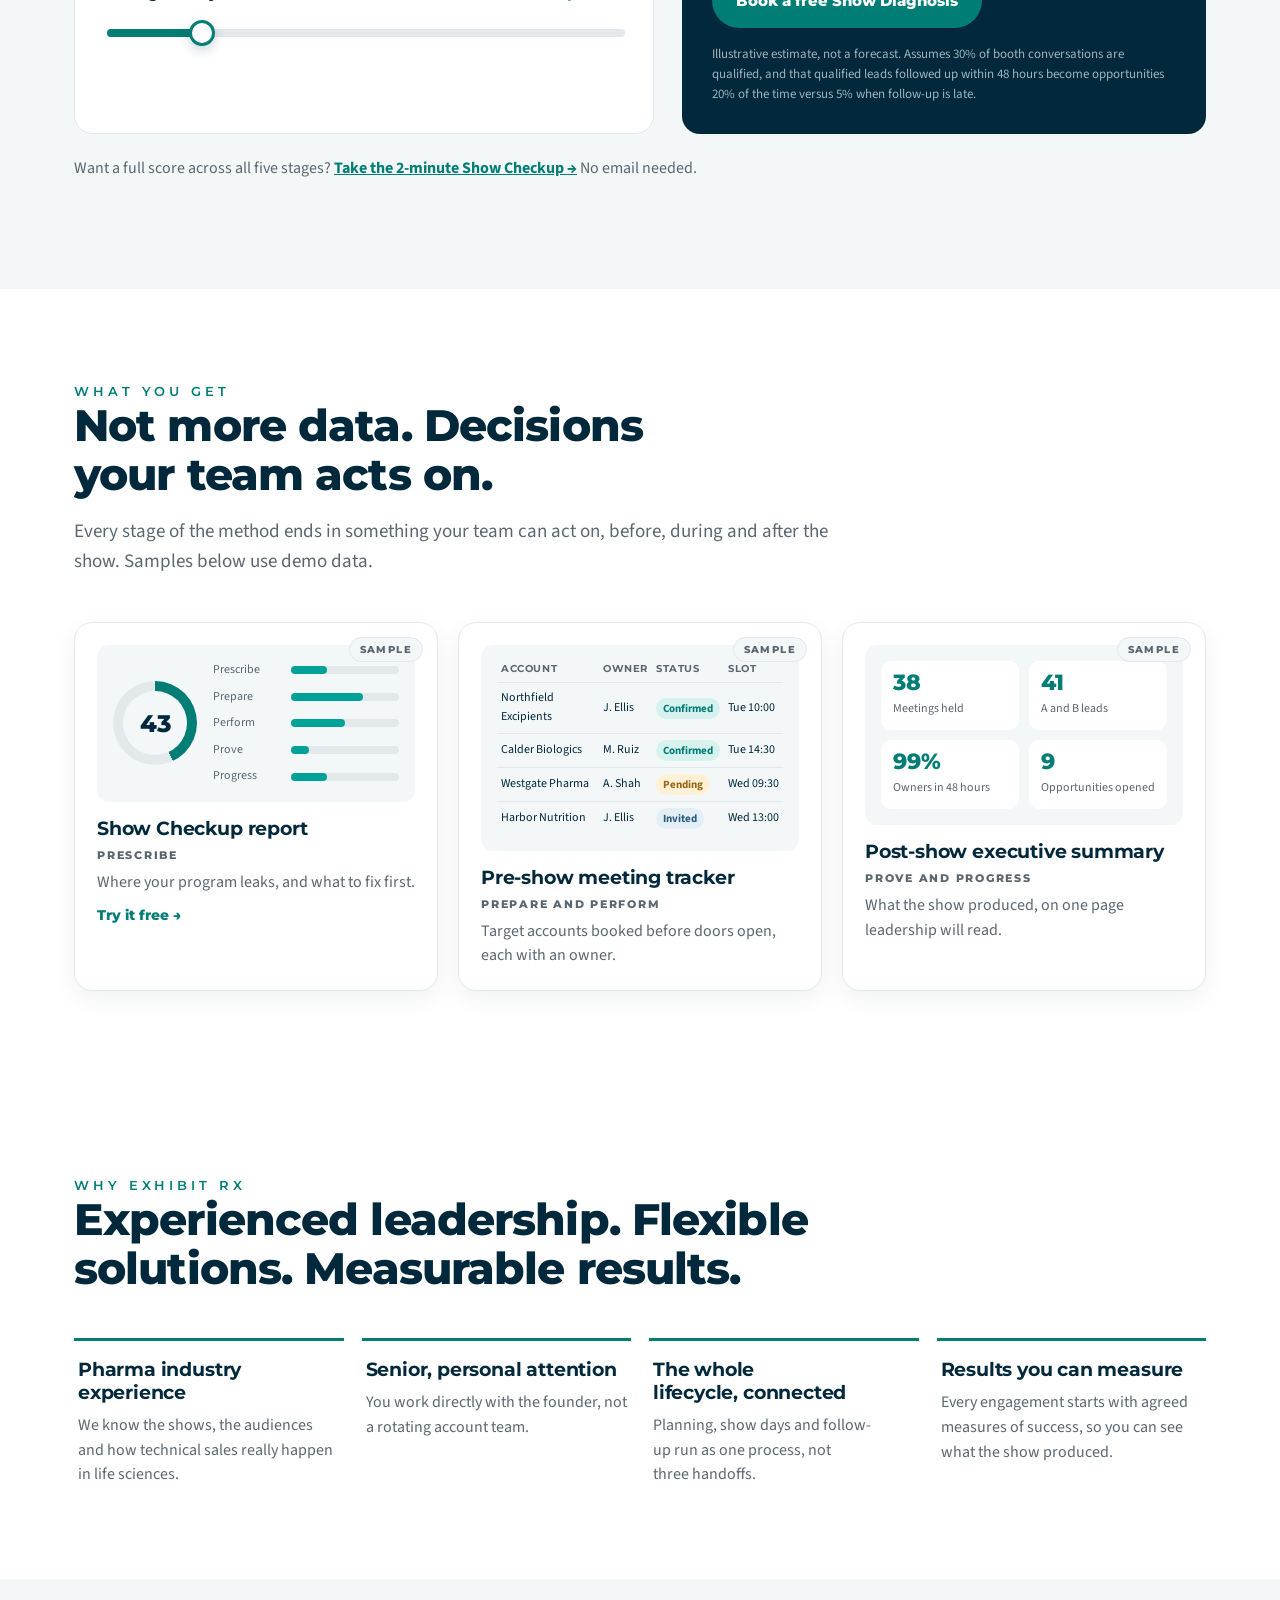
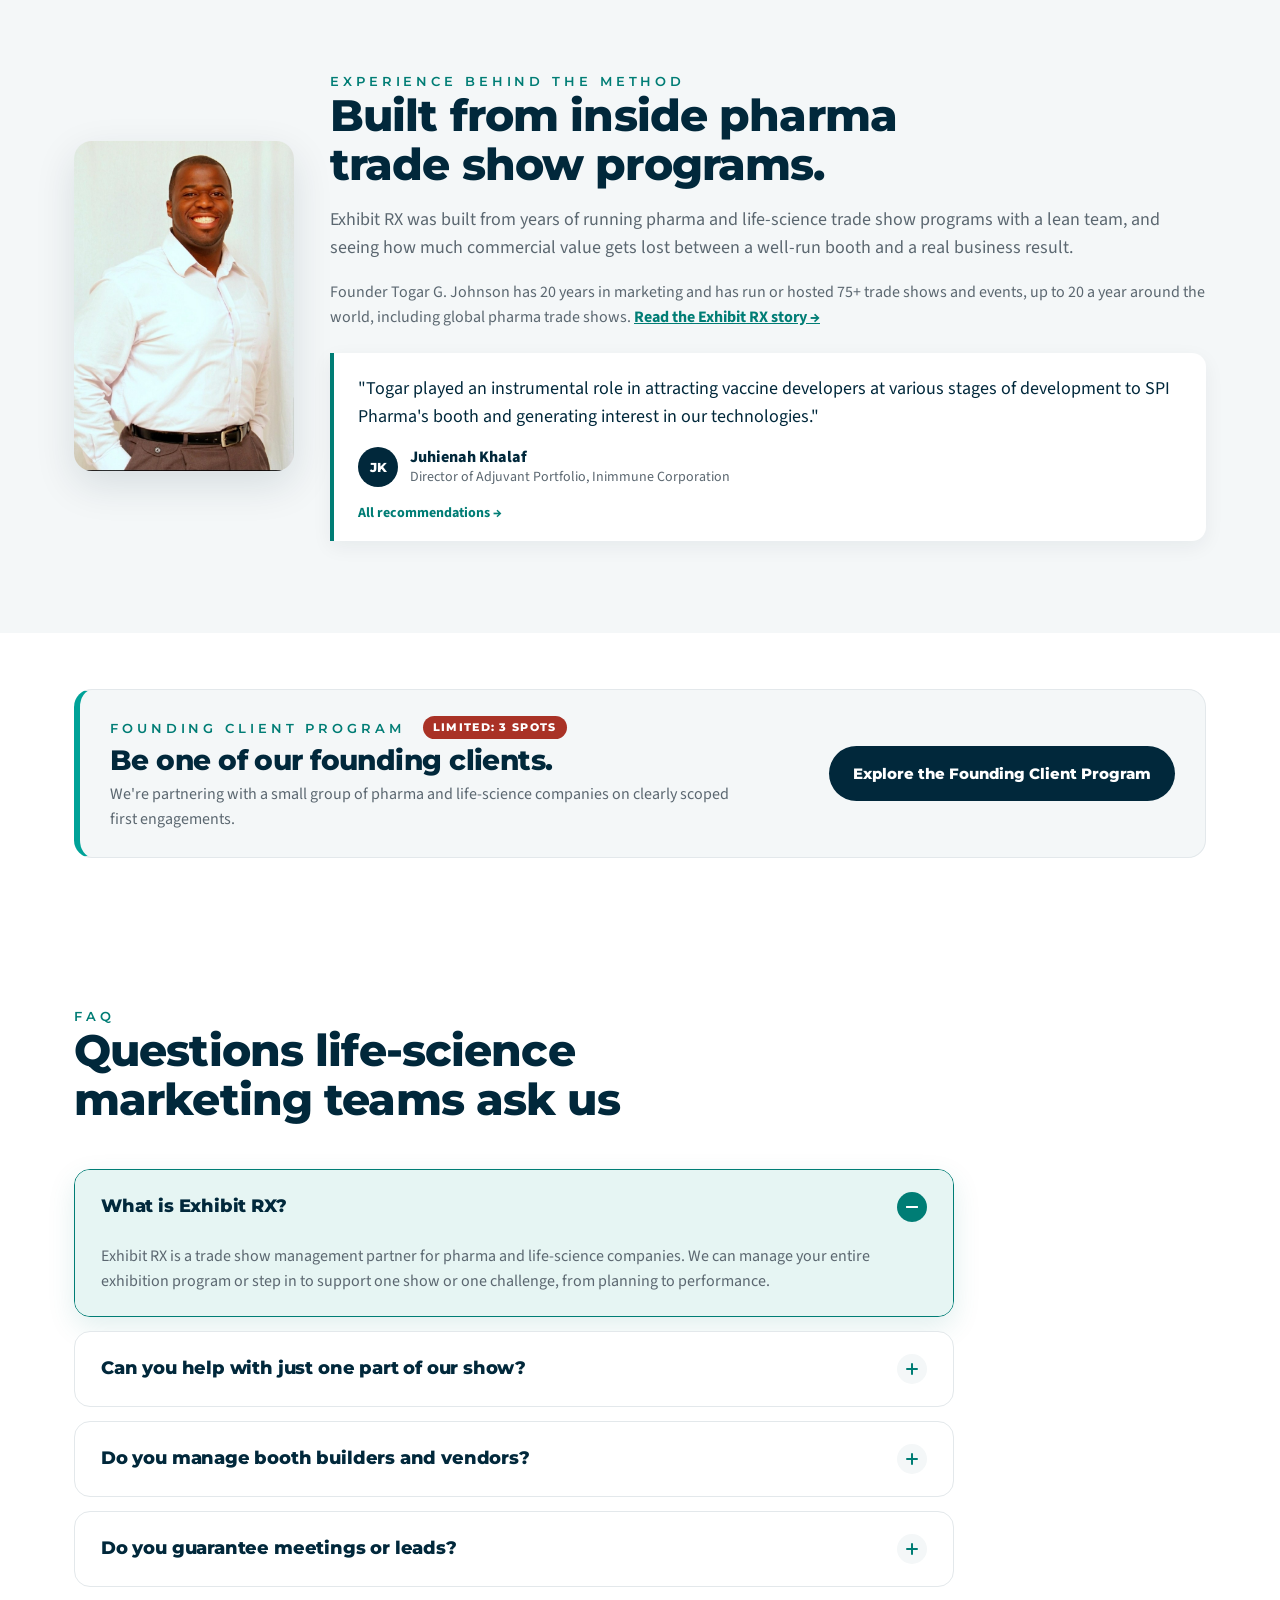
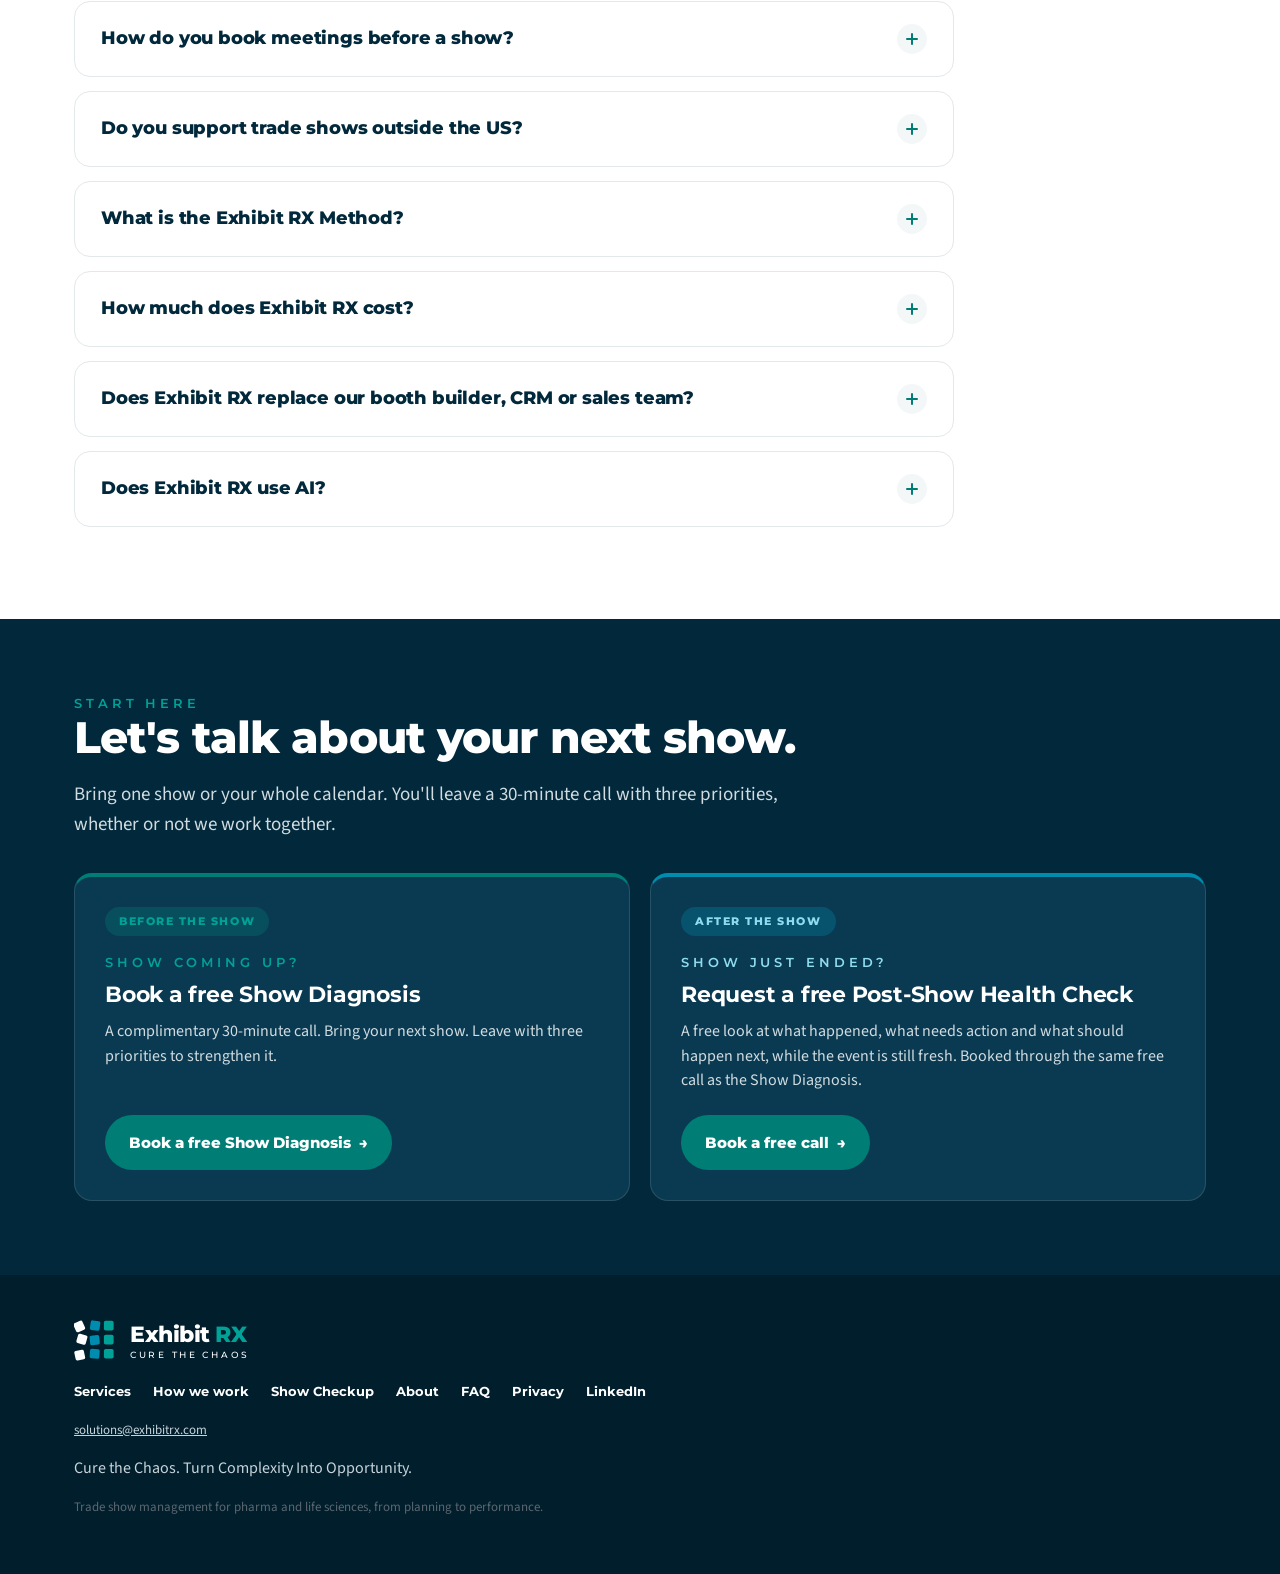
==== commit 5d39cb54: "Mobile menu on all pages, Health Check button, 6 challenge cards" ====
--- a/index.html
+++ b/index.html
@@ -77,9 +77,8 @@
   <div class="head"><div class="eyebrow">The challenge</div><h2><span class="ln">Trade shows are complicated.</span> <span class="ln">We make them work.</span></h2><p>Most life-science teams don't struggle because they lack effort. They struggle because one show touches a dozen moving parts and nobody owns all of them.</p></div>
   <ul class="pains">
     <li>Too many vendors to coordinate</li>
-    <li>A lean marketing team stretched across too many shows</li>
+    <li>A lean team stretched thin, with sales pulled into logistics</li>
     <li>Preparation that starts too late</li>
-    <li>Sales and technical people pulled into logistics</li>
     <li>New customers walking past instead of booked in</li>
     <li>Leads that go cold after the show</li>
     <li>No clear way to show leadership what the show was worth</li>
@@ -279,8 +278,8 @@
       <span class="door-tag">After the show</span>
       <div class="eyebrow">Show just ended?</div>
       <h3>Request a free Post-Show Health Check</h3>
-      <p>A free look at what happened, what needs action and what should happen next, while the event is still fresh.</p>
-      <a class="btn btn-primary" href="https://calendly.com/togarjohnson/exhibit-rx-discovery-call" target="_blank" rel="noopener">Request my free Health Check</a>
+      <p>A free look at what happened, what needs action and what should happen next, while the event is still fresh. Booked through the same free call as the Show Diagnosis.</p>
+      <a class="btn btn-primary" href="https://calendly.com/togarjohnson/exhibit-rx-discovery-call" target="_blank" rel="noopener">Book a free call</a>
     </div>
   </div>
 </div></section>
@@ -475,5 +474,6 @@
 </script>
 <script src="scripts/ux.js"></script>
 <script defer src="/_vercel/insights/script.js"></script>
+<script src="scripts/nav.js"></script>
 </body>
 </html>
--- a/css/styles.css
+++ b/css/styles.css
@@ -556,3 +556,22 @@
    (the plain nav-link rules were stripping its side padding and turning its text green on green) */
 .navlinks .btn{padding:10px 20px}
 .navlinks .btn-dark,.navlinks .btn-dark:hover{color:#fff;border-color:transparent}
+
+/* Mobile menu (900px and narrower) */
+.navtoggle{display:none}
+@media(max-width:900px){
+  .navtoggle{display:inline-flex;align-items:center;gap:8px;min-height:44px;padding:8px 14px;border:1px solid var(--cloud);border-radius:999px;background:#fff;color:var(--navy);font:700 14px Montserrat,Arial,sans-serif;cursor:pointer}
+  .navtoggle:focus-visible{outline:2px solid var(--teal2);outline-offset:2px}
+  .navtoggle-bars{display:inline-flex;flex-direction:column;gap:4px;width:18px}
+  .navtoggle-bars i{display:block;height:2px;border-radius:2px;background:currentColor;transition:transform .25s ease,opacity .2s ease}
+  .nav-open .navtoggle-bars i:nth-child(1){transform:translateY(6px) rotate(45deg)}
+  .nav-open .navtoggle-bars i:nth-child(2){opacity:0}
+  .nav-open .navtoggle-bars i:nth-child(3){transform:translateY(-6px) rotate(-45deg)}
+  /* the open panel hangs from the full-width nav bar */
+  .nav.nav-open .navin{position:static}
+  .nav.nav-open .navlinks{display:flex;position:absolute;top:100%;left:0;right:0;flex-direction:column;align-items:stretch;gap:0;padding:6px 24px 20px;background:#fff;border-bottom:1px solid var(--cloud);box-shadow:0 18px 30px rgba(1,40,59,.12);font-size:17px}
+  .nav.nav-open.ux-float .navlinks{top:calc(100% + 8px);border:1px solid var(--cloud);border-radius:18px}
+  .nav.nav-open .navlinks a:not(.btn){padding:14px 2px;border-bottom:1px solid var(--cloud)!important}
+  .nav.nav-open .navlinks .btn{margin-top:16px;padding:14px 20px;justify-content:center}
+  .nav.nav-open .navlinks .ux-bar{display:none}
+}
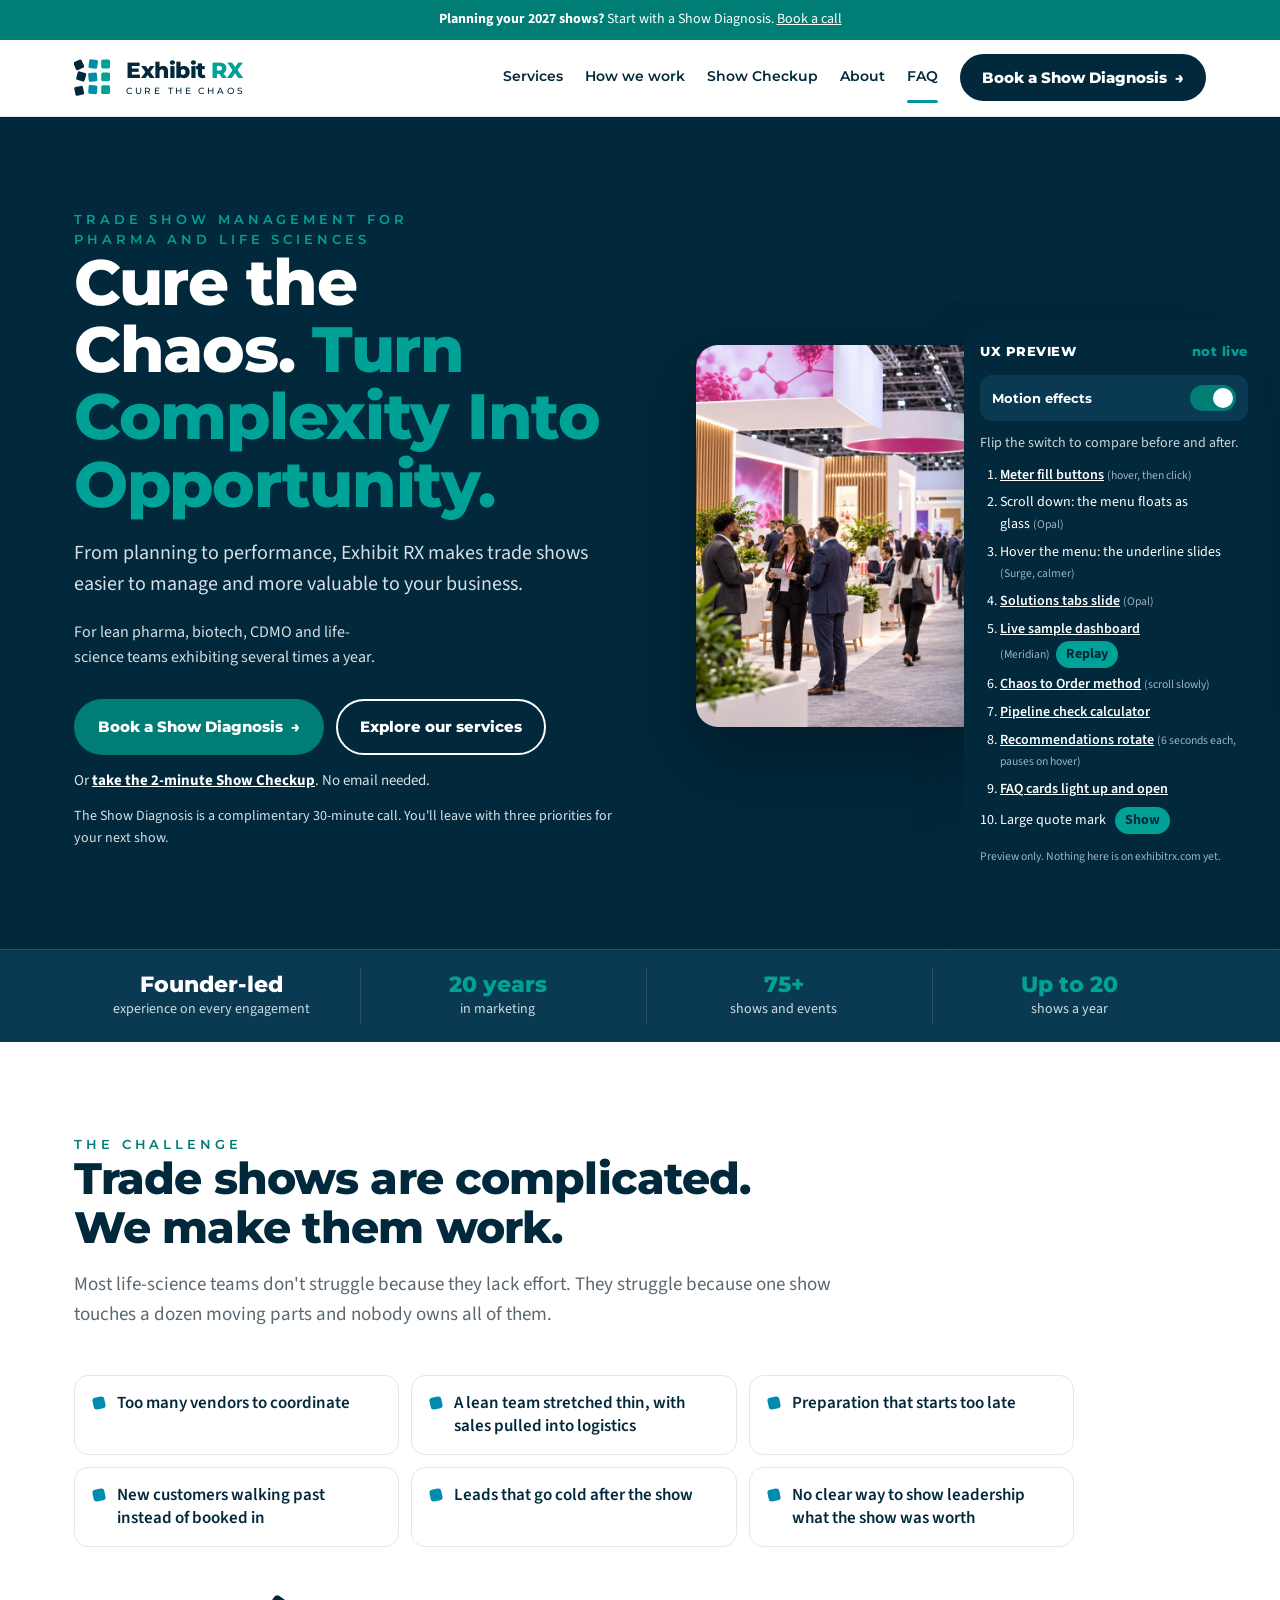
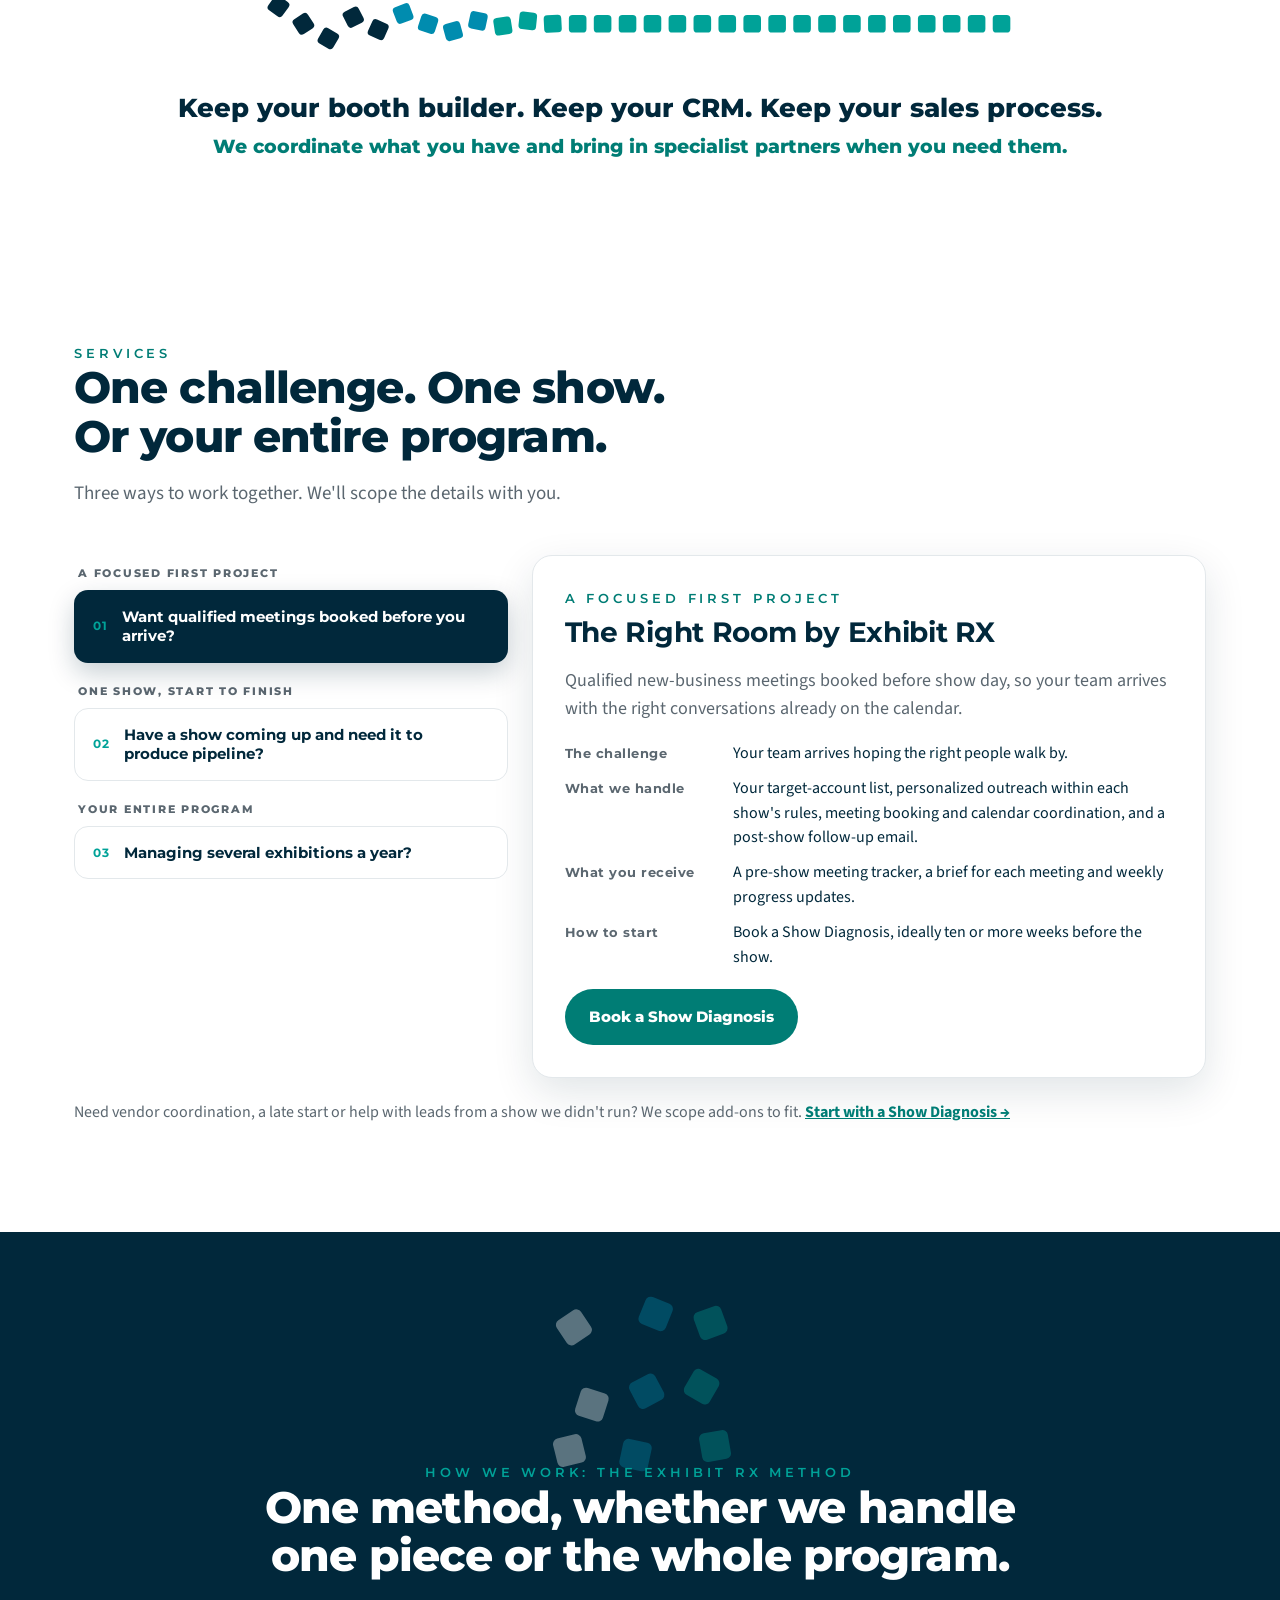
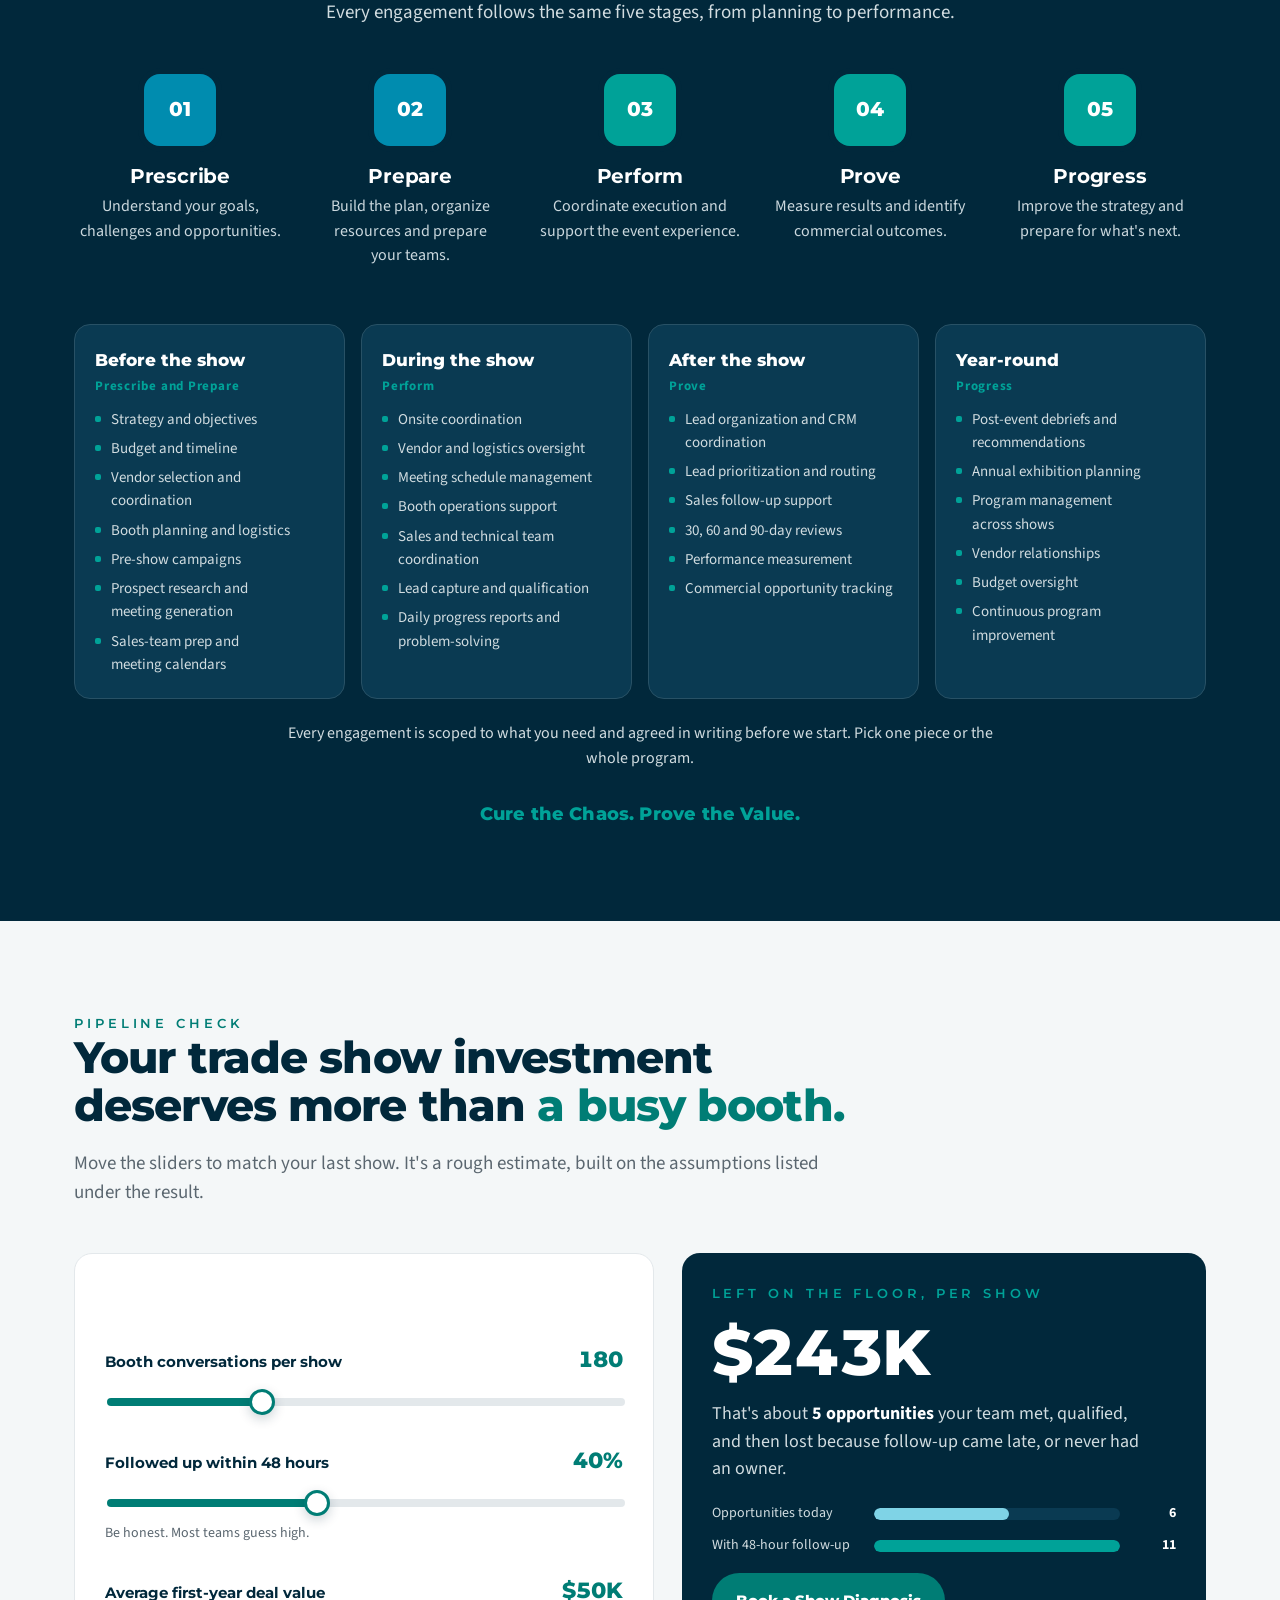
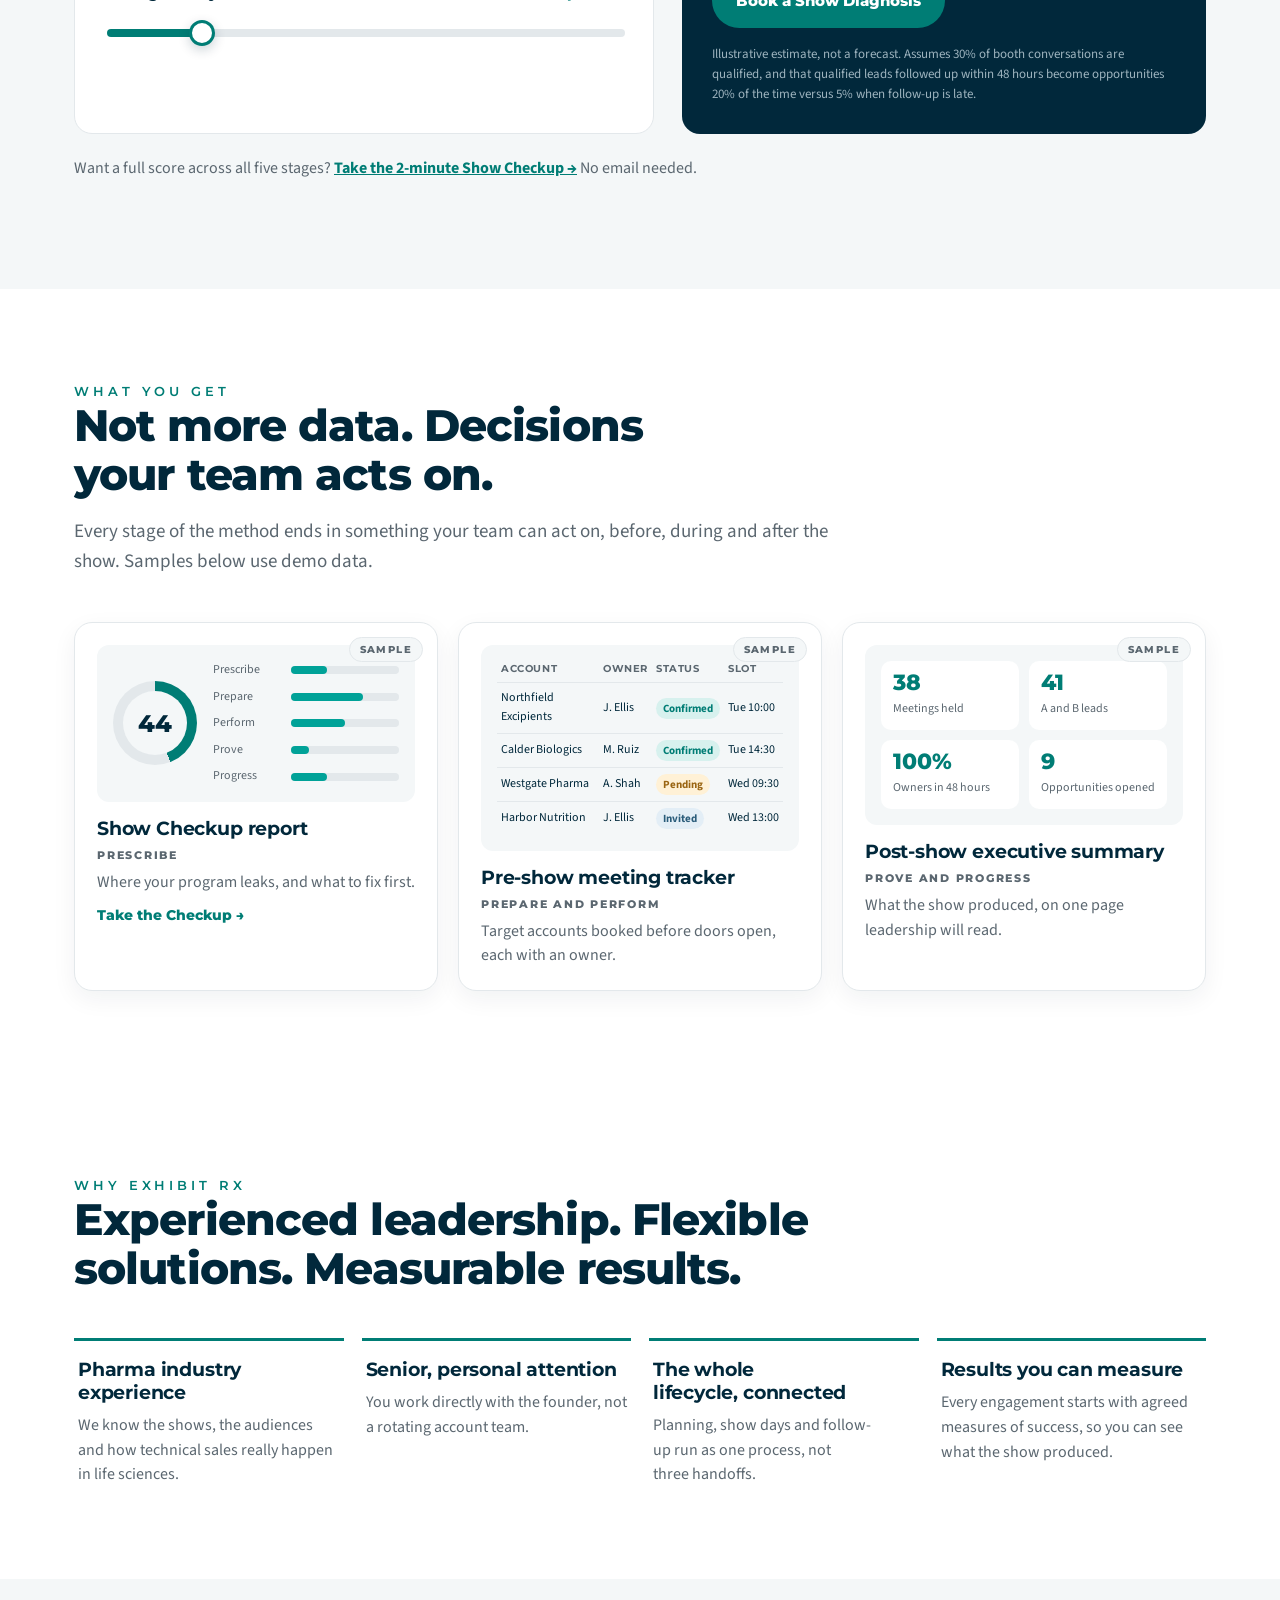
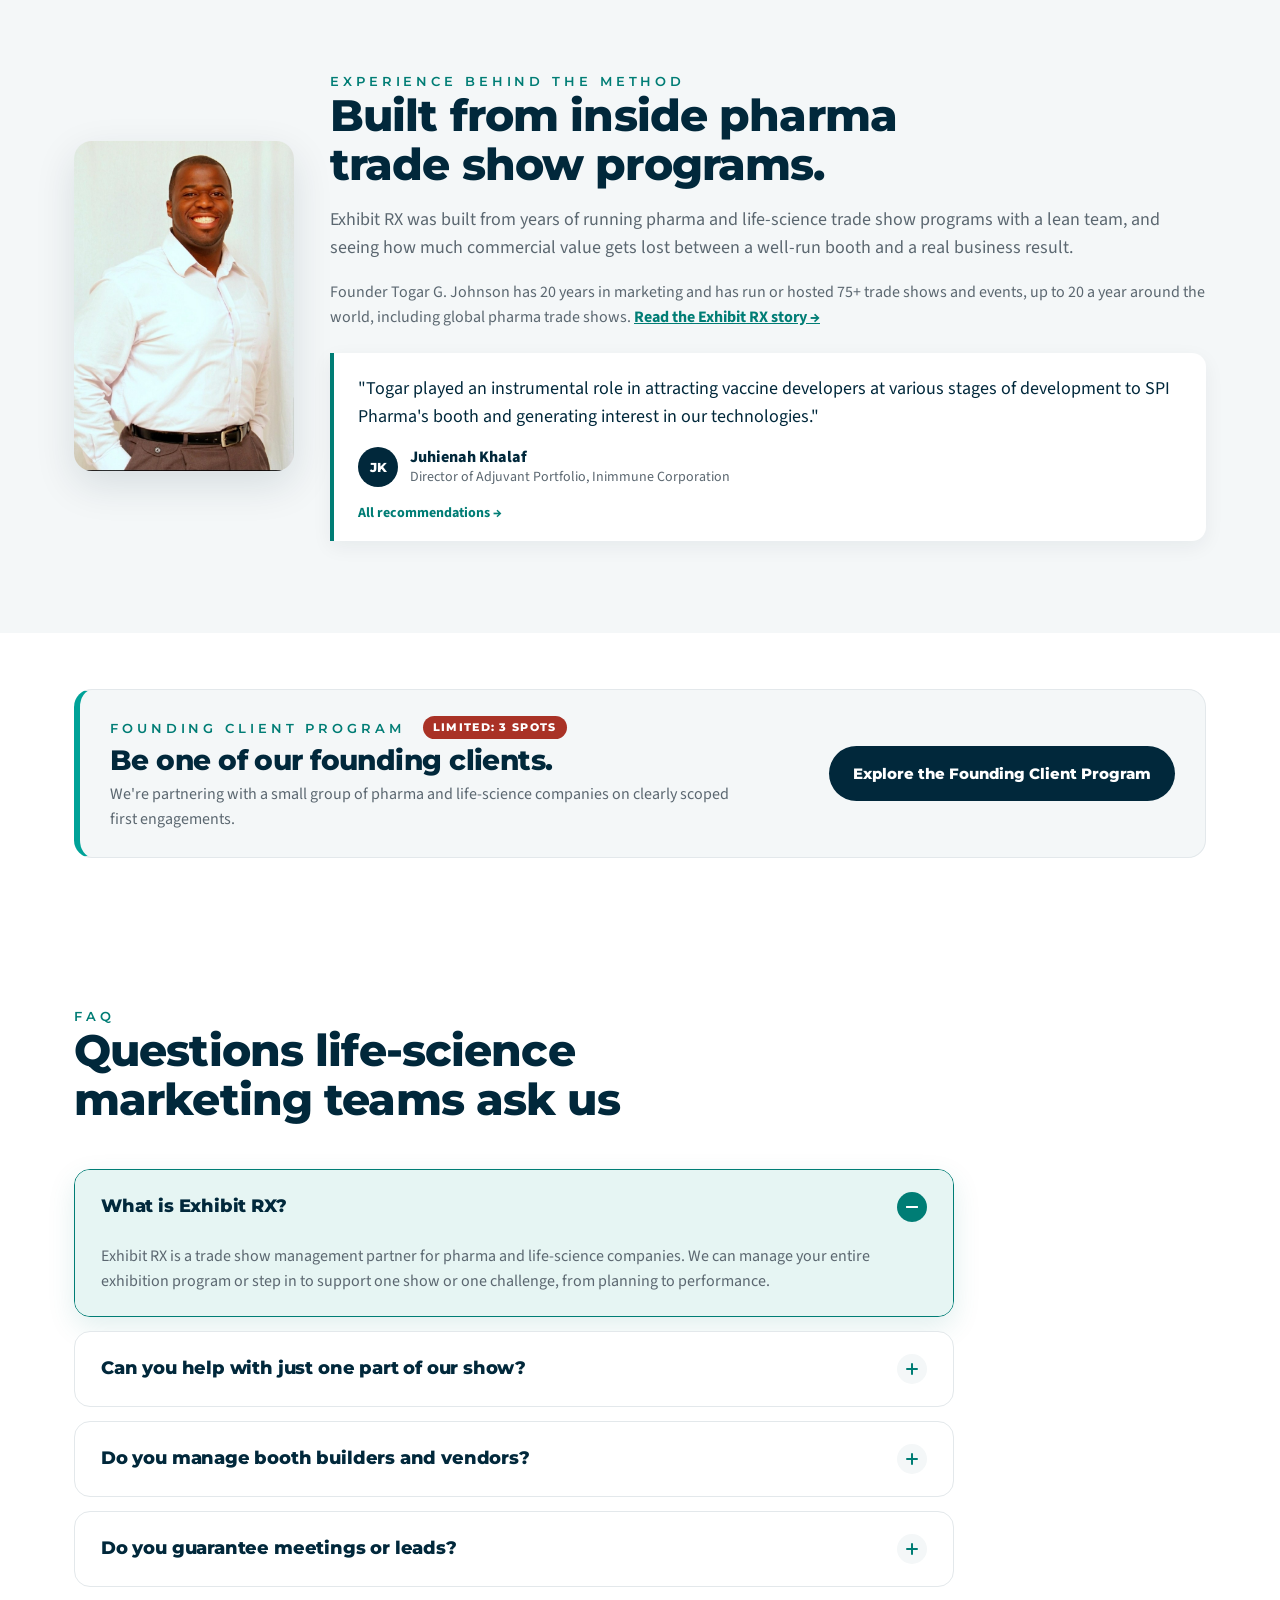
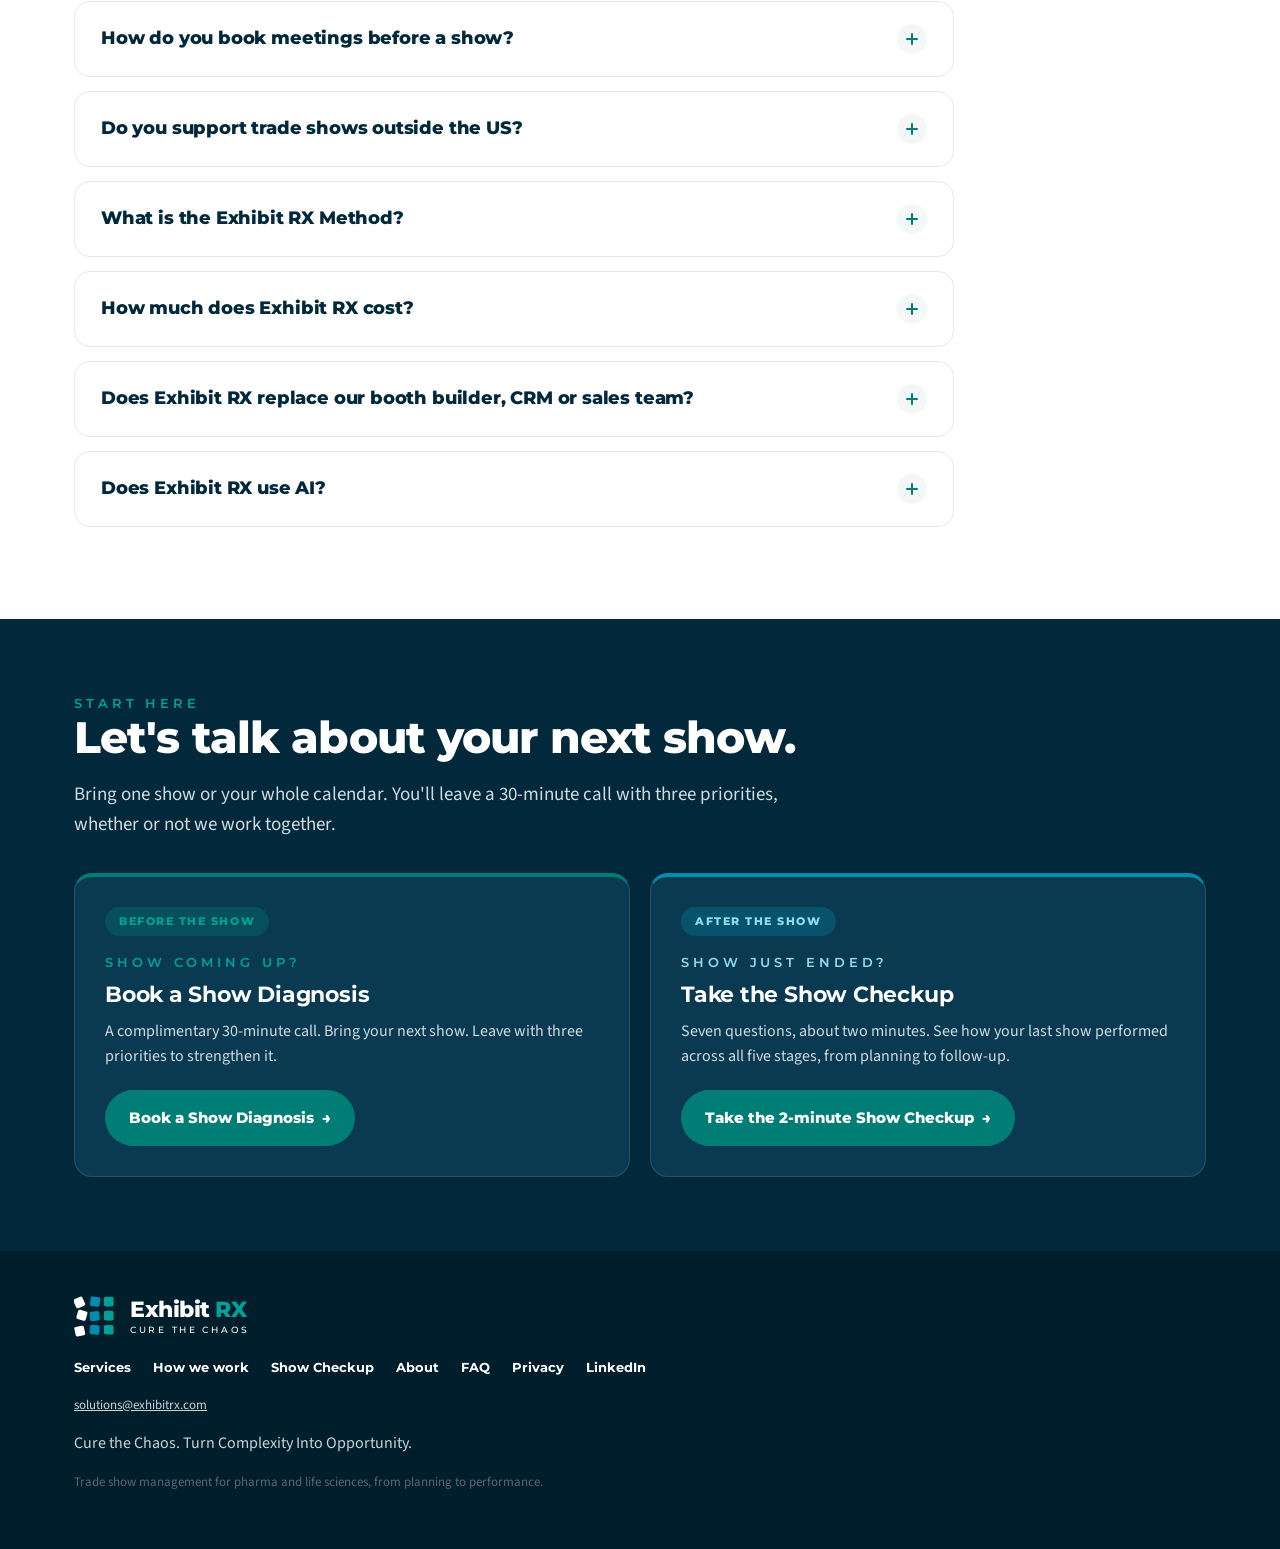
==== commit 67556d74: "After-show card goes to Show Checkup; remove free wording" ====
--- a/index.html
+++ b/index.html
@@ -33,7 +33,7 @@
     <rect x="68" y="68" width="22" height="22" rx="4" fill="#00A298"/>
   </symbol>
 </svg>
-<div class="topbar"><strong>Planning your 2027 shows?</strong> Start with a free Show Diagnosis. <a href="https://calendly.com/togarjohnson/exhibit-rx-discovery-call" target="_blank" rel="noopener">Book a call</a></div>
+<div class="topbar"><strong>Planning your 2027 shows?</strong> Start with a Show Diagnosis. <a href="https://calendly.com/togarjohnson/exhibit-rx-discovery-call" target="_blank" rel="noopener">Book a call</a></div>
 <nav class="nav"><div class="wrap navin">
   <a class="logo" href="index.html" style="color:var(--navy)"><svg width="40" height="40" aria-hidden="true"><use href="#erx-mark"/></svg><span>Exhibit <span style="color:var(--teal)">RX</span><span class="tag">Cure the Chaos</span></span></a>
   <div class="navlinks">
@@ -53,7 +53,7 @@
     <p>From planning to performance, Exhibit RX makes trade shows easier to manage and more valuable to your business.</p>
     <p class="hero-fit">For lean pharma, biotech, CDMO and life-science teams exhibiting several times a year.</p>
     <div class="hero-actions">
-      <a class="btn btn-primary" href="https://calendly.com/togarjohnson/exhibit-rx-discovery-call" target="_blank" rel="noopener">Book a free Show Diagnosis</a>
+      <a class="btn btn-primary" href="https://calendly.com/togarjohnson/exhibit-rx-discovery-call" target="_blank" rel="noopener">Book a Show Diagnosis</a>
       <a class="btn btn-outline" style="border-color:#fff;color:#fff" href="#solutions">Explore our services</a>
     </div>
     <p class="hero-alt">Or <a href="checkup.html">take the 2-minute Show Checkup</a>. No email needed.</p>
@@ -89,7 +89,7 @@
 
 <section class="section" id="solutions"><div class="wrap">
   <div class="head"><div class="eyebrow">Services</div><h2><span class="ln">One challenge. One show.</span> <span class="ln">Or your entire program.</span></h2><p>Three ways to work together. We'll scope the details with you.</p></div>
-  <div class="picker"><div class="pk-tabs" role="tablist" aria-label="Choose where you need help"><p class="pk-group">A focused first project</p><button type="button" class="pk-tab" role="tab" aria-selected="true" data-i="0"><span class="pk-num">01</span>Want qualified meetings booked before you arrive?</button><p class="pk-group">One show, start to finish</p><button type="button" class="pk-tab" role="tab" aria-selected="false" data-i="1"><span class="pk-num">02</span>Have a show coming up and need it to produce pipeline?</button><p class="pk-group">Your entire program</p><button type="button" class="pk-tab" role="tab" aria-selected="false" data-i="2"><span class="pk-num">03</span>Managing several exhibitions a year?</button></div><div class="pk-panels"><div class="pk-panel" role="tabpanel"><div class="eyebrow">A focused first project</div><h3>The Right Room by Exhibit RX</h3><p class="muted" style="font-size:18px">Qualified new-business meetings booked before show day, so your team arrives with the right conversations already on the calendar.</p><dl class="pk-dl"><dt>The challenge</dt><dd>Your team arrives hoping the right people walk by.</dd><dt>What we handle</dt><dd>Your target-account list, personalized outreach within each show's rules, meeting booking and calendar coordination, and a post-show follow-up email.</dd><dt>What you receive</dt><dd>A pre-show meeting tracker, a brief for each meeting and weekly progress updates.</dd><dt>How to start</dt><dd>Book a Show Diagnosis, ideally ten or more weeks before the show.</dd></dl><a class="btn btn-primary" href="https://calendly.com/togarjohnson/exhibit-rx-discovery-call" target="_blank" rel="noopener">Book a free Show Diagnosis</a></div><div class="pk-panel" role="tabpanel" hidden><div class="eyebrow">One show, start to finish</div><h3>RX Show 360</h3><p class="muted" style="font-size:18px">One show, from planning through follow-up and reporting. We work as your show team, alongside your sales, technical and marketing people.</p><dl class="pk-dl"><dt>The challenge</dt><dd>A show is coming, your team is stretched, and leadership wants to know what it produced.</dd><dt>What we handle</dt><dd>Commercial goals and target accounts, the show plan, pre-show meeting booking, team prep, lead capture and scoring, routing to named owners, and follow-up support. Booth and vendor coordination as scoped.</dd><dt>What you receive</dt><dd>A pre-show meeting tracker, a show-day lead log, a post-show executive summary and 30, 60 and 90-day reports.</dd><dt>How to start</dt><dd>Book a Show Diagnosis. Show less than eight weeks out? We can run a compressed plan.</dd></dl><a class="btn btn-primary" href="https://calendly.com/togarjohnson/exhibit-rx-discovery-call" target="_blank" rel="noopener">Book a free Show Diagnosis</a></div><div class="pk-panel" role="tabpanel" hidden><div class="eyebrow">Your entire program</div><h3>RX Continuum</h3><p class="muted" style="font-size:18px">Your show calendar run as one program, so every show gets better than the last.</p><dl class="pk-dl"><dt>The challenge</dt><dd>Every show is planned from scratch, and no one can compare one to the next.</dd><dt>What we handle</dt><dd>Quarterly reviews of your whole show program, setup that carries from show to show, annual planning and budgets, and the full RX Show 360 on every show.</dd><dt>What you receive</dt><dd>One plan across your calendar, quarterly portfolio reviews and results leadership can compare show to show.</dd><dt>Who it helps</dt><dd>Companies exhibiting at roughly 4 to 15 or more shows a year.</dd></dl><a class="btn btn-primary" href="https://calendly.com/togarjohnson/exhibit-rx-discovery-call" target="_blank" rel="noopener">Book a free Show Diagnosis</a></div></div></div>
+  <div class="picker"><div class="pk-tabs" role="tablist" aria-label="Choose where you need help"><p class="pk-group">A focused first project</p><button type="button" class="pk-tab" role="tab" aria-selected="true" data-i="0"><span class="pk-num">01</span>Want qualified meetings booked before you arrive?</button><p class="pk-group">One show, start to finish</p><button type="button" class="pk-tab" role="tab" aria-selected="false" data-i="1"><span class="pk-num">02</span>Have a show coming up and need it to produce pipeline?</button><p class="pk-group">Your entire program</p><button type="button" class="pk-tab" role="tab" aria-selected="false" data-i="2"><span class="pk-num">03</span>Managing several exhibitions a year?</button></div><div class="pk-panels"><div class="pk-panel" role="tabpanel"><div class="eyebrow">A focused first project</div><h3>The Right Room by Exhibit RX</h3><p class="muted" style="font-size:18px">Qualified new-business meetings booked before show day, so your team arrives with the right conversations already on the calendar.</p><dl class="pk-dl"><dt>The challenge</dt><dd>Your team arrives hoping the right people walk by.</dd><dt>What we handle</dt><dd>Your target-account list, personalized outreach within each show's rules, meeting booking and calendar coordination, and a post-show follow-up email.</dd><dt>What you receive</dt><dd>A pre-show meeting tracker, a brief for each meeting and weekly progress updates.</dd><dt>How to start</dt><dd>Book a Show Diagnosis, ideally ten or more weeks before the show.</dd></dl><a class="btn btn-primary" href="https://calendly.com/togarjohnson/exhibit-rx-discovery-call" target="_blank" rel="noopener">Book a Show Diagnosis</a></div><div class="pk-panel" role="tabpanel" hidden><div class="eyebrow">One show, start to finish</div><h3>RX Show 360</h3><p class="muted" style="font-size:18px">One show, from planning through follow-up and reporting. We work as your show team, alongside your sales, technical and marketing people.</p><dl class="pk-dl"><dt>The challenge</dt><dd>A show is coming, your team is stretched, and leadership wants to know what it produced.</dd><dt>What we handle</dt><dd>Commercial goals and target accounts, the show plan, pre-show meeting booking, team prep, lead capture and scoring, routing to named owners, and follow-up support. Booth and vendor coordination as scoped.</dd><dt>What you receive</dt><dd>A pre-show meeting tracker, a show-day lead log, a post-show executive summary and 30, 60 and 90-day reports.</dd><dt>How to start</dt><dd>Book a Show Diagnosis. Show less than eight weeks out? We can run a compressed plan.</dd></dl><a class="btn btn-primary" href="https://calendly.com/togarjohnson/exhibit-rx-discovery-call" target="_blank" rel="noopener">Book a Show Diagnosis</a></div><div class="pk-panel" role="tabpanel" hidden><div class="eyebrow">Your entire program</div><h3>RX Continuum</h3><p class="muted" style="font-size:18px">Your show calendar run as one program, so every show gets better than the last.</p><dl class="pk-dl"><dt>The challenge</dt><dd>Every show is planned from scratch, and no one can compare one to the next.</dd><dt>What we handle</dt><dd>Quarterly reviews of your whole show program, setup that carries from show to show, annual planning and budgets, and the full RX Show 360 on every show.</dd><dt>What you receive</dt><dd>One plan across your calendar, quarterly portfolio reviews and results leadership can compare show to show.</dd><dt>Who it helps</dt><dd>Companies exhibiting at roughly 4 to 15 or more shows a year.</dd></dl><a class="btn btn-primary" href="https://calendly.com/togarjohnson/exhibit-rx-discovery-call" target="_blank" rel="noopener">Book a Show Diagnosis</a></div></div></div>
   <p class="muted" style="margin-top:22px">Need vendor coordination, a late start or help with leads from a show we didn't run? We scope add-ons to fit. <a href="https://calendly.com/togarjohnson/exhibit-rx-discovery-call" target="_blank" rel="noopener" style="color:var(--teal2);font-weight:700">Start with a Show Diagnosis &rarr;</a></p>
 </div></section>
 
@@ -140,7 +140,7 @@
         <div class="pc-bar"><span>Opportunities today</span><span class="pc-track now"><i id="pc-b1" style="width:55%"></i></span><span id="pc-n1">6</span></div>
         <div class="pc-bar"><span>With 48-hour follow-up</span><span class="pc-track"><i id="pc-b2" style="width:100%"></i></span><span id="pc-n2">11</span></div>
       </div>
-      <a class="btn btn-primary" href="https://calendly.com/togarjohnson/exhibit-rx-discovery-call" target="_blank" rel="noopener">Book a free Show Diagnosis</a>
+      <a class="btn btn-primary" href="https://calendly.com/togarjohnson/exhibit-rx-discovery-call" target="_blank" rel="noopener">Book a Show Diagnosis</a>
       <p class="pc-note">Illustrative estimate, not a forecast. Assumes 30% of booth conversations are qualified, and that qualified leads followed up within 48 hours become opportunities 20% of the time versus 5% when follow-up is late.</p>
     </div>
   </div>
@@ -164,7 +164,7 @@
       </div>
       <h3>Show Checkup report</h3><p class="pk-group" style="margin:0 0 6px">Prescribe</p>
       <p class="muted">Where your program leaks, and what to fix first.</p>
-      <a class="wyg-link" href="checkup.html">Try it free &rarr;</a>
+      <a class="wyg-link" href="checkup.html">Take the Checkup &rarr;</a>
     </article>
     <article class="wyg-card">
       <span class="wyg-tag">Sample</span>
@@ -257,8 +257,8 @@
     <div class="faq-item"><h3>Do you guarantee meetings or leads?</h3><p>No. Results depend on your audience, offer and timing. We agree measures of success up front and report against them, so you always see progress.</p></div>
     <div class="faq-item"><h3>How do you book meetings before a show?</h3><p>We work within each event's rules and the access you have. We don't share event logins, pull restricted attendee data or send automated mass outreach. You see exactly what's happening every week.</p></div>
     <div class="faq-item"><h3>Do you support trade shows outside the US?</h3><p>Yes. We support pharma and life-science teams at shows in Europe, the US and beyond.</p></div>
-    <div class="faq-item"><h3>What is the Exhibit RX Method?</h3><p>Five stages we run for every show: Prescribe, Prepare, Perform, Prove and Progress. It starts by defining what success looks like and ends with a post-show health check and improvements that make the next show better.</p></div>
-    <div class="faq-item"><h3>How much does Exhibit RX cost?</h3><p>Every engagement is scoped to your shows and goals. Start with a free 30-minute Show Diagnosis. You'll leave with three priorities, and we'll share pricing. Founding clients get introductory pricing on a first engagement.</p></div>
+    <div class="faq-item"><h3>What is the Exhibit RX Method?</h3><p>Five stages we run for every show: Prescribe, Prepare, Perform, Prove and Progress. It starts by defining what success looks like and ends with a post-show review and improvements that make the next show better.</p></div>
+    <div class="faq-item"><h3>How much does Exhibit RX cost?</h3><p>Every engagement is scoped to your shows and goals. Start with a complimentary 30-minute Show Diagnosis. You'll leave with three priorities, and we'll share pricing. Founding clients get introductory pricing on a first engagement.</p></div>
     <div class="faq-item"><h3>Does Exhibit RX replace our booth builder, CRM or sales team?</h3><p>No. We work alongside your booth vendor, inside your CRM and with your sales and technical teams. Technical questions, pricing and product claims stay with your own people.</p></div>
     <div class="faq-item"><h3>Does Exhibit RX use AI?</h3><p>Yes, behind the scenes, to research accounts, draft outreach and turn booth notes into clean lead records faster. People make every call that matters: who to meet, which leads count and who owns the next step.</p></div>
   </div>
@@ -270,16 +270,16 @@
     <div class="door before">
       <span class="door-tag">Before the show</span>
       <div class="eyebrow">Show coming up?</div>
-      <h3>Book a free Show Diagnosis</h3>
+      <h3>Book a Show Diagnosis</h3>
       <p>A complimentary 30-minute call. Bring your next show. Leave with three priorities to strengthen it.</p>
-      <a class="btn btn-primary" href="https://calendly.com/togarjohnson/exhibit-rx-discovery-call" target="_blank" rel="noopener">Book a free Show Diagnosis</a>
+      <a class="btn btn-primary" href="https://calendly.com/togarjohnson/exhibit-rx-discovery-call" target="_blank" rel="noopener">Book a Show Diagnosis</a>
     </div>
     <div class="door after">
       <span class="door-tag">After the show</span>
       <div class="eyebrow">Show just ended?</div>
-      <h3>Request a free Post-Show Health Check</h3>
-      <p>A free look at what happened, what needs action and what should happen next, while the event is still fresh. Booked through the same free call as the Show Diagnosis.</p>
-      <a class="btn btn-primary" href="https://calendly.com/togarjohnson/exhibit-rx-discovery-call" target="_blank" rel="noopener">Book a free call</a>
+      <h3>Take the Show Checkup</h3>
+      <p>Seven questions, about two minutes. See how your last show performed across all five stages, from planning to follow-up.</p>
+      <a class="btn btn-primary" href="checkup.html">Take the 2-minute Show Checkup</a>
     </div>
   </div>
 </div></section>
@@ -351,7 +351,7 @@
         "name": "What is the Exhibit RX Method?",
         "acceptedAnswer": {
           "@type": "Answer",
-          "text": "Five stages we run for every show: Prescribe, Prepare, Perform, Prove and Progress. It starts by defining what success looks like and ends with a post-show health check and improvements that make the next show better."
+          "text": "Five stages we run for every show: Prescribe, Prepare, Perform, Prove and Progress. It starts by defining what success looks like and ends with a post-show review and improvements that make the next show better."
         }
       },
       {
@@ -359,7 +359,7 @@
         "name": "How much does Exhibit RX cost?",
         "acceptedAnswer": {
           "@type": "Answer",
-          "text": "Every engagement is scoped to your shows and goals. Start with a free 30-minute Show Diagnosis. You'll leave with three priorities, and we'll share pricing. Founding clients get introductory pricing on a first engagement."
+          "text": "Every engagement is scoped to your shows and goals. Start with a complimentary 30-minute Show Diagnosis. You'll leave with three priorities, and we'll share pricing. Founding clients get introductory pricing on a first engagement."
         }
       },
       {
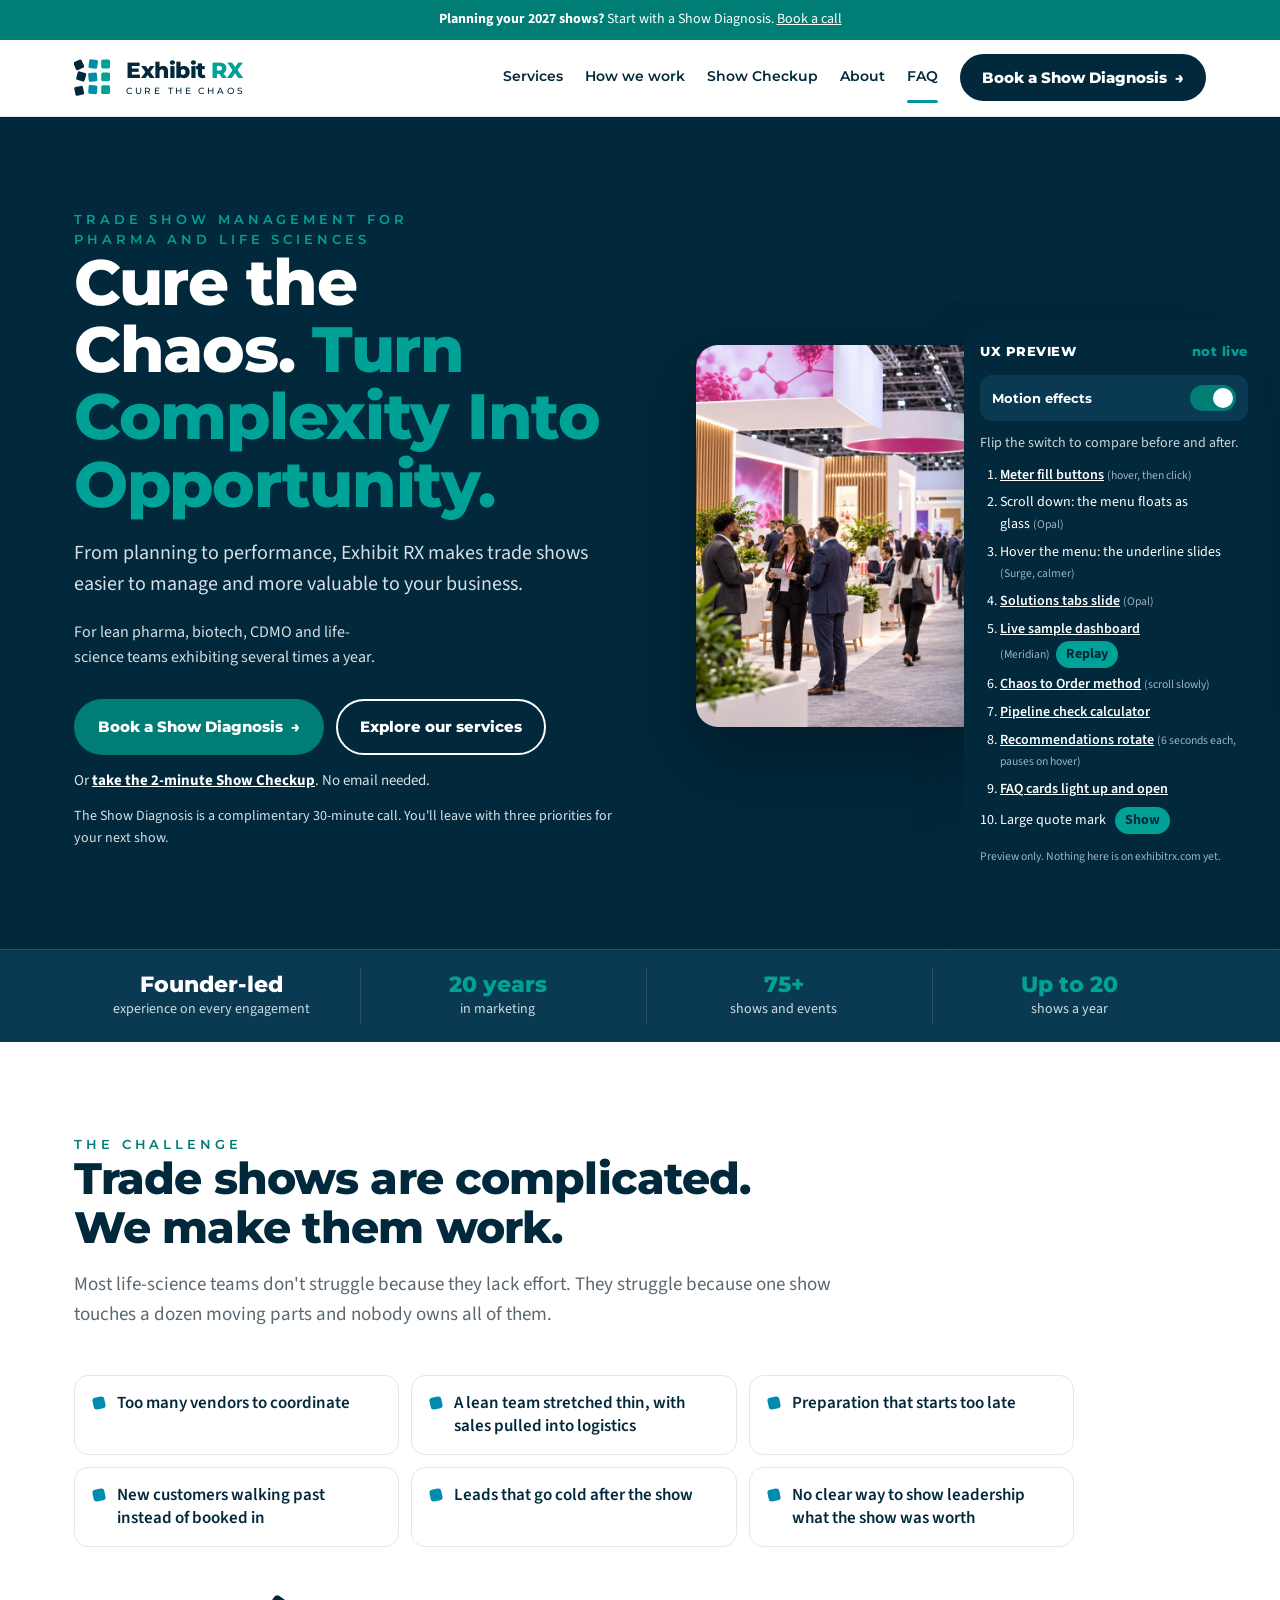
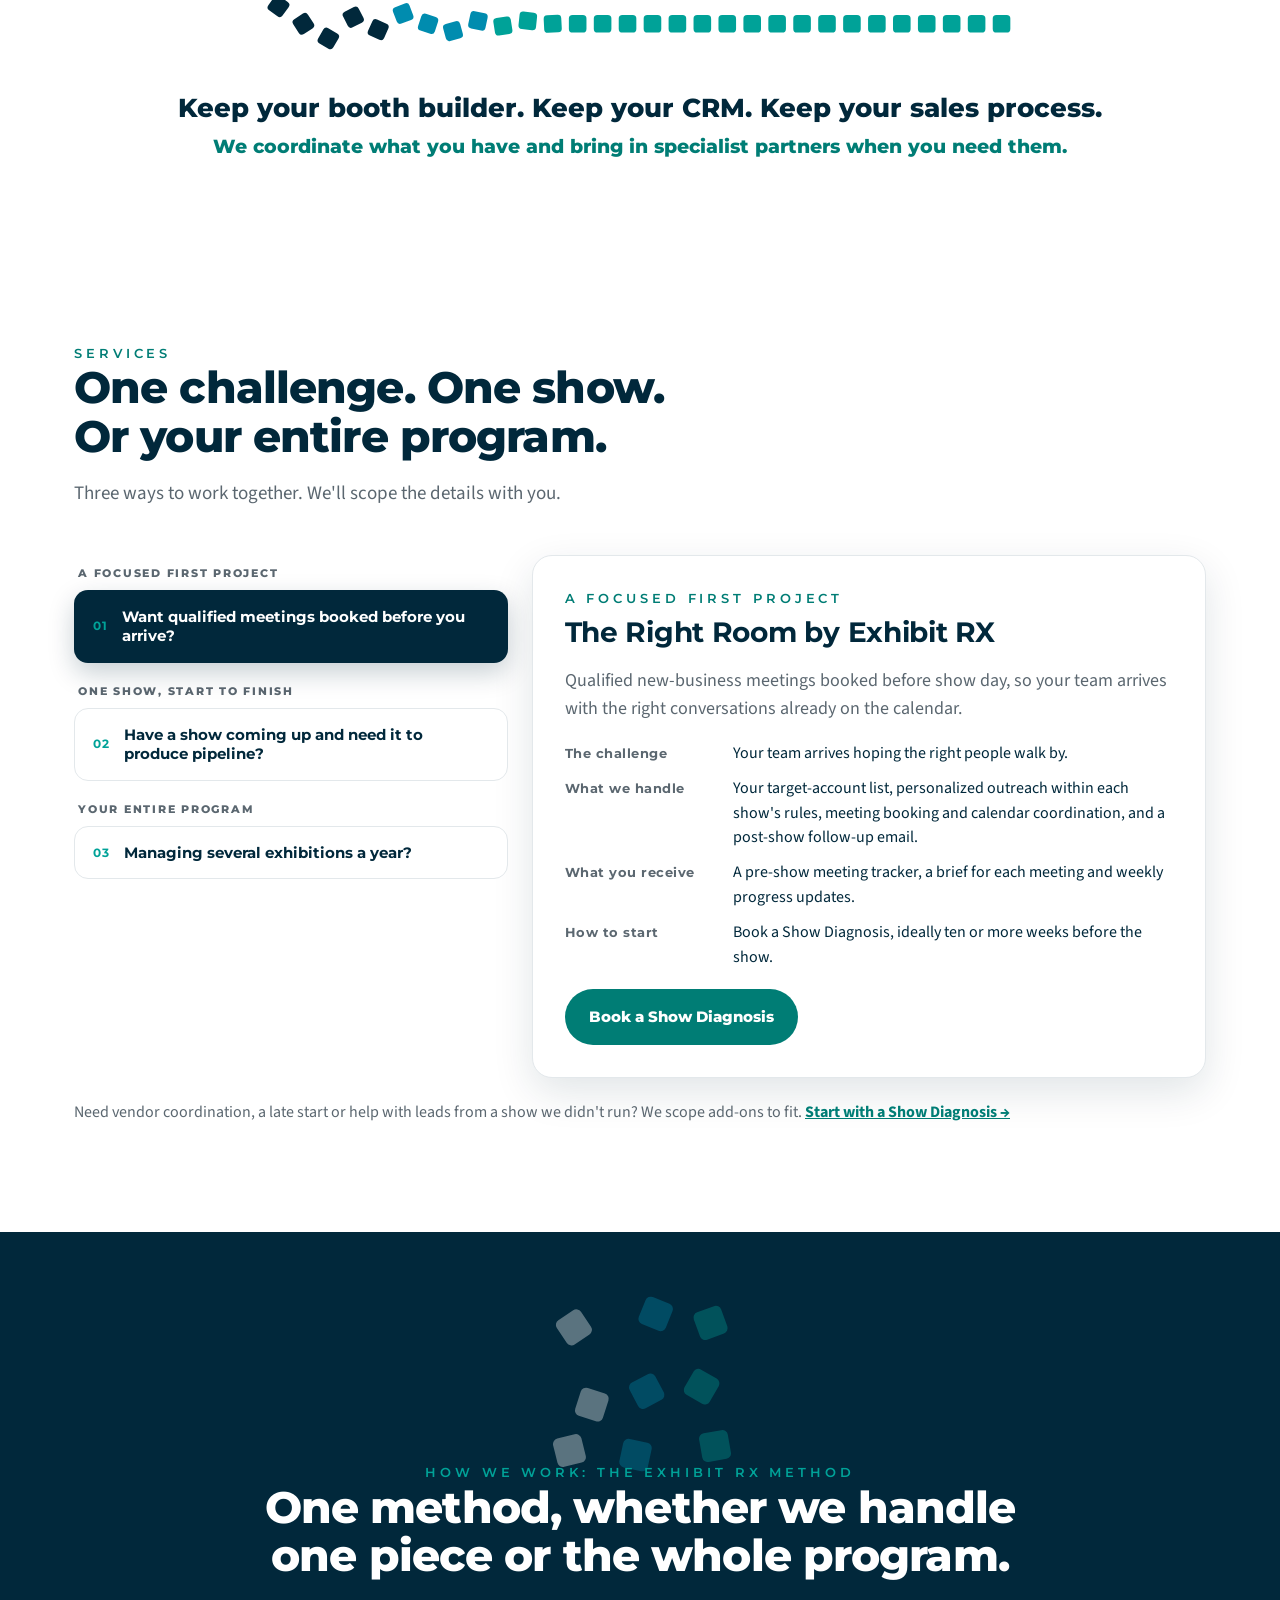
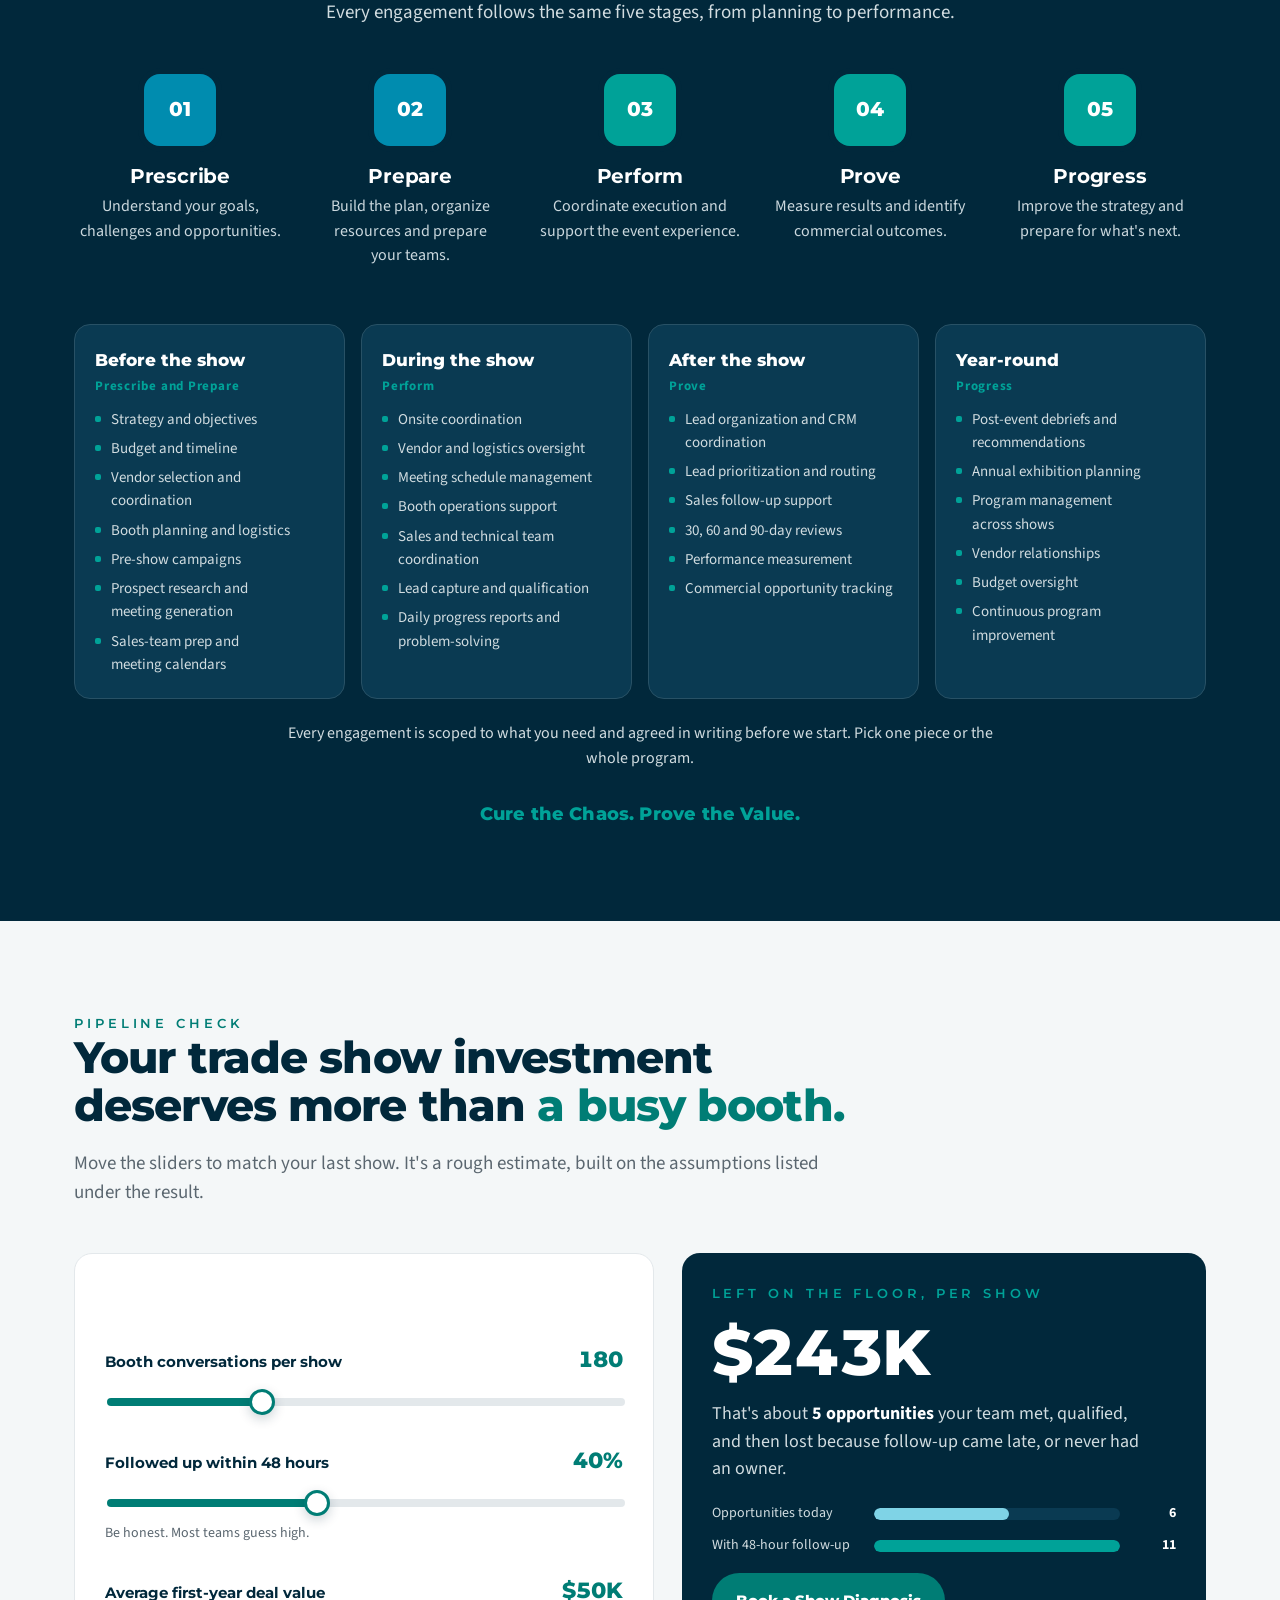
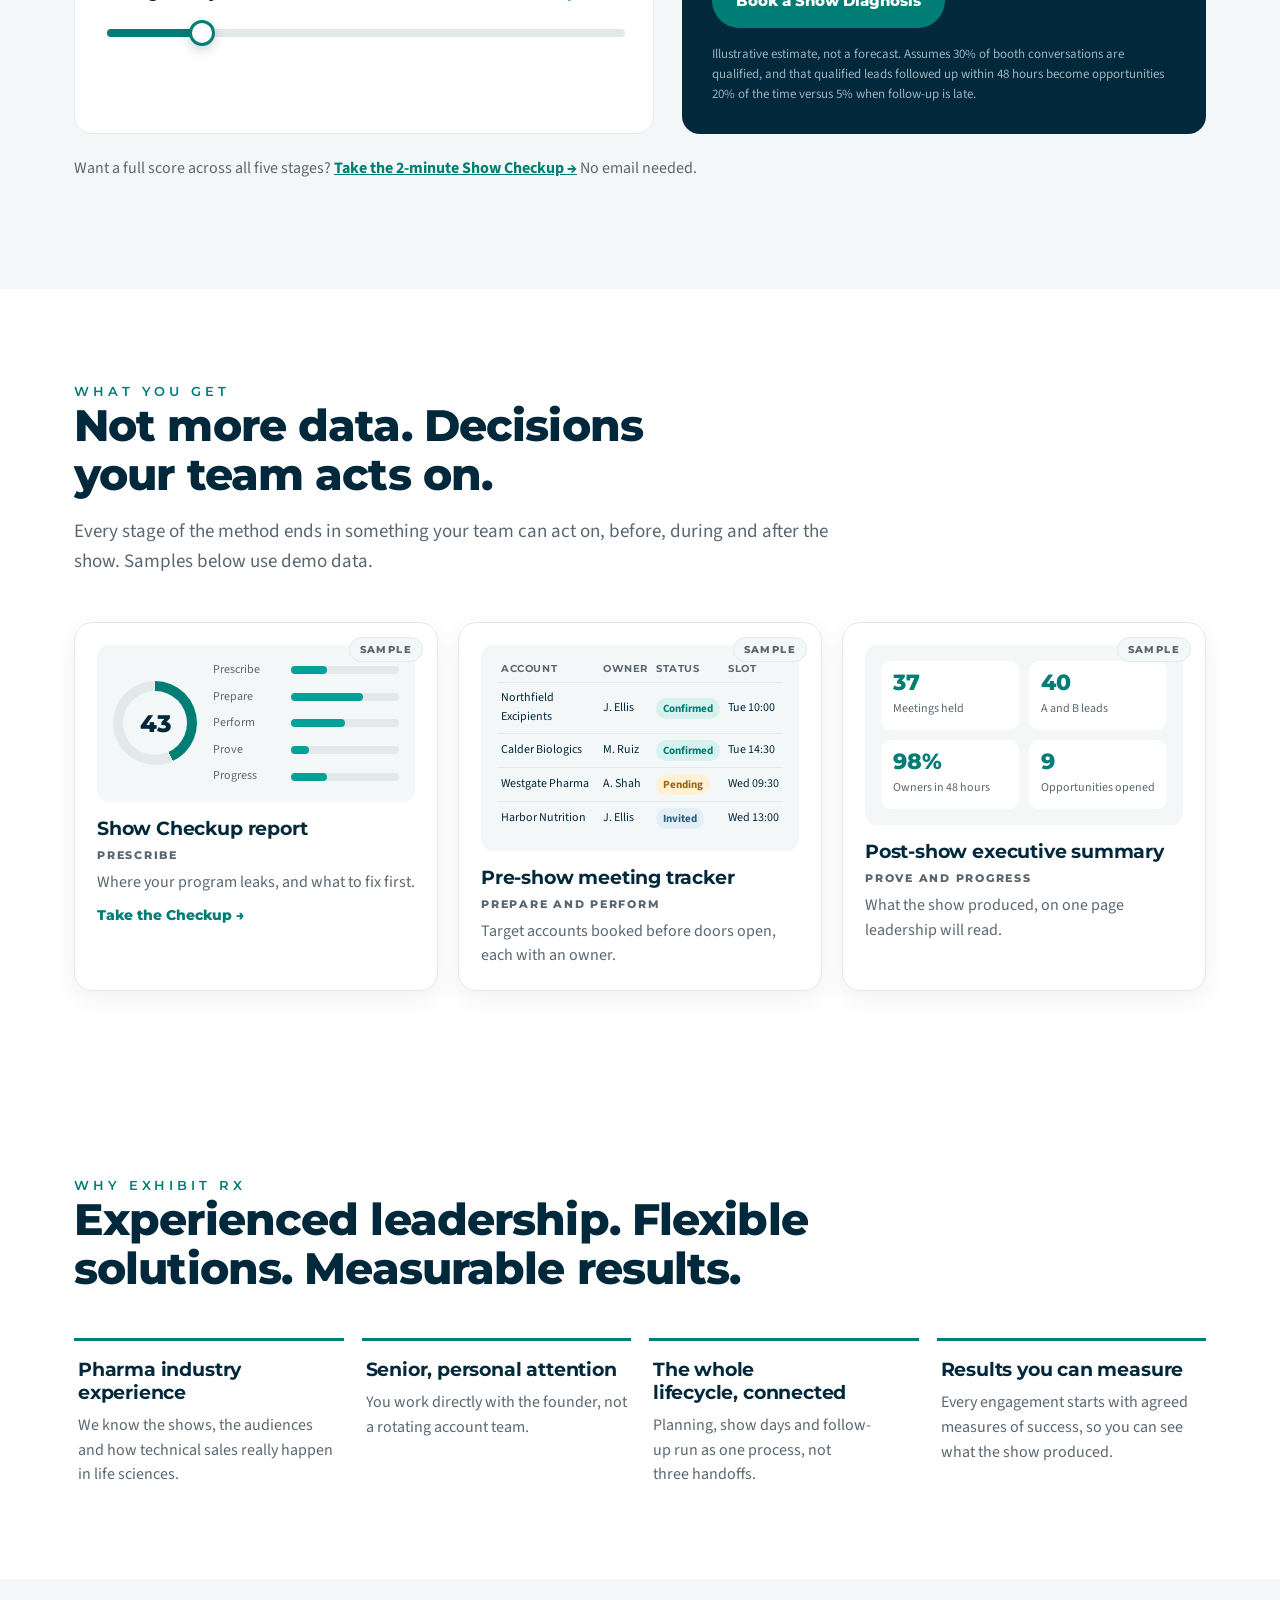
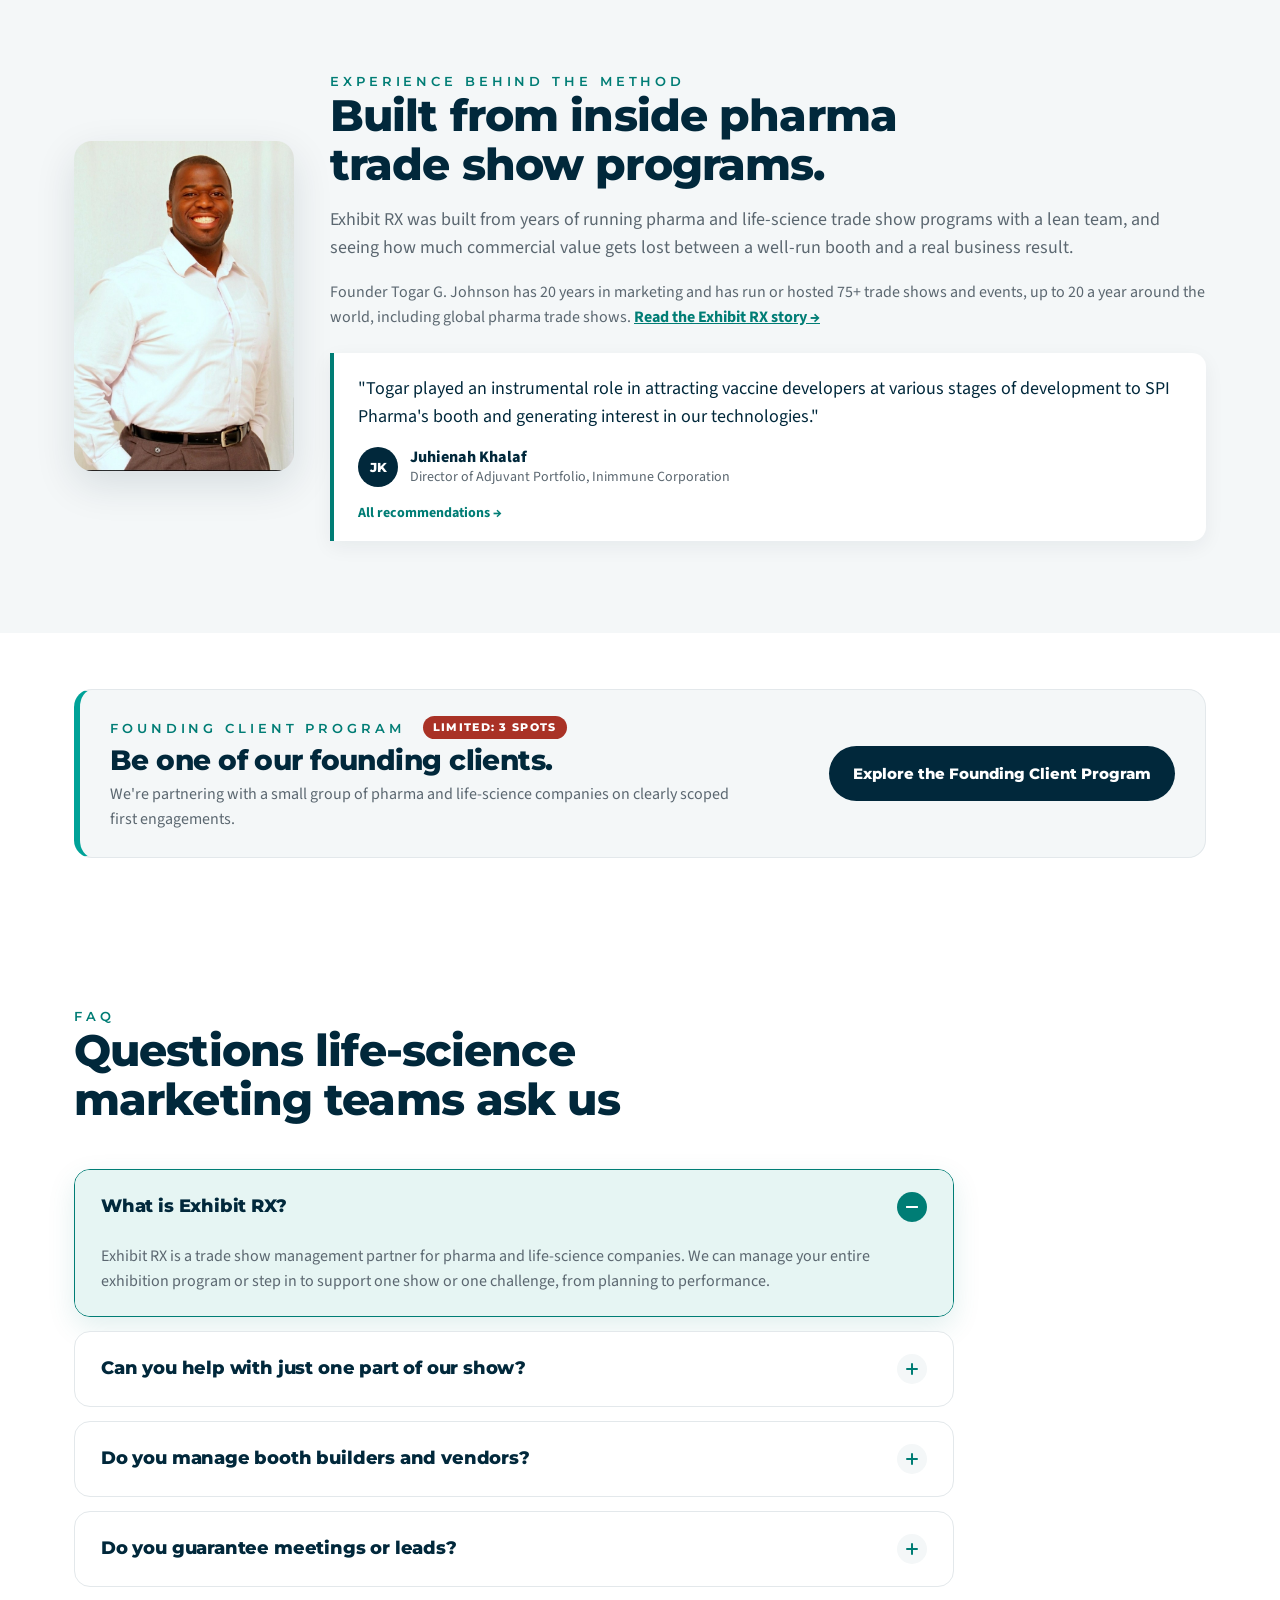
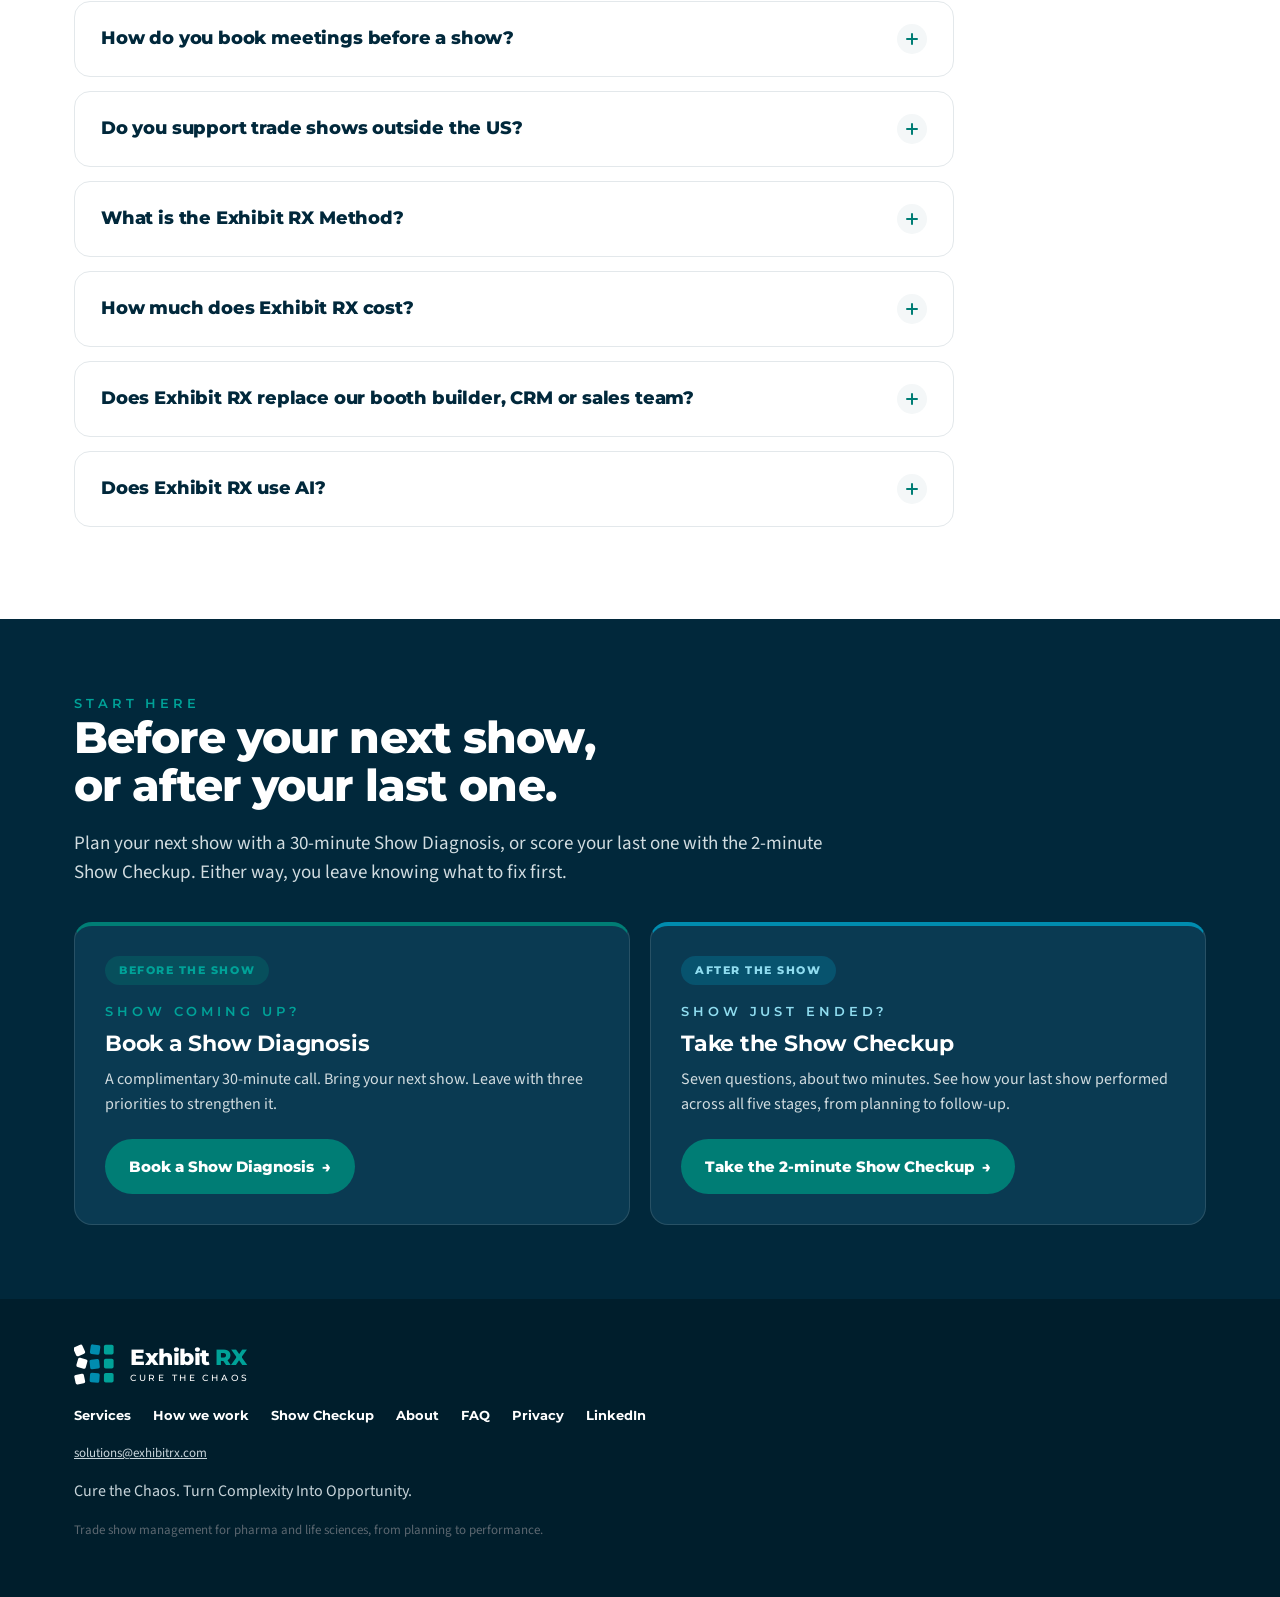
==== commit 70f55d7d: "Start here heading covers before and after the show" ====
--- a/index.html
+++ b/index.html
@@ -265,7 +265,7 @@
 </div></section>
 
 <section class="cta" id="audit"><div class="wrap">
-  <div class="head" style="margin-bottom:34px"><div class="eyebrow" style="color:var(--teal)">Start here</div><h2>Let's talk about your next show.</h2><p style="color:#D1DCE0">Bring one show or your whole calendar. You'll leave a 30-minute call with three priorities, whether or not we work together.</p></div>
+  <div class="head" style="margin-bottom:34px"><div class="eyebrow" style="color:var(--teal)">Start here</div><h2>Before your next show, or after your last one.</h2><p style="color:#D1DCE0">Plan your next show with a 30-minute Show Diagnosis, or score your last one with the 2-minute Show Checkup. Either way, you leave knowing what to fix first.</p></div>
   <div class="doors">
     <div class="door before">
       <span class="door-tag">Before the show</span>
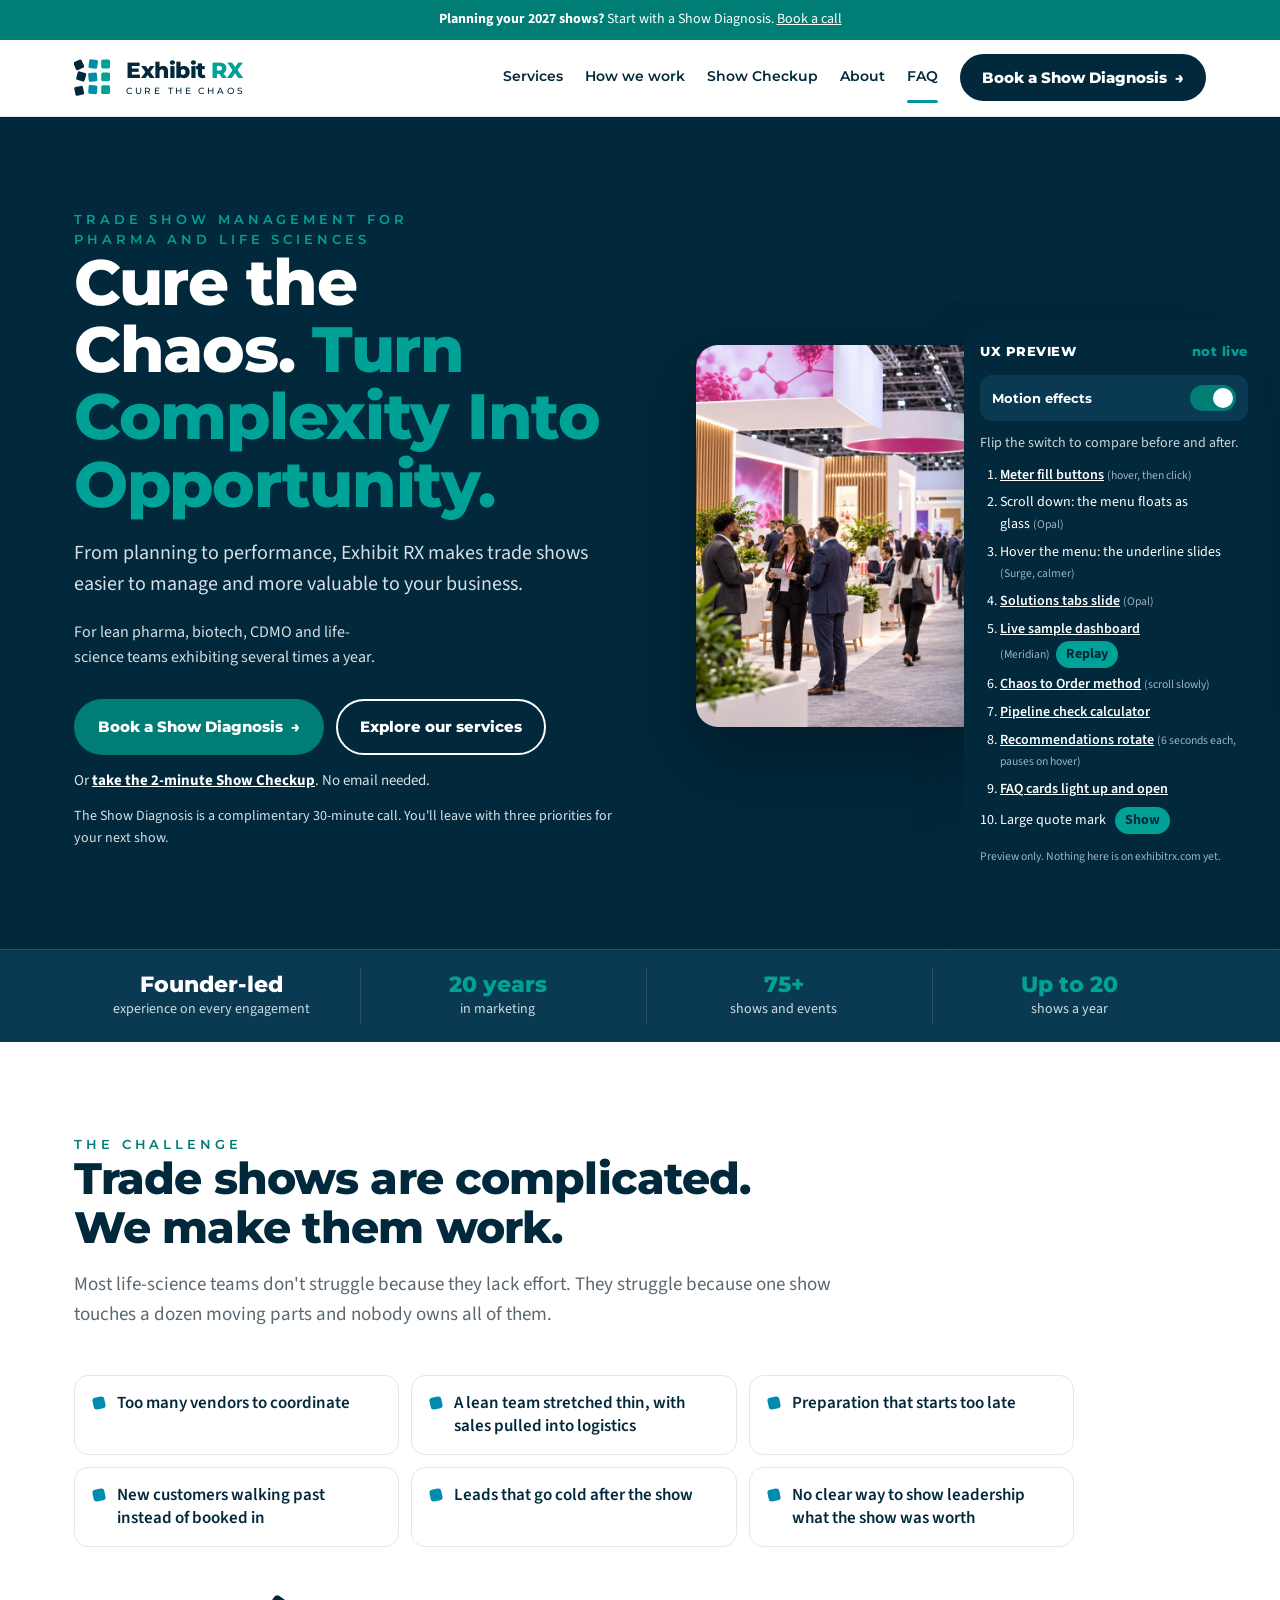
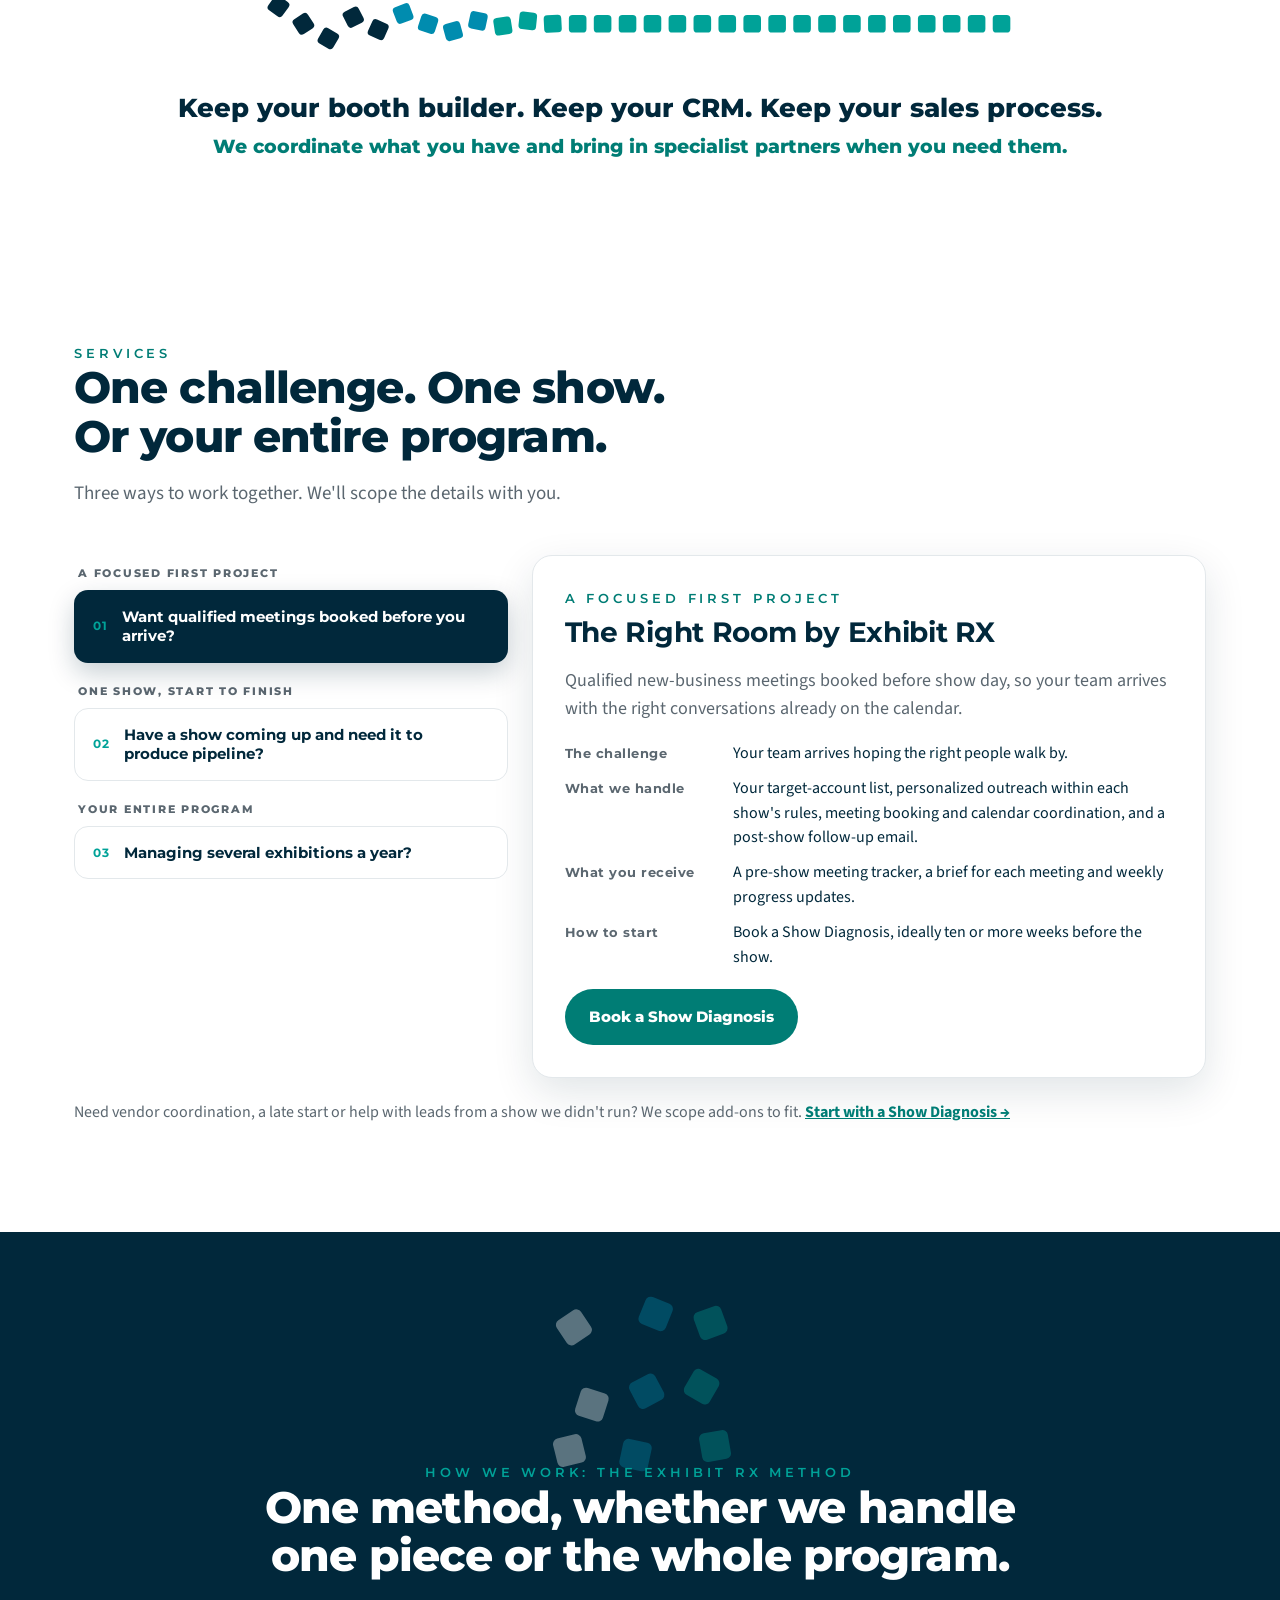
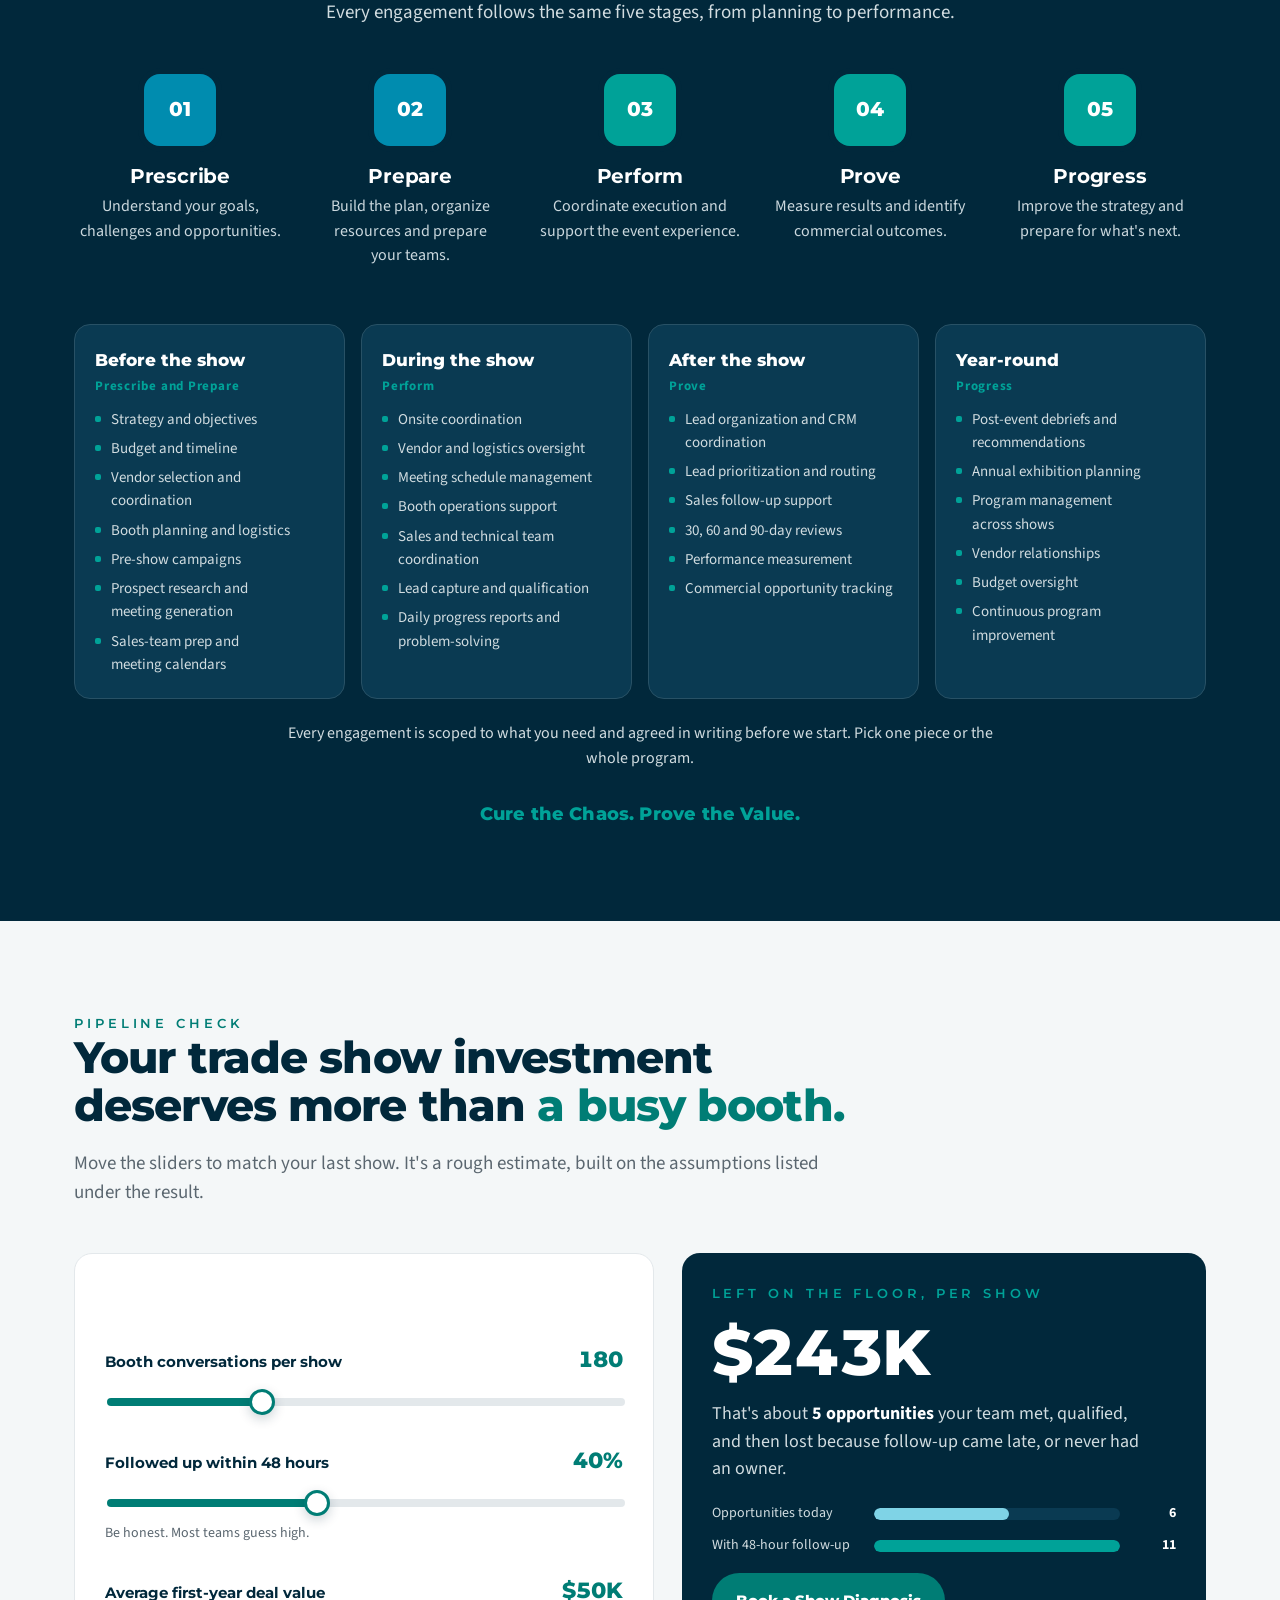
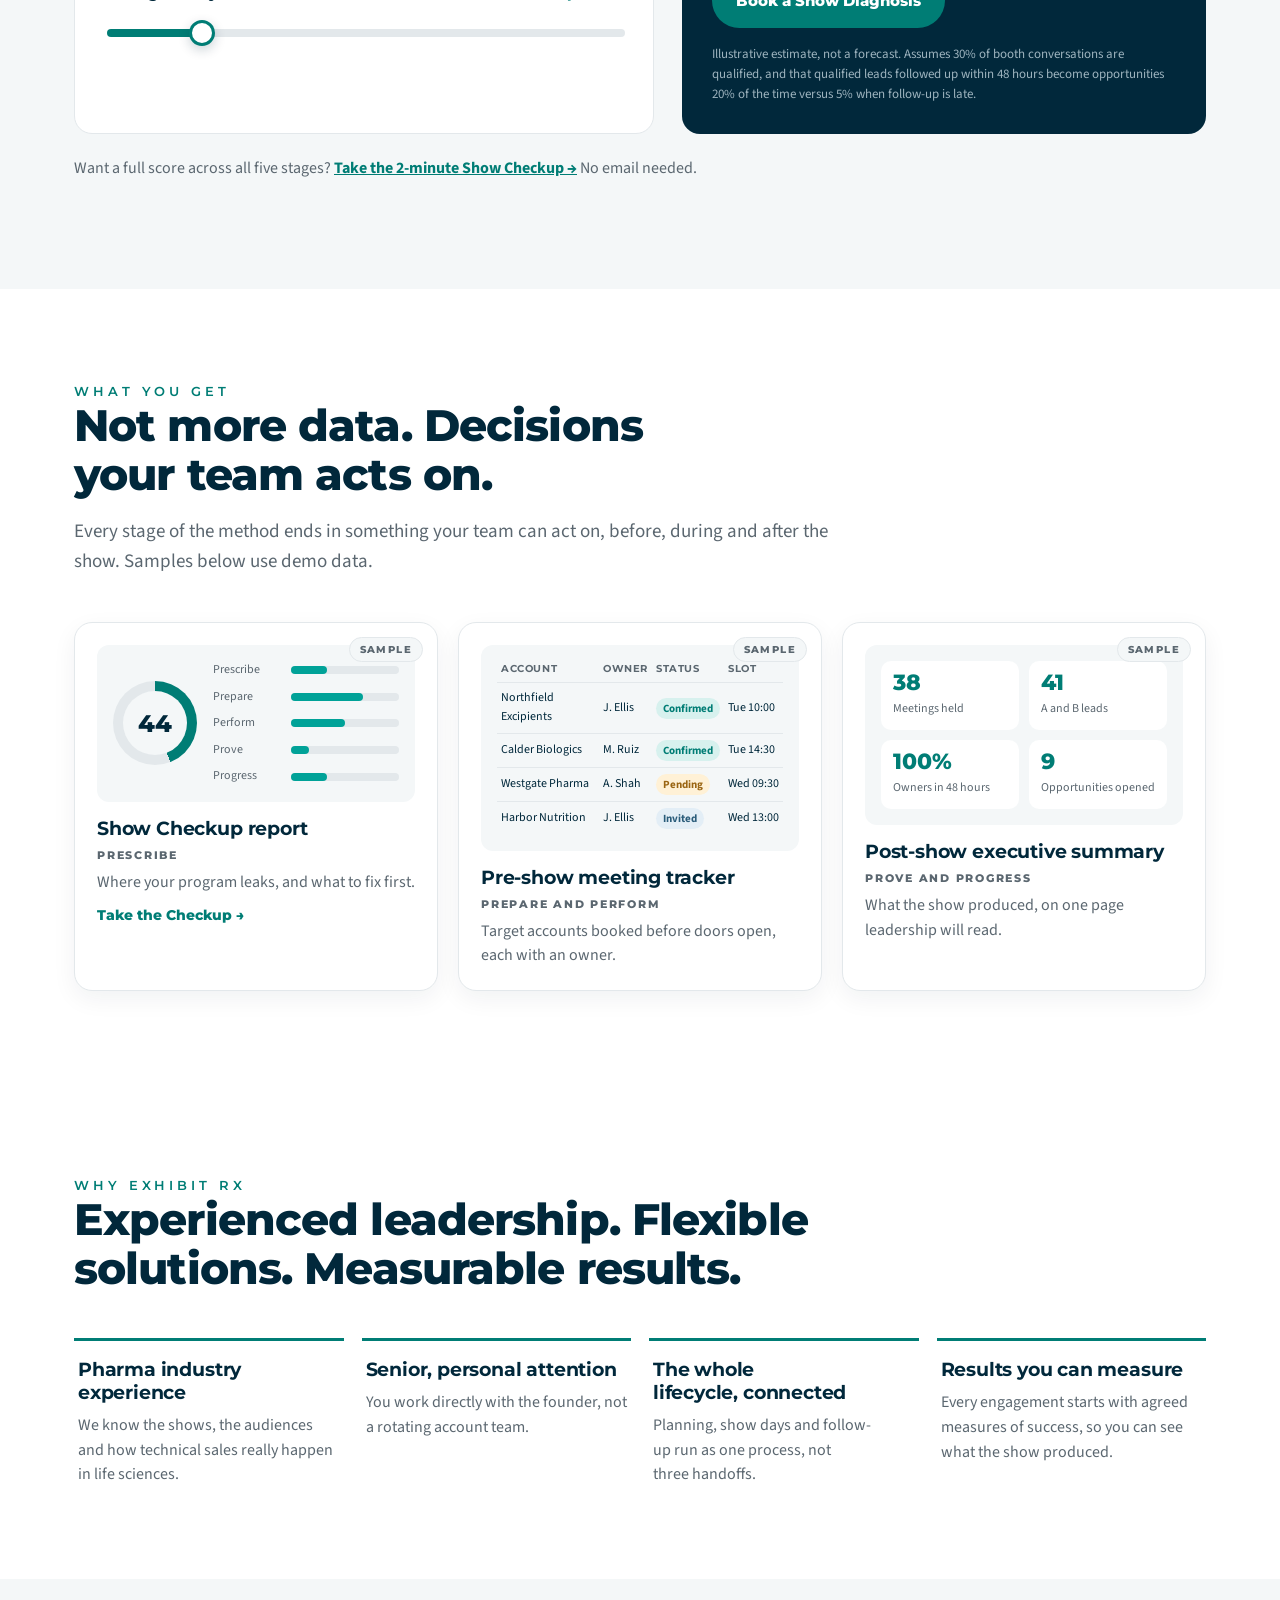
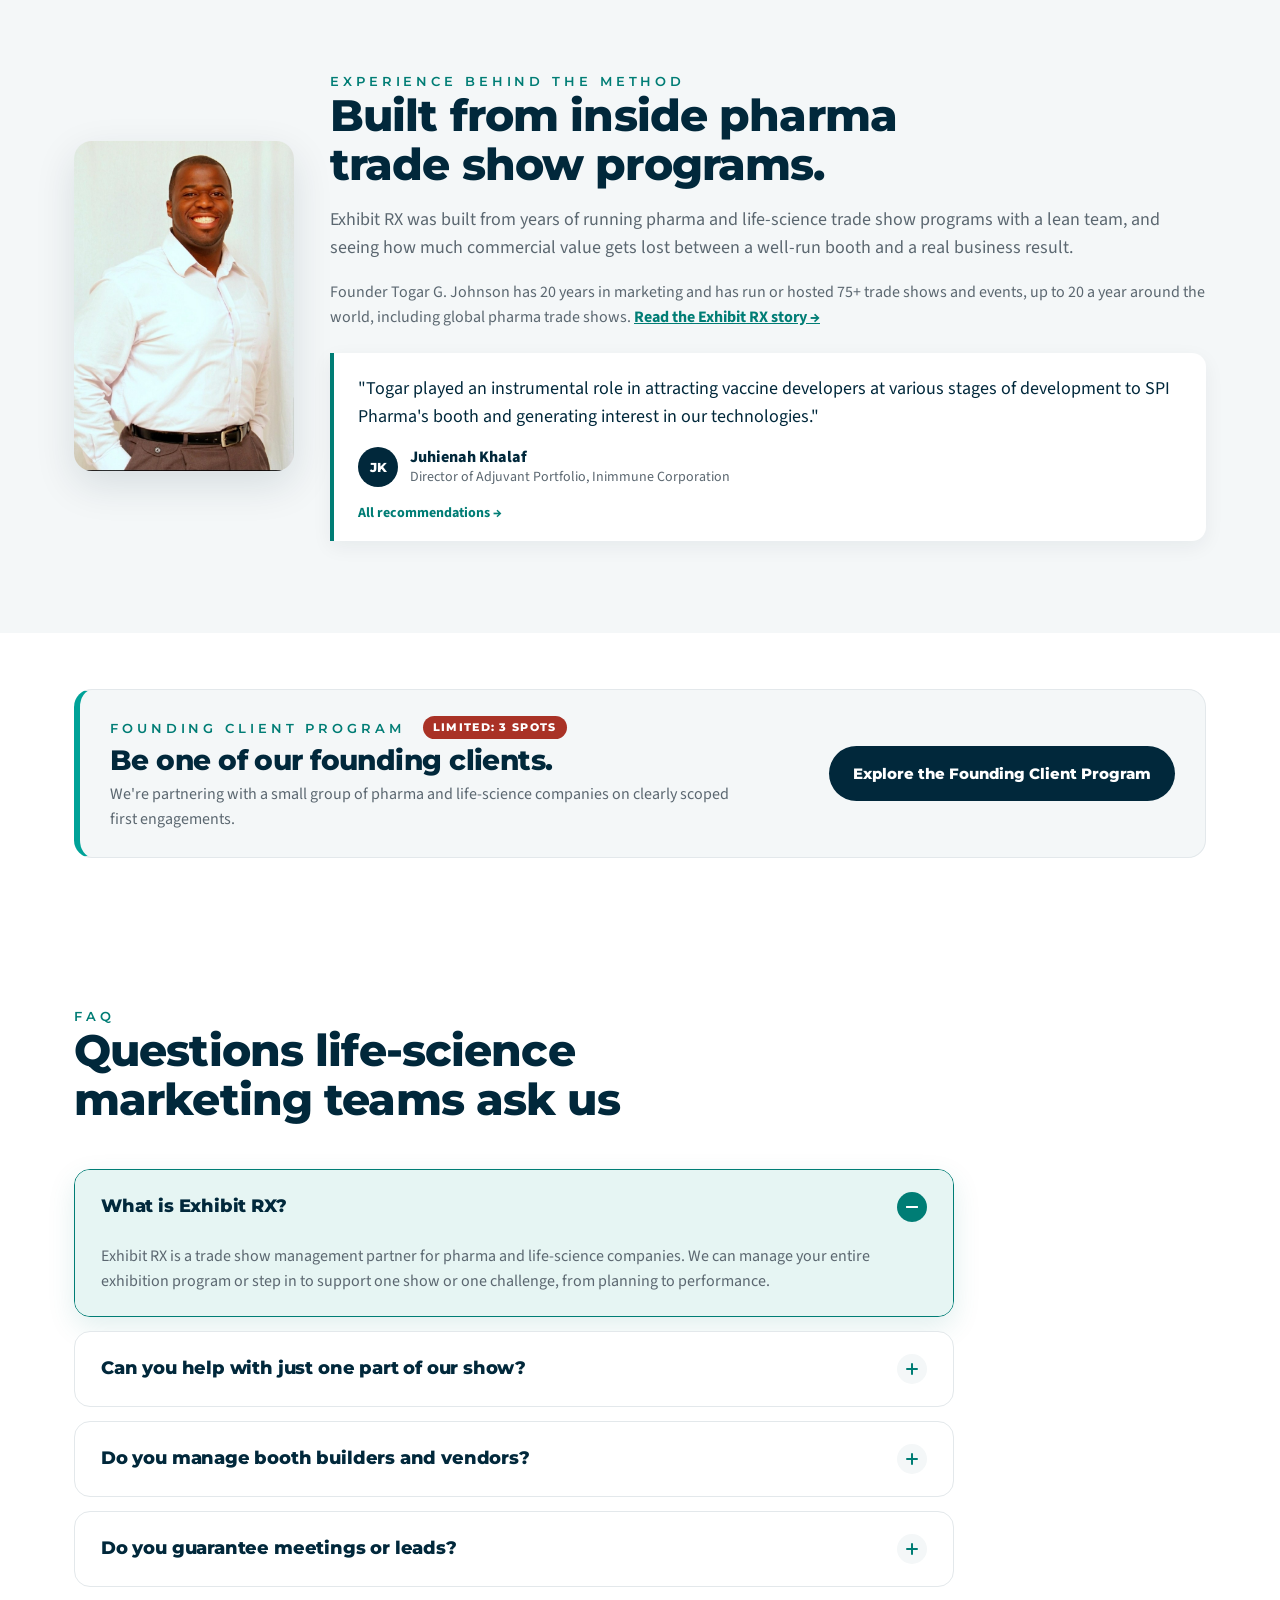
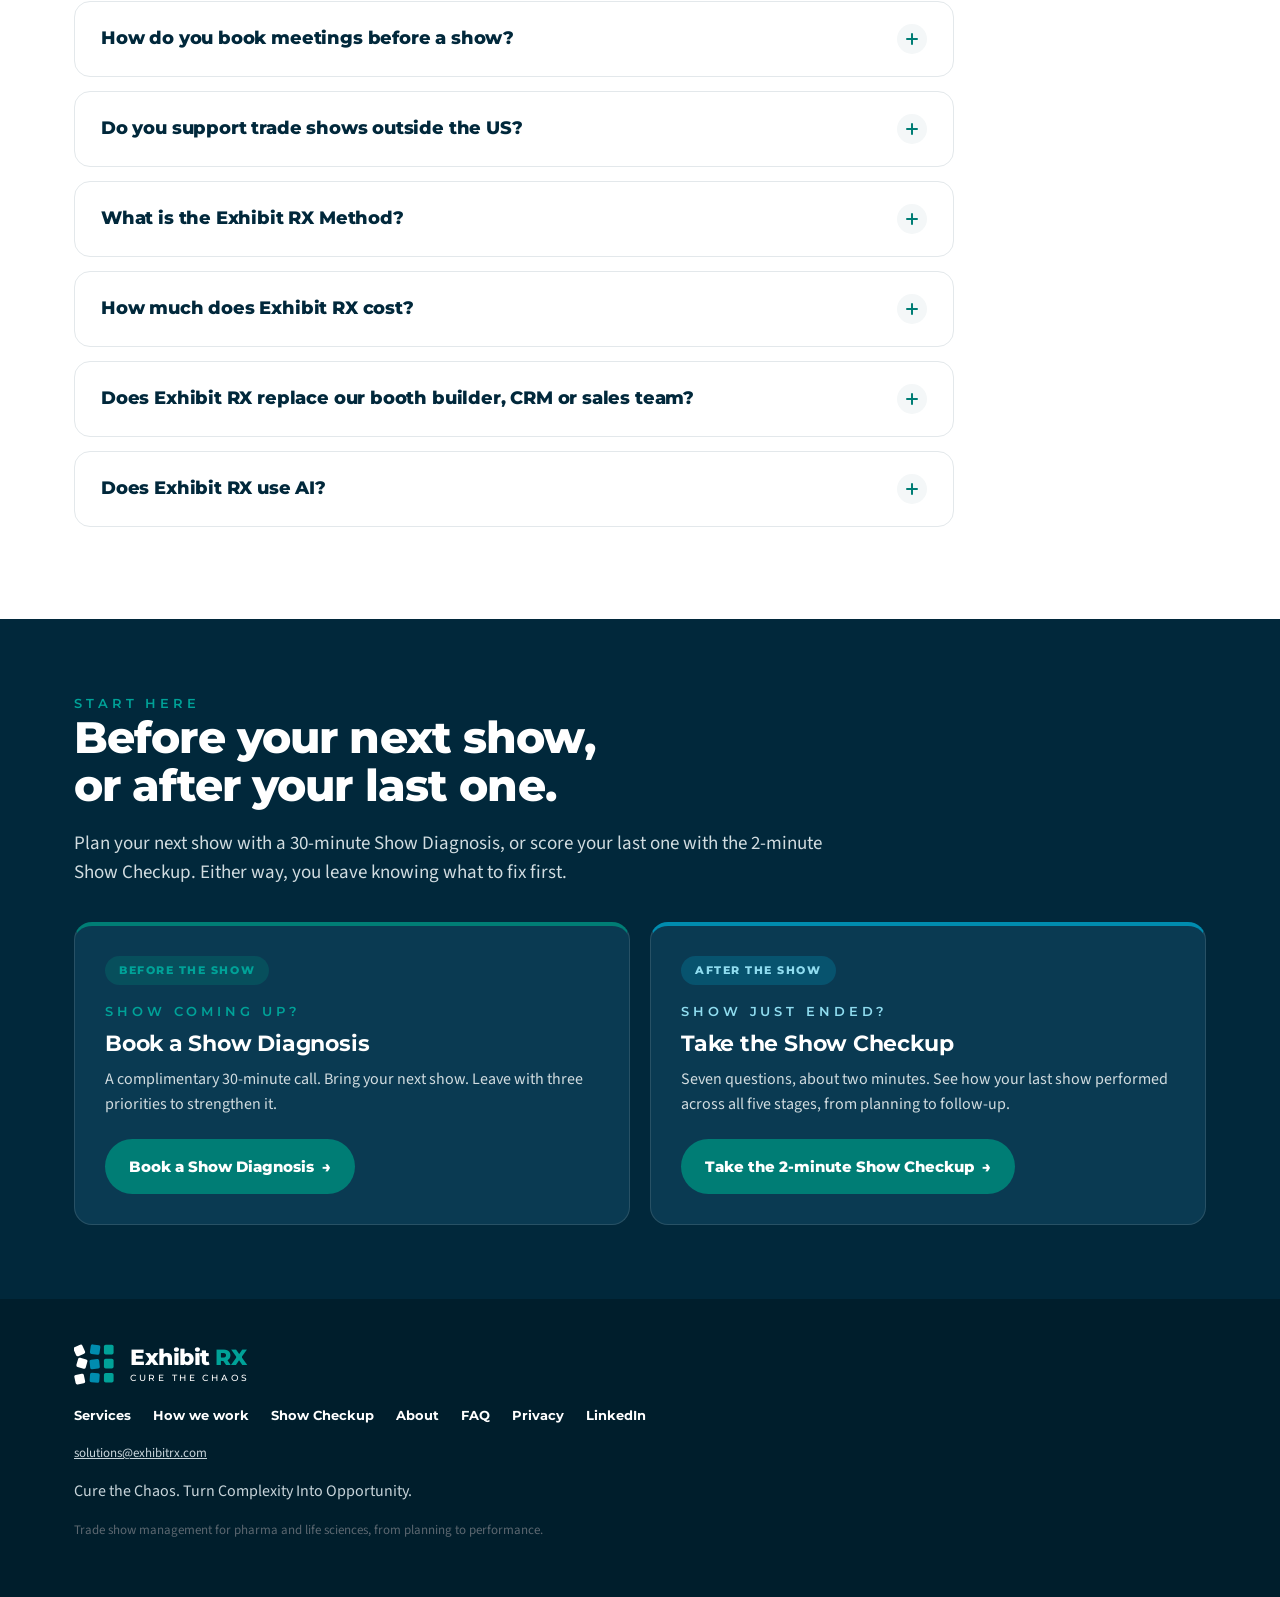
==== commit 8387af6a: "Add Google Analytics 4 tag (G-JRV4RDNP2F) to all pages Also list Google Analytics on the privacy pag" ====
--- a/index.html
+++ b/index.html
@@ -1,6 +1,14 @@
 <!doctype html>
 <html lang="en">
 <head>
+<!-- Google tag (gtag.js) -->
+<script async src="https://www.googletagmanager.com/gtag/js?id=G-JRV4RDNP2F"></script>
+<script>
+  window.dataLayer = window.dataLayer || [];
+  function gtag(){dataLayer.push(arguments);}
+  gtag('js', new Date());
+  gtag('config', 'G-JRV4RDNP2F');
+</script>
 <meta charset="utf-8" />
 <meta name="viewport" content="width=device-width, initial-scale=1" />
 <title>Exhibit RX | Trade Show Management for Pharma and Life Sciences</title>
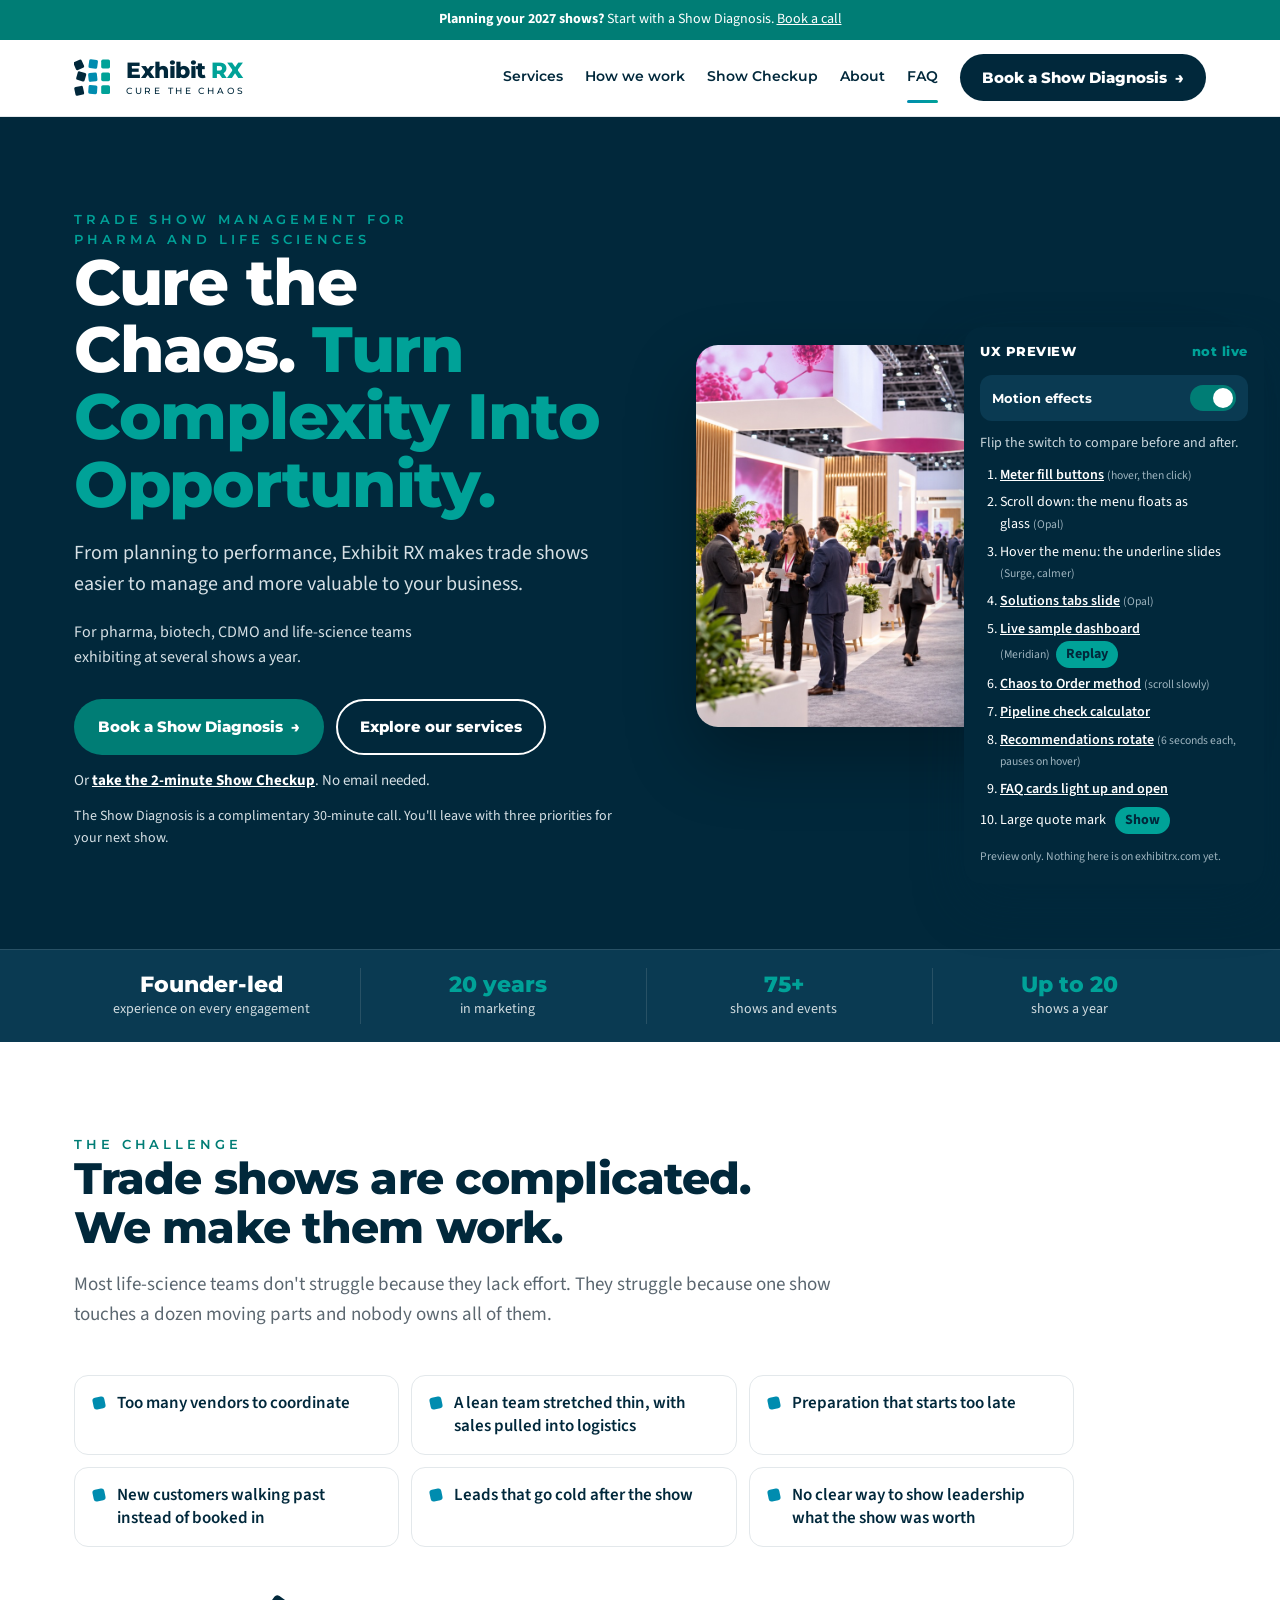
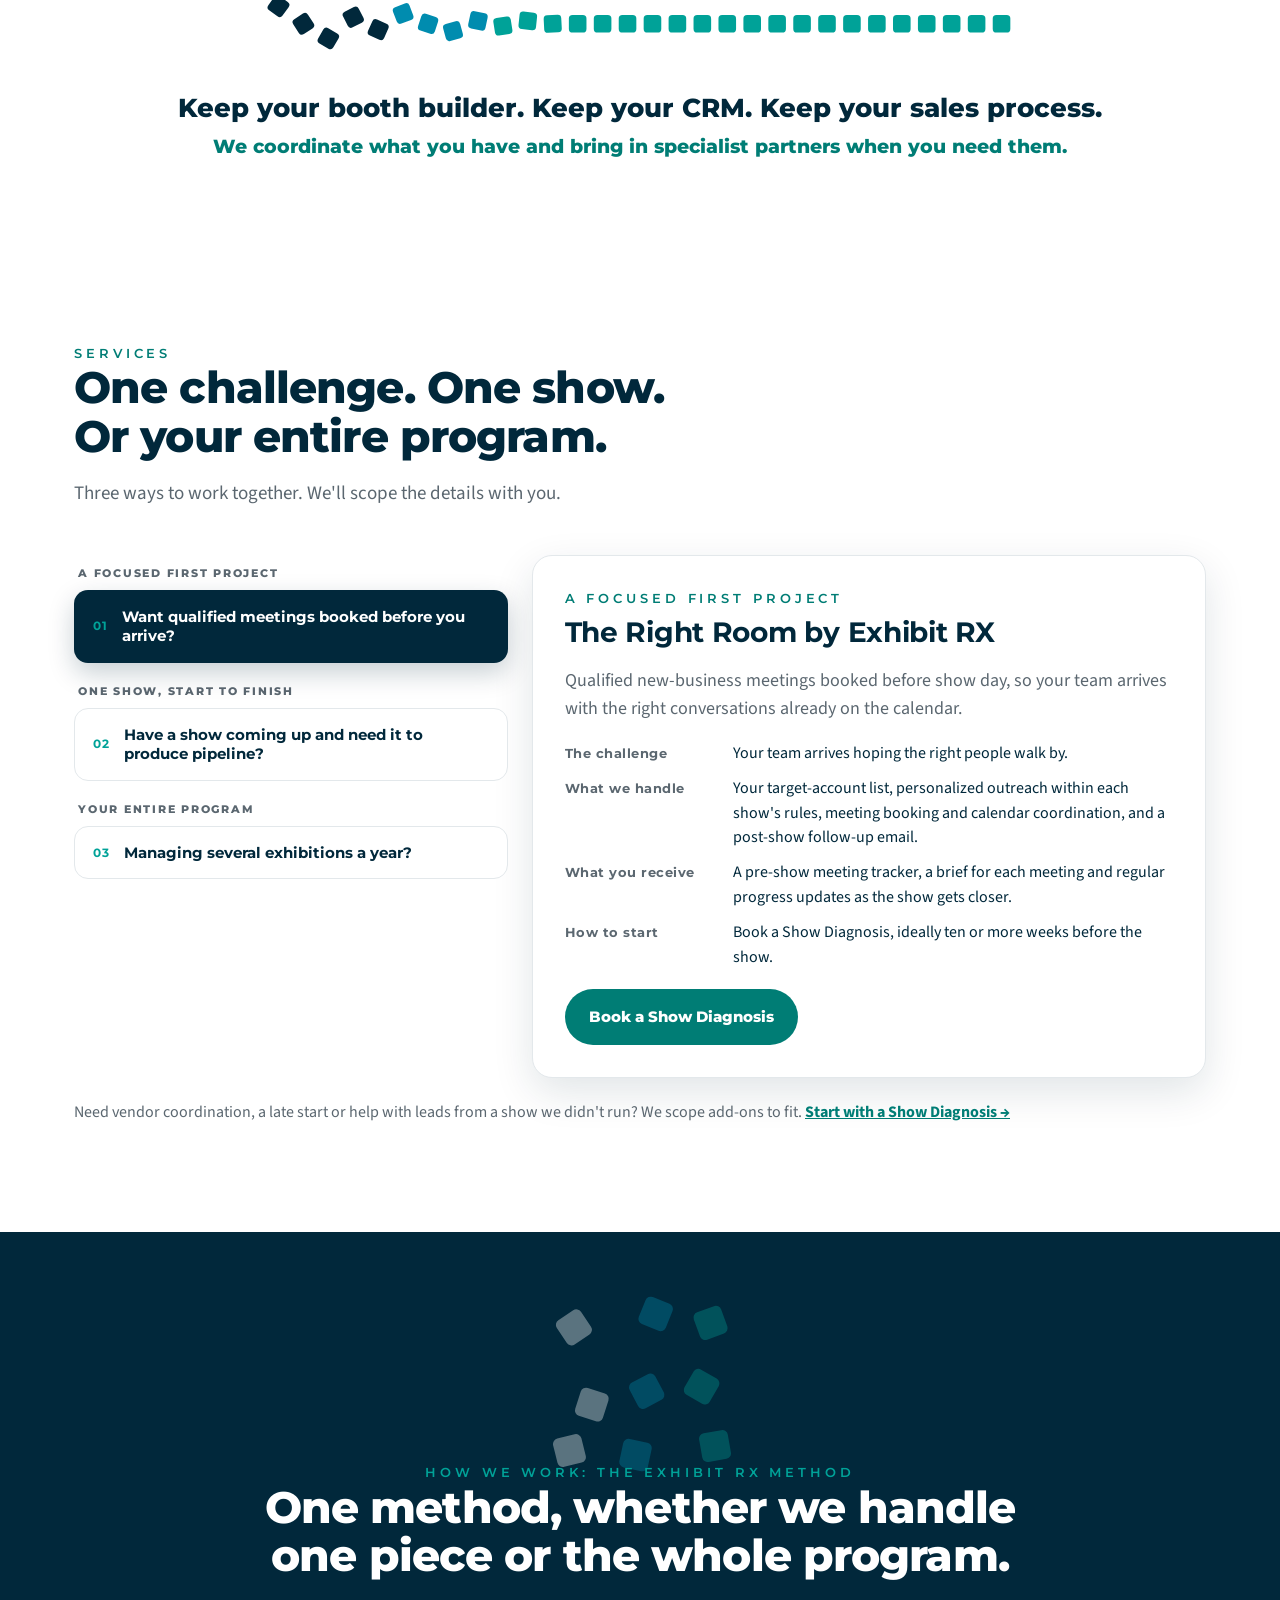
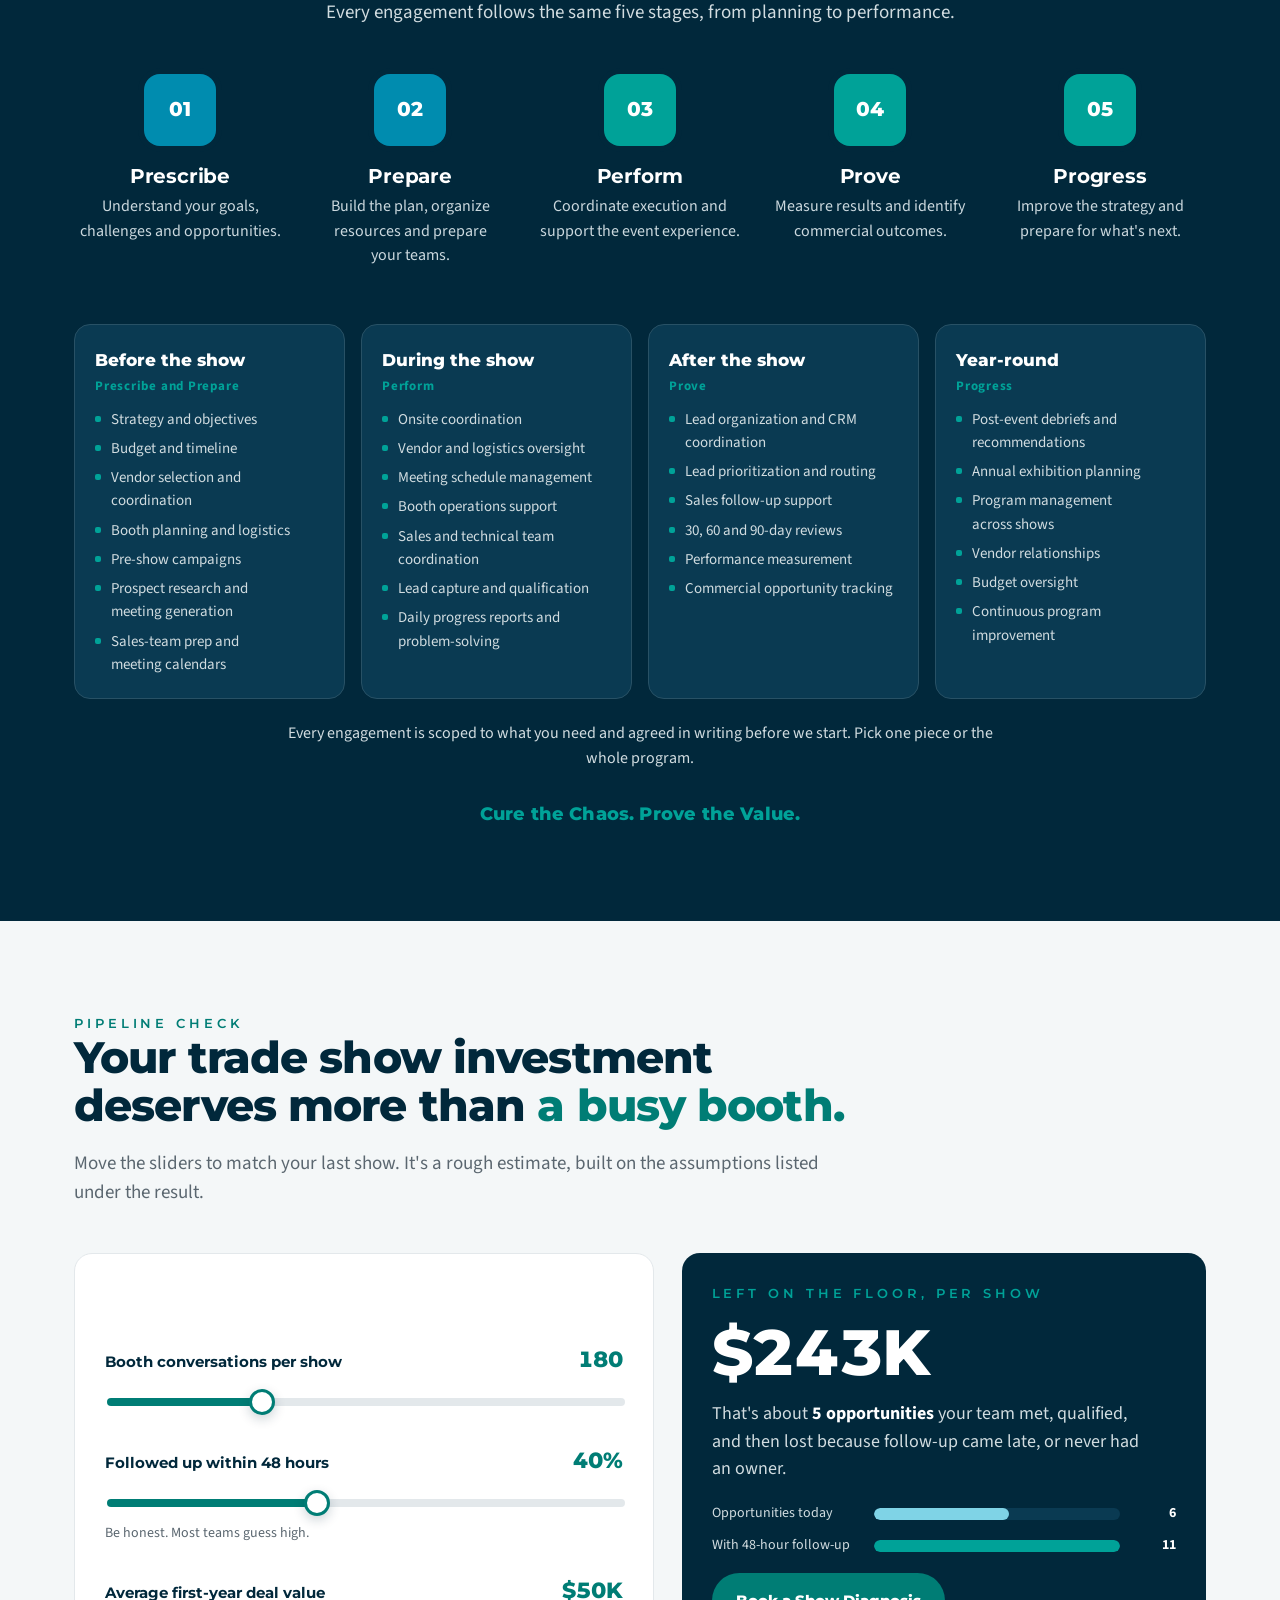
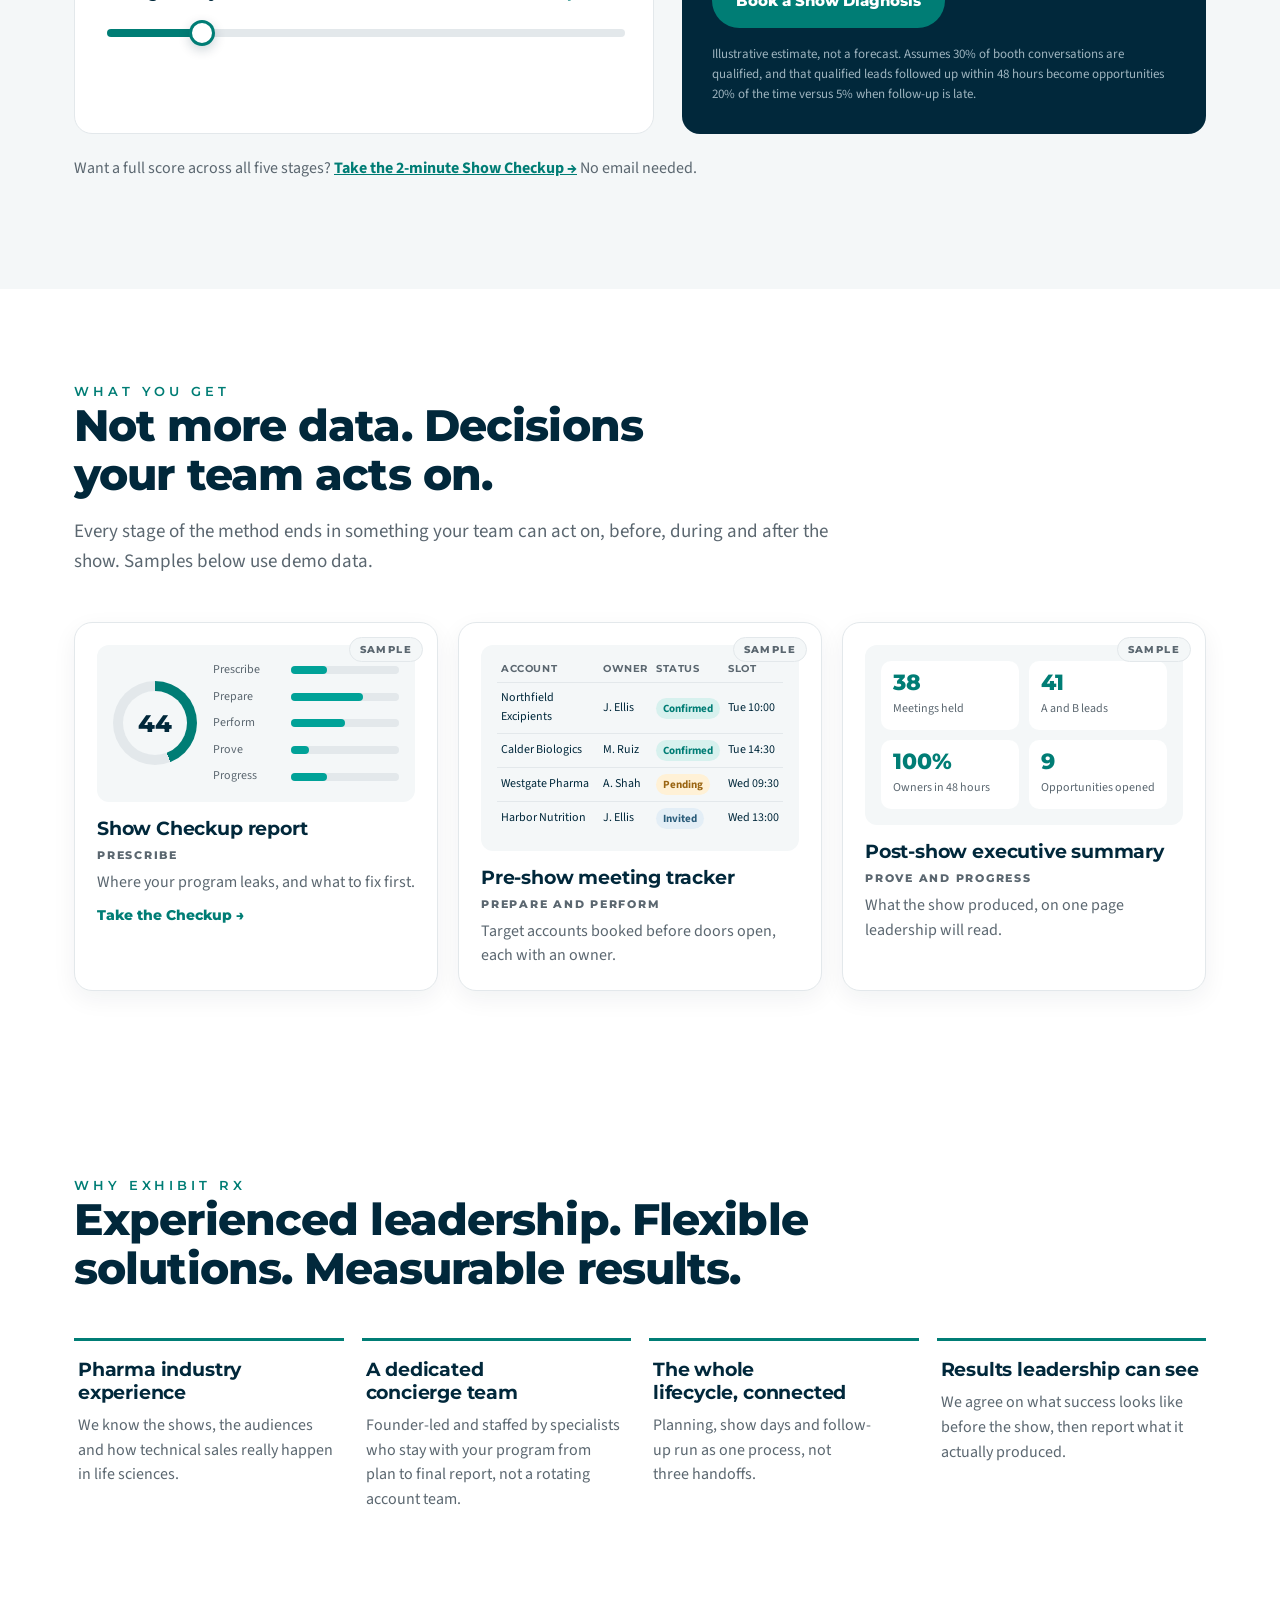
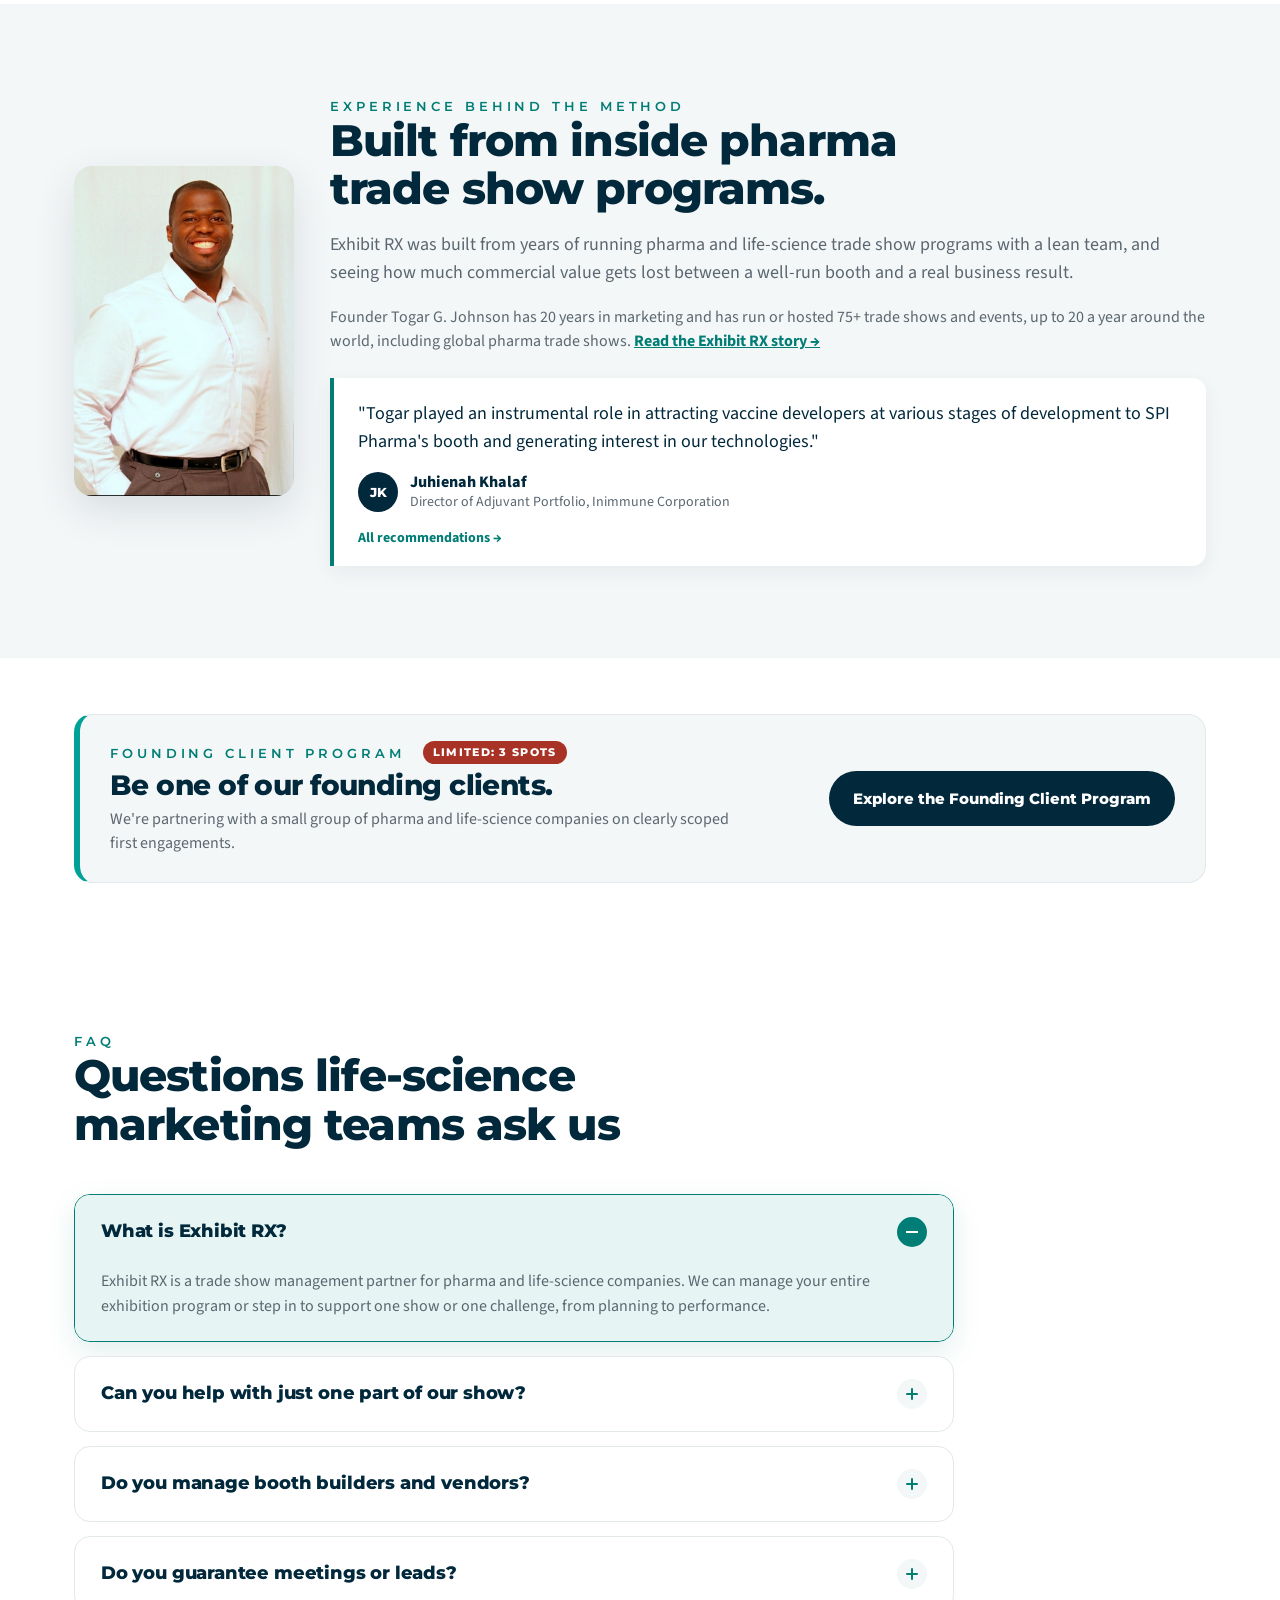
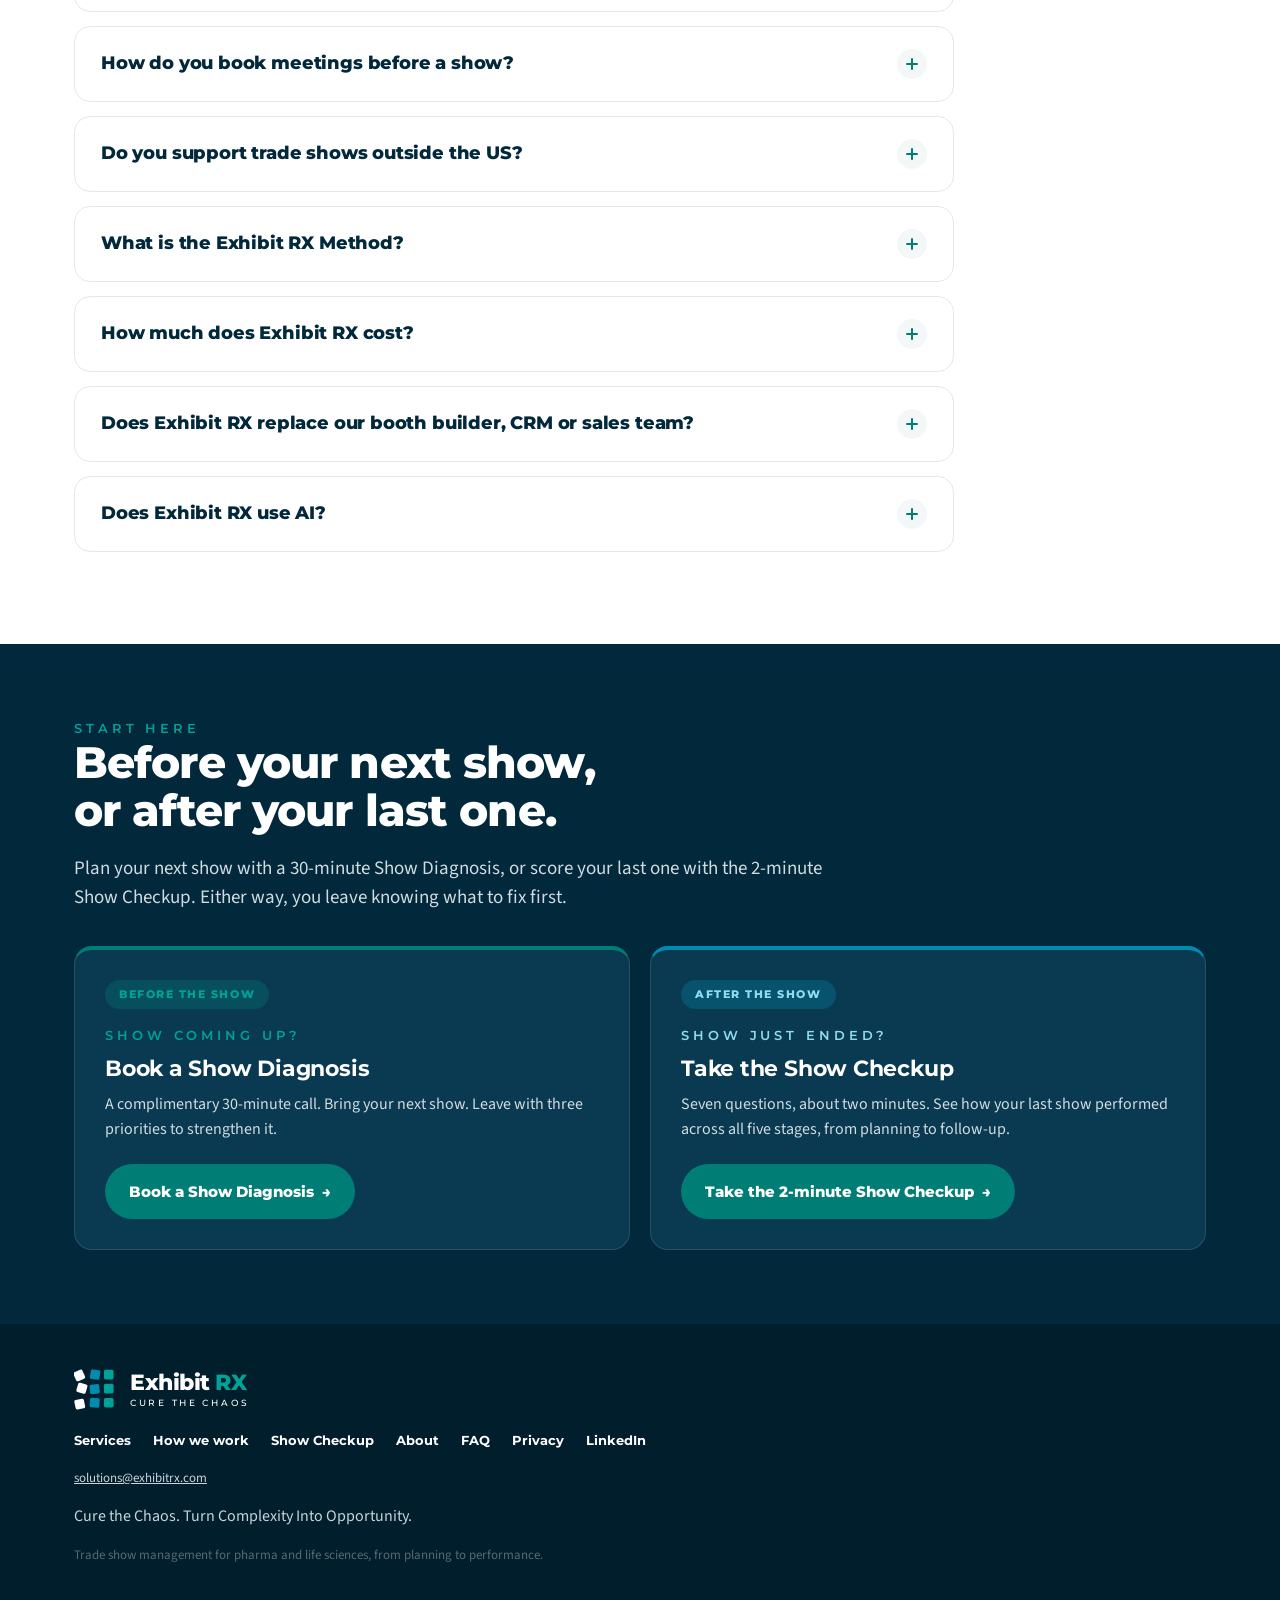
==== commit ad5b8adb: "Refine homepage copy: hero audience line, service deliverables, concierge team card; pulse founding-" ====
--- a/index.html
+++ b/index.html
@@ -59,7 +59,7 @@
     <div class="eyebrow">Trade show management for pharma and life sciences</div>
     <h1>Cure the Chaos. <span style="color:var(--teal)">Turn Complexity Into Opportunity.</span></h1>
     <p>From planning to performance, Exhibit RX makes trade shows easier to manage and more valuable to your business.</p>
-    <p class="hero-fit">For lean pharma, biotech, CDMO and life-science teams exhibiting several times a year.</p>
+    <p class="hero-fit">For pharma, biotech, CDMO and <span class="nowrap">life&#8209;science</span> teams exhibiting at several shows a year.</p>
     <div class="hero-actions">
       <a class="btn btn-primary" href="https://calendly.com/togarjohnson/exhibit-rx-discovery-call" target="_blank" rel="noopener">Book a Show Diagnosis</a>
       <a class="btn btn-outline" style="border-color:#fff;color:#fff" href="#solutions">Explore our services</a>
@@ -97,7 +97,7 @@
 
 <section class="section" id="solutions"><div class="wrap">
   <div class="head"><div class="eyebrow">Services</div><h2><span class="ln">One challenge. One show.</span> <span class="ln">Or your entire program.</span></h2><p>Three ways to work together. We'll scope the details with you.</p></div>
-  <div class="picker"><div class="pk-tabs" role="tablist" aria-label="Choose where you need help"><p class="pk-group">A focused first project</p><button type="button" class="pk-tab" role="tab" aria-selected="true" data-i="0"><span class="pk-num">01</span>Want qualified meetings booked before you arrive?</button><p class="pk-group">One show, start to finish</p><button type="button" class="pk-tab" role="tab" aria-selected="false" data-i="1"><span class="pk-num">02</span>Have a show coming up and need it to produce pipeline?</button><p class="pk-group">Your entire program</p><button type="button" class="pk-tab" role="tab" aria-selected="false" data-i="2"><span class="pk-num">03</span>Managing several exhibitions a year?</button></div><div class="pk-panels"><div class="pk-panel" role="tabpanel"><div class="eyebrow">A focused first project</div><h3>The Right Room by Exhibit RX</h3><p class="muted" style="font-size:18px">Qualified new-business meetings booked before show day, so your team arrives with the right conversations already on the calendar.</p><dl class="pk-dl"><dt>The challenge</dt><dd>Your team arrives hoping the right people walk by.</dd><dt>What we handle</dt><dd>Your target-account list, personalized outreach within each show's rules, meeting booking and calendar coordination, and a post-show follow-up email.</dd><dt>What you receive</dt><dd>A pre-show meeting tracker, a brief for each meeting and weekly progress updates.</dd><dt>How to start</dt><dd>Book a Show Diagnosis, ideally ten or more weeks before the show.</dd></dl><a class="btn btn-primary" href="https://calendly.com/togarjohnson/exhibit-rx-discovery-call" target="_blank" rel="noopener">Book a Show Diagnosis</a></div><div class="pk-panel" role="tabpanel" hidden><div class="eyebrow">One show, start to finish</div><h3>RX Show 360</h3><p class="muted" style="font-size:18px">One show, from planning through follow-up and reporting. We work as your show team, alongside your sales, technical and marketing people.</p><dl class="pk-dl"><dt>The challenge</dt><dd>A show is coming, your team is stretched, and leadership wants to know what it produced.</dd><dt>What we handle</dt><dd>Commercial goals and target accounts, the show plan, pre-show meeting booking, team prep, lead capture and scoring, routing to named owners, and follow-up support. Booth and vendor coordination as scoped.</dd><dt>What you receive</dt><dd>A pre-show meeting tracker, a show-day lead log, a post-show executive summary and 30, 60 and 90-day reports.</dd><dt>How to start</dt><dd>Book a Show Diagnosis. Show less than eight weeks out? We can run a compressed plan.</dd></dl><a class="btn btn-primary" href="https://calendly.com/togarjohnson/exhibit-rx-discovery-call" target="_blank" rel="noopener">Book a Show Diagnosis</a></div><div class="pk-panel" role="tabpanel" hidden><div class="eyebrow">Your entire program</div><h3>RX Continuum</h3><p class="muted" style="font-size:18px">Your show calendar run as one program, so every show gets better than the last.</p><dl class="pk-dl"><dt>The challenge</dt><dd>Every show is planned from scratch, and no one can compare one to the next.</dd><dt>What we handle</dt><dd>Quarterly reviews of your whole show program, setup that carries from show to show, annual planning and budgets, and the full RX Show 360 on every show.</dd><dt>What you receive</dt><dd>One plan across your calendar, quarterly portfolio reviews and results leadership can compare show to show.</dd><dt>Who it helps</dt><dd>Companies exhibiting at roughly 4 to 15 or more shows a year.</dd></dl><a class="btn btn-primary" href="https://calendly.com/togarjohnson/exhibit-rx-discovery-call" target="_blank" rel="noopener">Book a Show Diagnosis</a></div></div></div>
+  <div class="picker"><div class="pk-tabs" role="tablist" aria-label="Choose where you need help"><p class="pk-group">A focused first project</p><button type="button" class="pk-tab" role="tab" aria-selected="true" data-i="0"><span class="pk-num">01</span>Want qualified meetings booked before you arrive?</button><p class="pk-group">One show, start to finish</p><button type="button" class="pk-tab" role="tab" aria-selected="false" data-i="1"><span class="pk-num">02</span>Have a show coming up and need it to produce pipeline?</button><p class="pk-group">Your entire program</p><button type="button" class="pk-tab" role="tab" aria-selected="false" data-i="2"><span class="pk-num">03</span>Managing several exhibitions a year?</button></div><div class="pk-panels"><div class="pk-panel" role="tabpanel"><div class="eyebrow">A focused first project</div><h3>The Right Room by Exhibit RX</h3><p class="muted" style="font-size:18px">Qualified new-business meetings booked before show day, so your team arrives with the right conversations already on the calendar.</p><dl class="pk-dl"><dt>The challenge</dt><dd>Your team arrives hoping the right people walk by.</dd><dt>What we handle</dt><dd>Your target-account list, personalized outreach within each show's rules, meeting booking and calendar coordination, and a post-show follow-up email.</dd><dt>What you receive</dt><dd>A pre-show meeting tracker, a brief for each meeting and regular progress updates as the show gets closer.</dd><dt>How to start</dt><dd>Book a Show Diagnosis, ideally ten or more weeks before the show.</dd></dl><a class="btn btn-primary" href="https://calendly.com/togarjohnson/exhibit-rx-discovery-call" target="_blank" rel="noopener">Book a Show Diagnosis</a></div><div class="pk-panel" role="tabpanel" hidden><div class="eyebrow">One show, start to finish</div><h3>RX Show 360</h3><p class="muted" style="font-size:18px">One show, from planning through follow-up and reporting. We work as your show team, alongside your sales, technical and marketing people.</p><dl class="pk-dl"><dt>The challenge</dt><dd>A show is coming, your team is stretched, and leadership wants to know what it produced.</dd><dt>What we handle</dt><dd>Commercial goals and target accounts, the show plan, The Right Room meeting program, team prep, lead capture and scoring, routing to named owners, and follow-up support. Booth and vendor coordination as scoped.</dd><dt>What you receive</dt><dd>The full Right Room program, a show-day lead log, a post-show executive summary and 30, 60 and 90-day reports.</dd><dt>How to start</dt><dd>Book a Show Diagnosis. Show less than eight weeks out? We can run a compressed plan.</dd></dl><a class="btn btn-primary" href="https://calendly.com/togarjohnson/exhibit-rx-discovery-call" target="_blank" rel="noopener">Book a Show Diagnosis</a></div><div class="pk-panel" role="tabpanel" hidden><div class="eyebrow">Your entire program</div><h3>RX Continuum</h3><p class="muted" style="font-size:18px">Your show calendar run as one program, so every show gets better than the last.</p><dl class="pk-dl"><dt>The challenge</dt><dd>Every show is planned from scratch, and no one can compare one to the next.</dd><dt>What we handle</dt><dd>Quarterly reviews of your whole show program, setup that carries from show to show, annual planning and budgets, and The Right Room plus RX Show 360 on every show.</dd><dt>What you receive</dt><dd>One plan across your calendar, quarterly portfolio reviews and results leadership can compare show to show.</dd><dt>Who it helps</dt><dd>Companies exhibiting at 4 or more major shows a year.</dd></dl><a class="btn btn-primary" href="https://calendly.com/togarjohnson/exhibit-rx-discovery-call" target="_blank" rel="noopener">Book a Show Diagnosis</a></div></div></div>
   <p class="muted" style="margin-top:22px">Need vendor coordination, a late start or help with leads from a show we didn't run? We scope add-ons to fit. <a href="https://calendly.com/togarjohnson/exhibit-rx-discovery-call" target="_blank" rel="noopener" style="color:var(--teal2);font-weight:700">Start with a Show Diagnosis &rarr;</a></p>
 </div></section>
 
@@ -208,9 +208,9 @@
   <div class="head"><div class="eyebrow">Why Exhibit RX</div><h2>Experienced leadership. Flexible solutions. Measurable results.</h2></div>
   <div class="whygrid why4">
     <div><h3>Pharma industry experience</h3><p>We know the shows, the audiences and how technical sales really happen in life sciences.</p></div>
-    <div><h3>Senior, personal attention</h3><p>You work directly with the founder, not a rotating account team.</p></div>
+    <div><h3>A dedicated concierge team</h3><p>Founder-led and staffed by specialists who stay with your program from plan to final report, not a rotating account team.</p></div>
     <div><h3>The whole lifecycle, connected</h3><p>Planning, show days and follow-up run as one process, not three handoffs.</p></div>
-    <div><h3>Results you can measure</h3><p>Every engagement starts with agreed measures of success, so you can see what the show produced.</p></div>
+    <div><h3>Results leadership can see</h3><p>We agree on what success looks like before the show, then report what it actually produced.</p></div>
   </div>
 </div></section>
 
@@ -474,7 +474,7 @@
           page:location.href
         })
       }).then(function(r){return r.json().then(function(j){if(!r.ok||String(j.success)==='false')throw new Error(j.message||'failed');return j})})
-      .then(function(){form.hidden=true;form.parentNode.querySelector('.mini-done').hidden=false;if(window.va)window.va('event',{name:src})})
+      .then(function(){form.hidden=true;form.parentNode.querySelector('.mini-done').hidden=false;if(window.va)window.va('event',{name:src});if(typeof gtag==='function')gtag('event','generate_lead',{form_name:src})})
       .catch(function(){status.innerHTML='That didn\'t go through. Please email <a href="mailto:solutions@exhibitrx.com" style="color:inherit;font-weight:700">solutions@exhibitrx.com</a> and we\'ll take it from there.'});
     });
   });
--- a/css/styles.css
+++ b/css/styles.css
@@ -549,8 +549,11 @@
 @media (prefers-reduced-motion: reduce){.qrot-slide,.qrot-slide.is-on{transition:none}}
 /* Founding Client urgency: red badge on the home page band, red "Limited spots available." on the program page */
 .founding-band{--brick:#A93226}
-.urg-badge{display:inline-block;margin-left:10px;padding:3px 10px;border-radius:99px;background:var(--brick);color:#fff;font-size:11px;font-weight:800;letter-spacing:.12em;vertical-align:2px;white-space:nowrap}
+.urg-badge{display:inline-block;animation:urg-pulse 2.4s ease-in-out infinite;transform-origin:center;margin-left:10px;padding:3px 10px;border-radius:99px;background:var(--brick);color:#fff;font-size:11px;font-weight:800;letter-spacing:.12em;vertical-align:2px;white-space:nowrap}
 .fc-hero .urg-inline{color:#FF6B5E}
+@keyframes urg-pulse{0%,100%{transform:scale(1);box-shadow:0 0 0 0 rgba(169,50,38,.55)}50%{transform:scale(1.06);box-shadow:0 0 0 8px rgba(169,50,38,0)}}
+@media (prefers-reduced-motion:reduce){.urg-badge{animation:none}}
+.nowrap{white-space:nowrap}
 
 /* Nav "Book a Show Diagnosis" pill: even padding and white text on hover on every page
    (the plain nav-link rules were stripping its side padding and turning its text green on green) */
